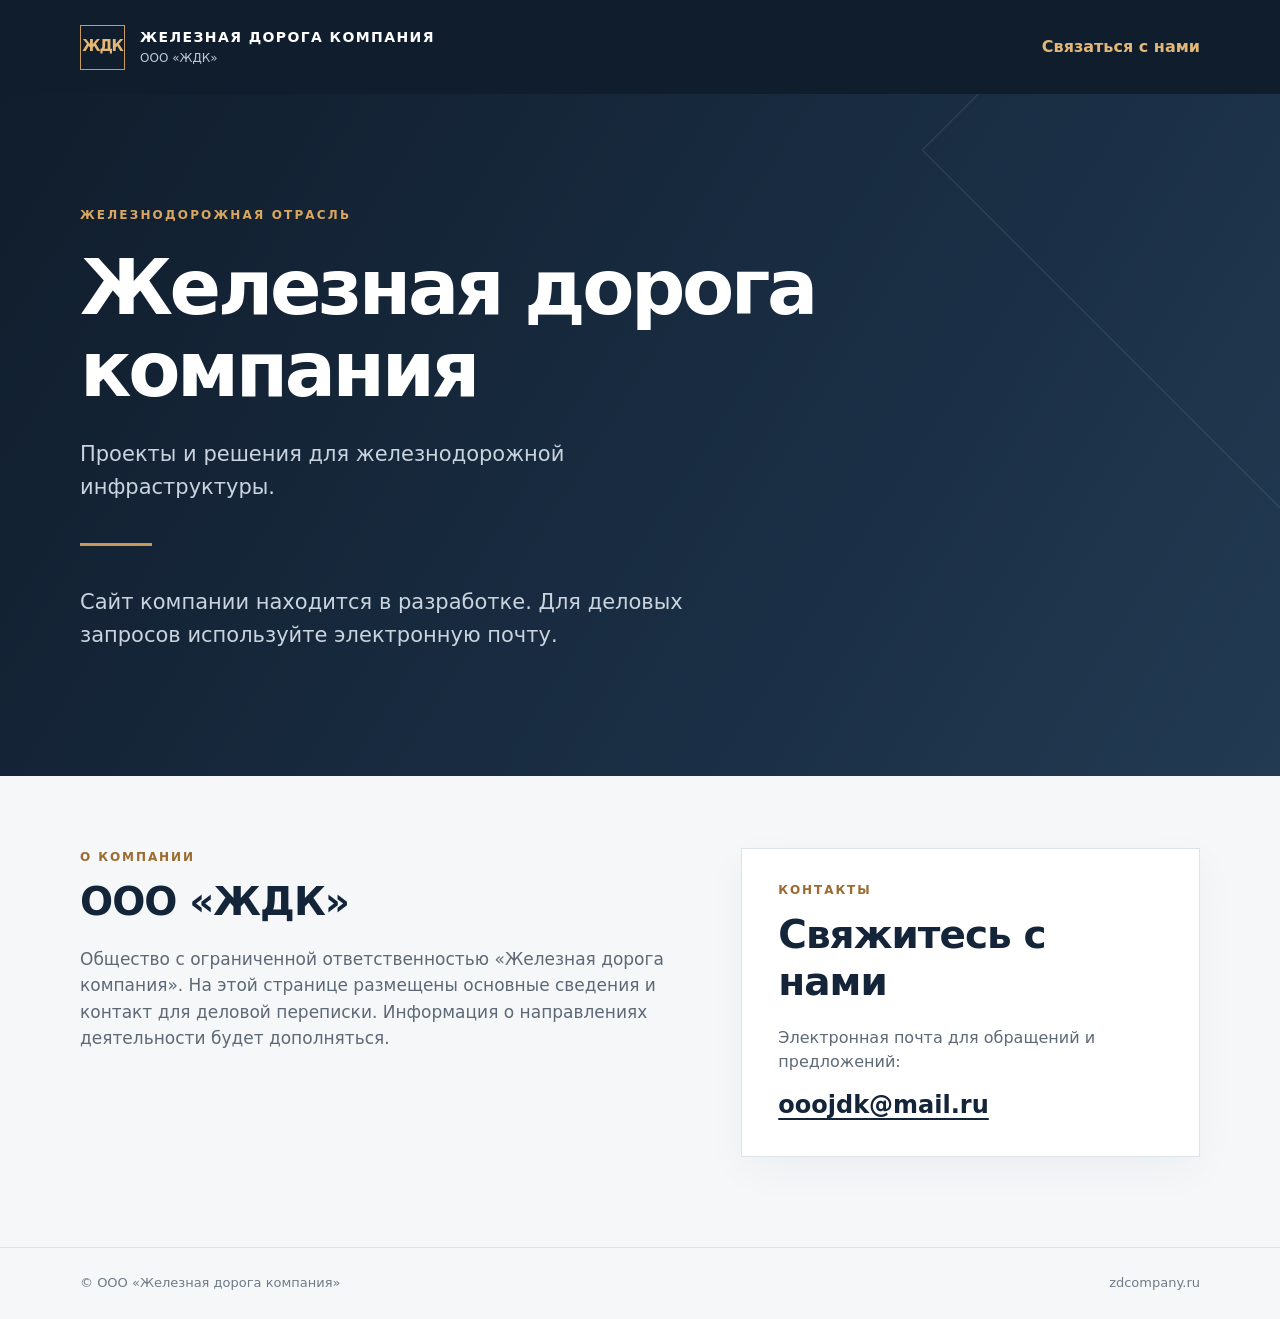
==== index.html @ af640d57 "Initial responsive business card site for ZD Company" ====
<!doctype html>
<html lang="ru">
<head>
  <meta charset="utf-8">
  <meta name="viewport" content="width=device-width, initial-scale=1">
  <meta name="theme-color" content="#101d2c">
  <meta name="description" content="ООО «Железная дорога компания» — деловые контакты и информация о компании.">
  <title>Железная дорога компания — ЖДК</title>
  <style>
    :root { color-scheme: light; --ink:#14253a; --muted:#5d6976; --line:#dce3e9; --accent:#b57d35; --bg:#f5f7f9; }
    * {box-sizing:border-box}
    html {scroll-behavior:smooth}
    body {margin:0; font-family:system-ui,-apple-system,"Segoe UI",Arial,sans-serif; color:var(--ink); background:var(--bg); line-height:1.55}
    a {color:inherit}
    .wrap {width:min(1120px,calc(100% - 48px));margin:auto}
    header {background:#101d2c;color:#fff}
    .top {display:flex;justify-content:space-between;align-items:center;min-height:94px;gap:24px}
    .brand {display:flex;align-items:center;gap:15px;text-decoration:none}
    .mark {display:grid;place-items:center;width:45px;height:45px;border:1.5px solid #c89a5b;color:#e2b777;letter-spacing:-.08em;font-size:15px;font-weight:800}
    .brand b {display:block;letter-spacing:.1em;font-size:14px}
    .brand small {display:block;color:#bdc9d6;font-size:12px}
    .contact-top {color:#e2b777;text-decoration:none;font-weight:600}
    .hero {background:linear-gradient(122deg,#101d2c 0%,#1b3047 69%,#223b52 100%);color:#fff;position:relative;overflow:hidden}
    .hero:after {content:"";position:absolute;width:560px;height:560px;border:1px solid rgba(255,255,255,.11);transform:rotate(45deg);right:-320px;top:-225px;pointer-events:none}
    .hero-inner {padding:112px 0 125px;position:relative;z-index:1}
    .eyebrow {color:#d9a75e;letter-spacing:.18em;text-transform:uppercase;font-weight:700;font-size:12px}
    h1 {max-width:880px;font-size:clamp(38px,6.2vw,76px);line-height:1.09;letter-spacing:-.045em;margin:22px 0 26px;font-weight:650}
    .lead {max-width:670px;font-size:clamp(17px,2vw,21px);color:#cad4df;margin:0}
    .rule {height:3px;width:72px;background:#c6995b;margin:40px 0}
    main {padding:72px 0 90px}
    .section-label {text-transform:uppercase;color:#9b6b2f;font-size:12px;letter-spacing:.16em;font-weight:750}
    h2 {font-size:clamp(26px,3.4vw,39px);letter-spacing:-.025em;line-height:1.2;font-weight:650;margin:12px 0 20px}
    .grid {display:grid;grid-template-columns:1.35fr 1fr;gap:42px}
    .copy {max-width:690px;color:var(--muted);font-size:17px}
    .contact-card {background:#fff;border:1px solid var(--line);padding:32px 36px;box-shadow:0 12px 40px rgba(24,42,60,.04)}
    .contact-card p {color:var(--muted);margin:6px 0 12px}
    .email {font-weight:700;font-size:clamp(18px,2vw,24px);text-underline-offset:5px;overflow-wrap:anywhere}
    footer {border-top:1px solid var(--line);padding:25px 0;color:#6e7b88;font-size:13px}
    footer .wrap {display:flex;justify-content:space-between;gap:16px}
    @media(max-width:760px) {.top{min-height:84px}.contact-top{display:none}.hero-inner{padding:82px 0 90px}.grid{grid-template-columns:1fr;gap:26px}main{padding:56px 0 65px}.contact-card{padding:25px}footer .wrap{flex-direction:column;gap:4px}}
    @media(prefers-reduced-motion:reduce) {html{scroll-behavior:auto}}
  </style>
</head>
<body>
  <header>
    <div class="wrap top">
      <a class="brand" href="/" aria-label="Железная дорога компания — главная">
        <span class="mark" aria-hidden="true">ЖДК</span>
        <span><b>ЖЕЛЕЗНАЯ ДОРОГА КОМПАНИЯ</b><small>ООО «ЖДК»</small></span>
      </a>
      <a class="contact-top" href="mailto:ooojdk@mail.ru">Связаться с нами</a>
    </div>
  </header>
  <section class="hero" aria-labelledby="main-title">
    <div class="wrap hero-inner">
      <div class="eyebrow">Железнодорожная отрасль</div>
      <h1 id="main-title">Железная дорога компания</h1>
      <p class="lead">Проекты и решения для железнодорожной инфраструктуры.</p>
      <div class="rule" aria-hidden="true"></div>
      <p class="lead">Сайт компании находится в разработке. Для деловых запросов используйте электронную почту.</p>
    </div>
  </section>
  <main class="wrap">
    <div class="grid">
      <section aria-labelledby="about">
        <div class="section-label">О компании</div>
        <h2 id="about">ООО «ЖДК»</h2>
        <p class="copy">Общество с ограниченной ответственностью «Железная дорога компания». На этой странице размещены основные сведения и контакт для деловой переписки. Информация о направлениях деятельности будет дополняться.</p>
      </section>
      <section class="contact-card" aria-labelledby="contacts">
        <div class="section-label">Контакты</div>
        <h2 id="contacts">Свяжитесь с нами</h2>
        <p>Электронная почта для обращений и предложений:</p>
        <a class="email" href="mailto:ooojdk@mail.ru">ooojdk@mail.ru</a>
      </section>
    </div>
  </main>
  <footer><div class="wrap"><span>© ООО «Железная дорога компания»</span><span>zdcompany.ru</span></div></footer>
</body>
</html>
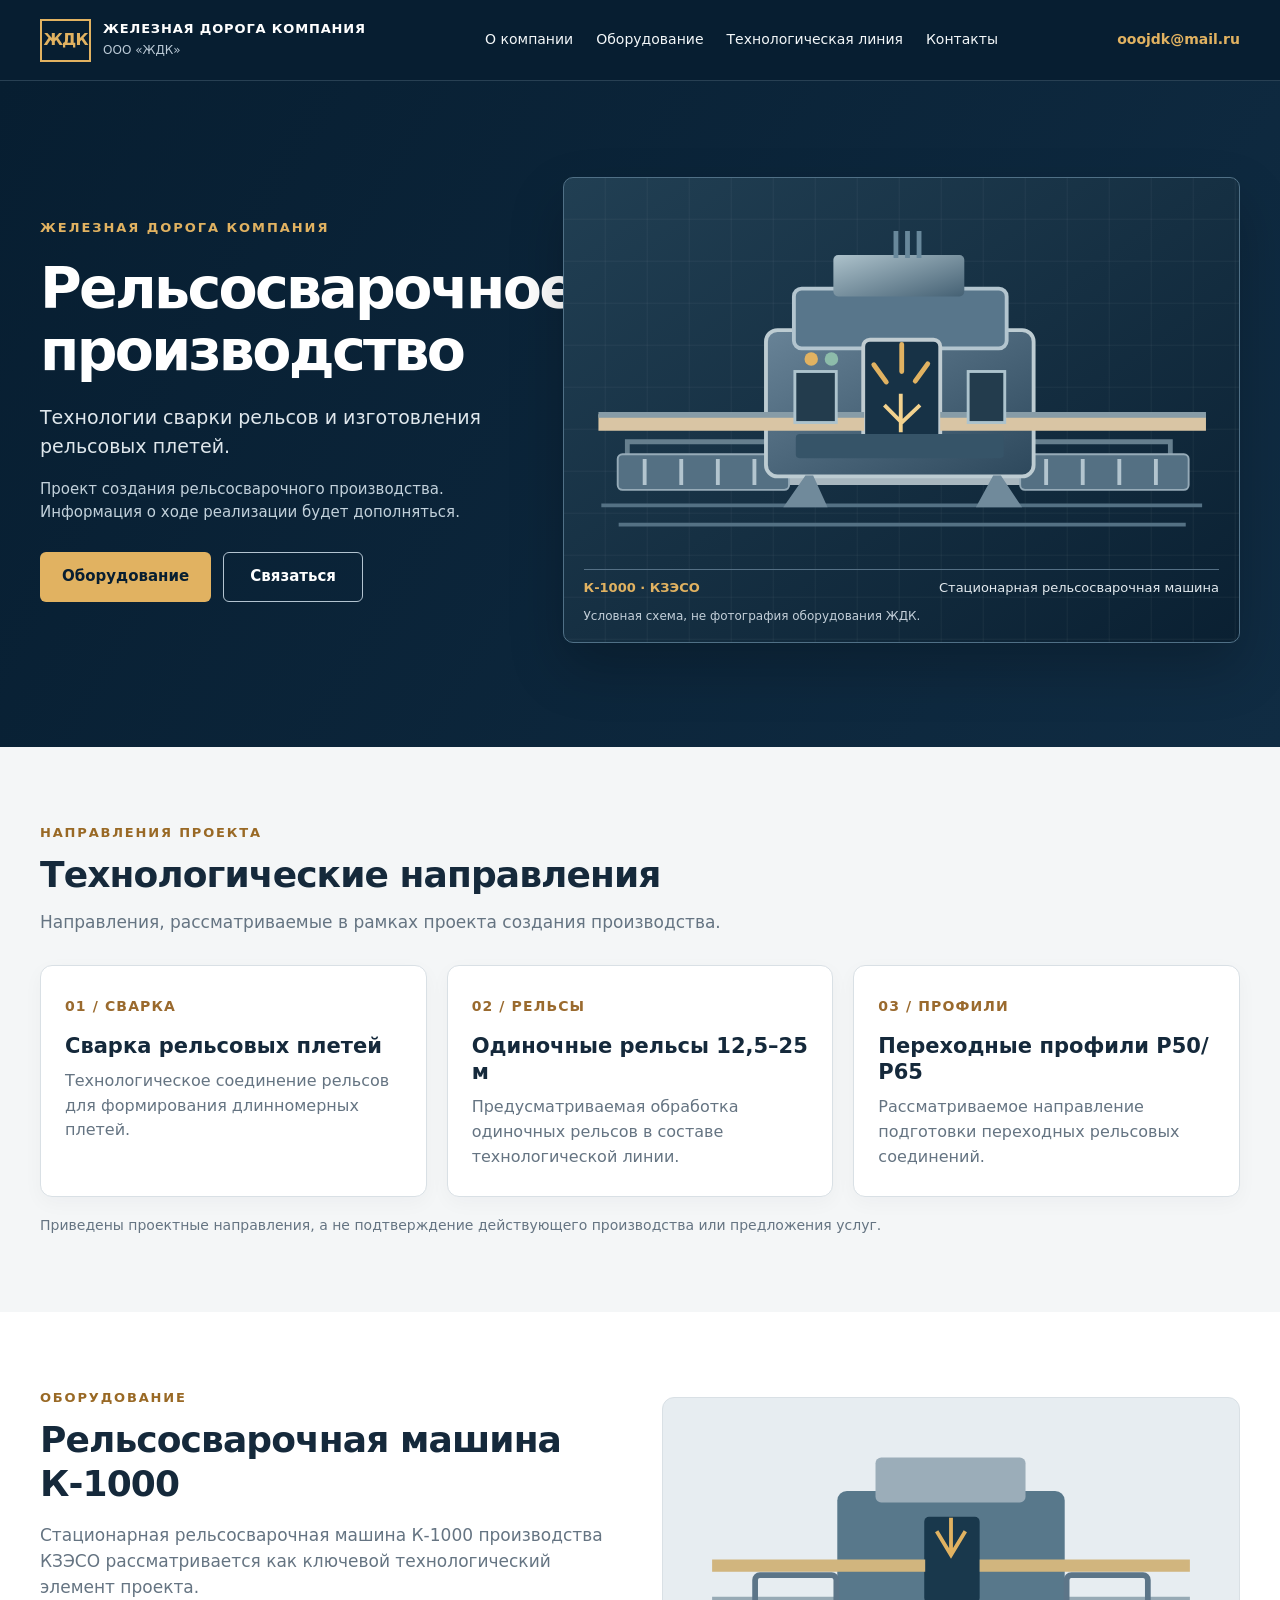
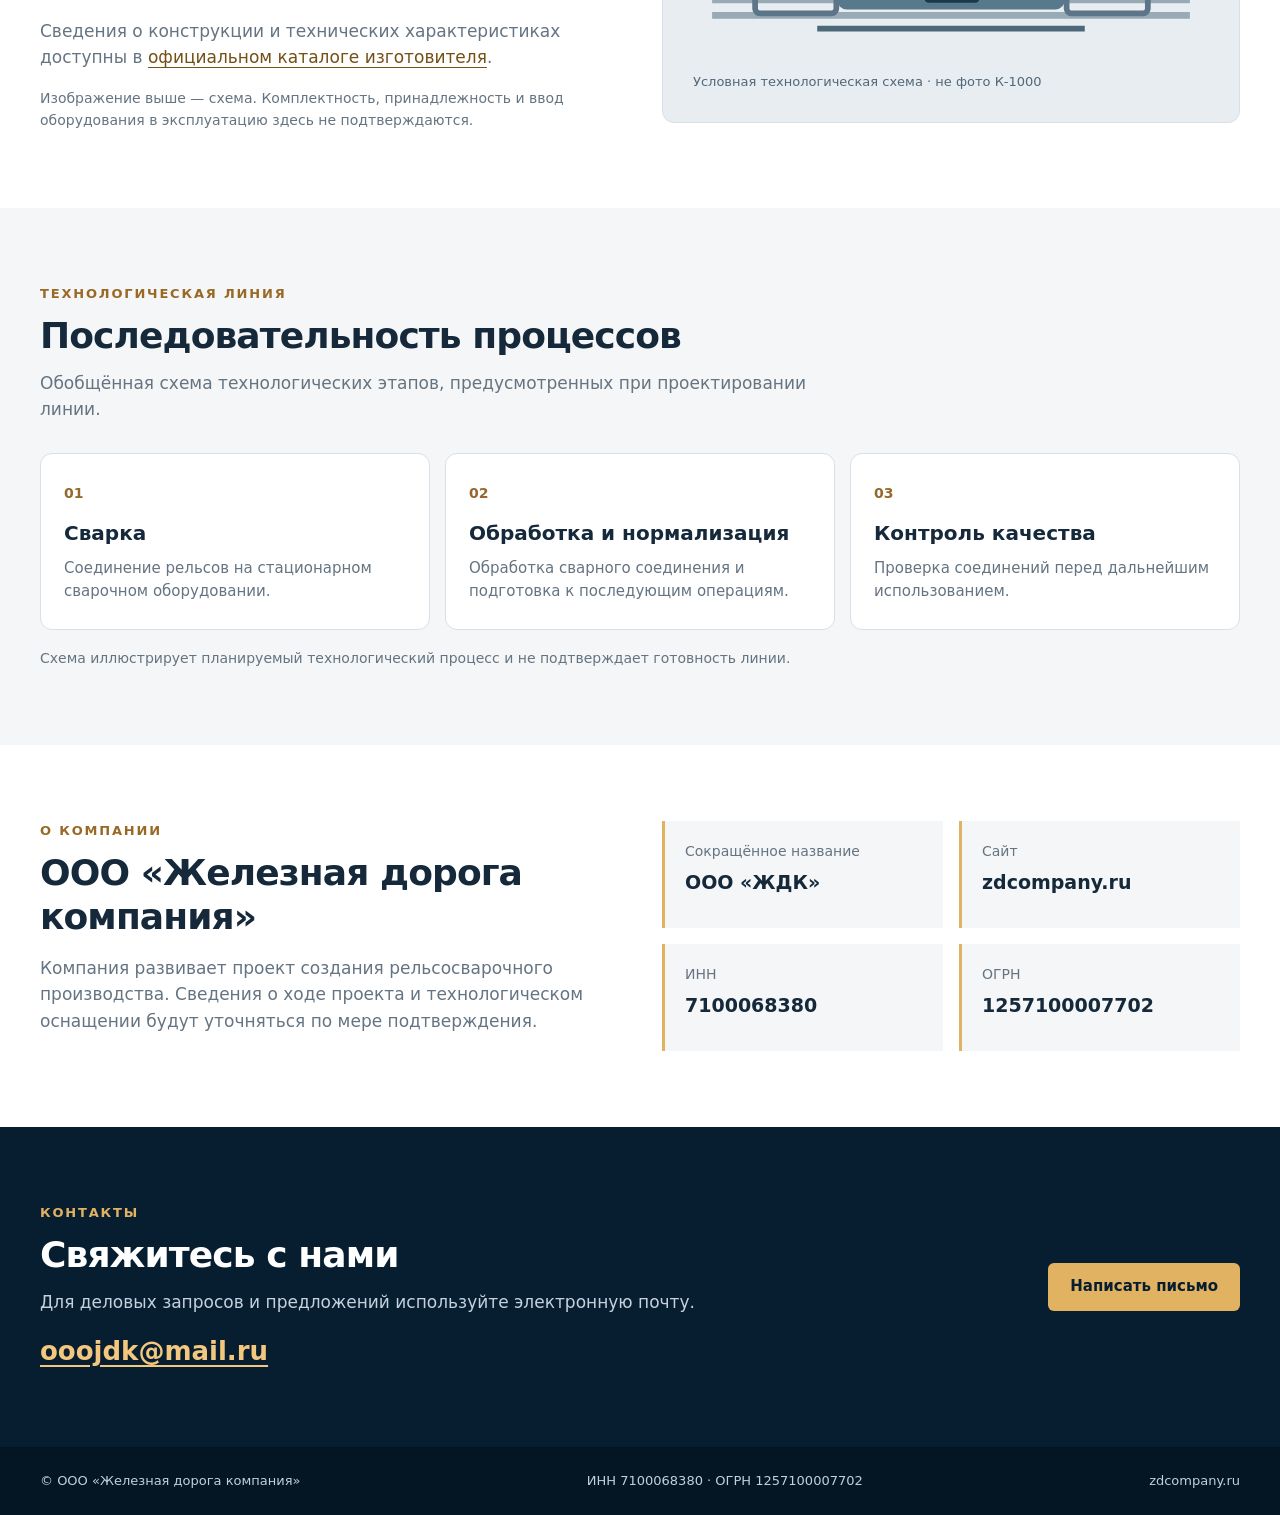
==== commit 918fe00f: "Implement approved ZDK engineering-precision landing page for contract 405" ====
--- a/index.html
+++ b/index.html
@@ -1,80 +1,64 @@
 <!doctype html>
 <html lang="ru">
 <head>
-  <meta charset="utf-8">
-  <meta name="viewport" content="width=device-width, initial-scale=1">
-  <meta name="theme-color" content="#101d2c">
-  <meta name="description" content="ООО «Железная дорога компания» — деловые контакты и информация о компании.">
-  <title>Железная дорога компания — ЖДК</title>
-  <style>
-    :root { color-scheme: light; --ink:#14253a; --muted:#5d6976; --line:#dce3e9; --accent:#b57d35; --bg:#f5f7f9; }
-    * {box-sizing:border-box}
-    html {scroll-behavior:smooth}
-    body {margin:0; font-family:system-ui,-apple-system,"Segoe UI",Arial,sans-serif; color:var(--ink); background:var(--bg); line-height:1.55}
-    a {color:inherit}
-    .wrap {width:min(1120px,calc(100% - 48px));margin:auto}
-    header {background:#101d2c;color:#fff}
-    .top {display:flex;justify-content:space-between;align-items:center;min-height:94px;gap:24px}
-    .brand {display:flex;align-items:center;gap:15px;text-decoration:none}
-    .mark {display:grid;place-items:center;width:45px;height:45px;border:1.5px solid #c89a5b;color:#e2b777;letter-spacing:-.08em;font-size:15px;font-weight:800}
-    .brand b {display:block;letter-spacing:.1em;font-size:14px}
-    .brand small {display:block;color:#bdc9d6;font-size:12px}
-    .contact-top {color:#e2b777;text-decoration:none;font-weight:600}
-    .hero {background:linear-gradient(122deg,#101d2c 0%,#1b3047 69%,#223b52 100%);color:#fff;position:relative;overflow:hidden}
-    .hero:after {content:"";position:absolute;width:560px;height:560px;border:1px solid rgba(255,255,255,.11);transform:rotate(45deg);right:-320px;top:-225px;pointer-events:none}
-    .hero-inner {padding:112px 0 125px;position:relative;z-index:1}
-    .eyebrow {color:#d9a75e;letter-spacing:.18em;text-transform:uppercase;font-weight:700;font-size:12px}
-    h1 {max-width:880px;font-size:clamp(38px,6.2vw,76px);line-height:1.09;letter-spacing:-.045em;margin:22px 0 26px;font-weight:650}
-    .lead {max-width:670px;font-size:clamp(17px,2vw,21px);color:#cad4df;margin:0}
-    .rule {height:3px;width:72px;background:#c6995b;margin:40px 0}
-    main {padding:72px 0 90px}
-    .section-label {text-transform:uppercase;color:#9b6b2f;font-size:12px;letter-spacing:.16em;font-weight:750}
-    h2 {font-size:clamp(26px,3.4vw,39px);letter-spacing:-.025em;line-height:1.2;font-weight:650;margin:12px 0 20px}
-    .grid {display:grid;grid-template-columns:1.35fr 1fr;gap:42px}
-    .copy {max-width:690px;color:var(--muted);font-size:17px}
-    .contact-card {background:#fff;border:1px solid var(--line);padding:32px 36px;box-shadow:0 12px 40px rgba(24,42,60,.04)}
-    .contact-card p {color:var(--muted);margin:6px 0 12px}
-    .email {font-weight:700;font-size:clamp(18px,2vw,24px);text-underline-offset:5px;overflow-wrap:anywhere}
-    footer {border-top:1px solid var(--line);padding:25px 0;color:#6e7b88;font-size:13px}
-    footer .wrap {display:flex;justify-content:space-between;gap:16px}
-    @media(max-width:760px) {.top{min-height:84px}.contact-top{display:none}.hero-inner{padding:82px 0 90px}.grid{grid-template-columns:1fr;gap:26px}main{padding:56px 0 65px}.contact-card{padding:25px}footer .wrap{flex-direction:column;gap:4px}}
-    @media(prefers-reduced-motion:reduce) {html{scroll-behavior:auto}}
-  </style>
+<meta charset="utf-8">
+<meta name="viewport" content="width=device-width,initial-scale=1">
+<meta name="theme-color" content="#071E31">
+<meta name="description" content="ООО «Железная дорога компания» — проект создания рельсосварочного производства. Оборудование, технологическая линия, деловые контакты.">
+<title>ЖДК — проект рельсосварочного производства</title>
+<style>
+:root{color-scheme:light;--navy:#071E31;--navy2:#102C43;--paper:#F4F6F7;--white:#fff;--gold:#E1B261;--ink:#15293B;--muted:#657482;--line:#D9E0E5}
+*,*::before,*::after{box-sizing:border-box}html{scroll-behavior:smooth;scroll-padding-top:85px}body{margin:0;min-width:0;color:var(--ink);font:17px/1.55 system-ui,-apple-system,"Segoe UI",Arial,sans-serif;background:var(--paper)}a{color:inherit}button{font:inherit}img,svg{max-width:100%}.wrap{width:min(1200px,calc(100% - 64px));margin-inline:auto}.skip{position:absolute;left:10px;top:-80px;background:var(--gold);color:var(--navy);padding:10px;z-index:20}.skip:focus{top:10px}:focus-visible{outline:3px solid var(--gold);outline-offset:4px}
+.site-header{position:relative;z-index:10;background:var(--navy);color:#fff;border-bottom:1px solid #284053}.header-row{min-height:80px;display:flex;align-items:center;justify-content:space-between;gap:20px}.brand{display:flex;align-items:center;gap:12px;flex-shrink:0;text-decoration:none}.brand-mark{display:grid;place-items:center;border:2px solid var(--gold);width:51px;height:43px;color:var(--gold);font-size:16px;font-weight:800;letter-spacing:-.06em}.brand-title{display:block;font-size:13px;font-weight:760;letter-spacing:.065em;line-height:1.2}.brand-caption{display:block;margin-top:4px;font-size:12px;color:#BAC9D5}.nav-links{display:flex;align-items:center;gap:23px}.nav-links a{text-decoration:none;font-size:14px;white-space:nowrap;color:#F3F7F9}.nav-links a:hover,.header-email:hover{color:var(--gold)}.header-email{font-size:14px;text-decoration:none;color:var(--gold);white-space:nowrap;font-weight:700}.menu-toggle{display:none;border:1px solid #68798A;border-radius:8px;background:transparent;color:#fff;width:46px;height:46px;align-items:center;justify-content:center;cursor:pointer}
+.hero{background:linear-gradient(120deg,#071E31 0%,#102C43 100%);color:#fff;overflow:hidden}.hero-grid{display:grid;grid-template-columns:minmax(0,42fr) minmax(0,58fr);align-items:center;gap:32px;padding-block:96px 104px;min-height:580px}.eyebrow{font-size:13px;color:var(--gold);letter-spacing:.15em;text-transform:uppercase;font-weight:800}.hero h1{font-weight:760;font-size:clamp(44px,4.45vw,64px);line-height:1.08;letter-spacing:-.047em;margin:20px 0 22px;max-width:630px}.hero-lead{color:#DFE7EC;font-size:19px;max-width:480px;margin:0 0 16px}.hero-note{font-size:15px;color:#C2D1DB;max-width:490px;margin:0 0 28px}.actions{display:flex;flex-wrap:wrap;gap:12px}.button{display:inline-flex;align-items:center;justify-content:center;min-height:48px;min-width:140px;border-radius:6px;padding:12px 22px;text-decoration:none;font-size:15px;font-weight:740;transition:background-color .2s,color .2s}.button-primary{background:var(--gold);color:var(--navy)}.button-primary:hover{background:#F3C881}.button-outline{border:1px solid #B3C4D1;color:#fff}.button-outline:hover{background:#27445B}
+.machine-panel{position:relative;min-width:0;border:1px solid #507086;background:linear-gradient(145deg,#213F53,#0A2032);padding:25px 20px 16px;border-radius:10px;box-shadow:0 25px 54px rgba(0,0,0,.21)}.machine-panel::before{content:"";position:absolute;inset:0;background:linear-gradient(90deg,transparent 96%,rgba(255,255,255,.03) 97%),linear-gradient(transparent 96%,rgba(255,255,255,.03) 97%);background-size:42px 42px;pointer-events:none}.machine-svg{display:block;width:100%;height:auto;position:relative}.machine-label{position:relative;display:flex;justify-content:space-between;gap:14px;padding-top:8px;border-top:1px solid #557085;font-size:13px;color:#E3EAEF}.machine-label strong{color:var(--gold)}.machine-disclaimer{position:relative;margin:9px 0 0;font-size:12px;color:#C3CFD9}
+.section{padding-block:76px}.section-head{max-width:770px;margin-bottom:30px}.kicker{display:block;font-size:13px;text-transform:uppercase;letter-spacing:.14em;font-weight:800;color:#996925}.section h2{font-size:clamp(28px,3vw,36px);line-height:1.2;letter-spacing:-.025em;margin:10px 0 13px}.section-head p{margin:0;color:var(--muted)}.card-grid{display:grid;grid-template-columns:repeat(3,minmax(0,1fr));gap:20px}.card{background:#fff;border:1px solid var(--line);border-radius:12px;padding:26px 24px;min-width:0;box-shadow:0 6px 20px rgba(7,30,49,.035)}.card-index{font-size:14px;color:#9A6A2E;font-weight:800;letter-spacing:.08em}.card h3{font-size:21px;line-height:1.25;margin:14px 0 10px}.card p{margin:0;color:var(--muted);font-size:16px}.disclaimer{margin:18px 0 0;color:var(--muted);font-size:14px}
+.equipment{background:#fff}.equipment-grid{display:grid;grid-template-columns:1fr 1fr;gap:44px;align-items:center}.equipment-copy p{color:var(--muted)}.equipment-copy a{color:#735014;text-underline-offset:4px}.equipment-visual{background:#E7EDF1;border-radius:12px;padding:30px;border:1px solid var(--line)}.equipment-visual .machine-svg{color:#294A60}
+.process{background:var(--paper)}.process-grid{display:grid;grid-template-columns:repeat(3,1fr);gap:15px;counter-reset:process}.process-item{background:#fff;border:1px solid var(--line);border-radius:12px;padding:25px 23px;position:relative}.process-item::before{counter-increment:process;content:"0" counter(process);font-size:14px;color:#96682C;font-weight:800}.process-item h3{font-size:20px;margin:13px 0 8px}.process-item p{font-size:15px;margin:0;color:var(--muted)}.about{background:#fff}.about-grid{display:grid;grid-template-columns:1fr 1fr;gap:44px}.about p{color:var(--muted);max-width:640px}.facts{display:grid;grid-template-columns:1fr 1fr;gap:16px}.fact{padding:20px;border-left:3px solid var(--gold);background:var(--paper)}.fact small{display:block;color:var(--muted);font-size:14px}.fact strong{display:block;font-size:19px;margin-top:5px;overflow-wrap:anywhere}
+.contacts{background:var(--navy);color:#fff}.contacts-grid{display:flex;justify-content:space-between;align-items:center;gap:24px}.contacts .kicker{color:var(--gold)}.contacts p{margin:0;color:#C5D2DD}.contact-link{display:inline-block;margin-top:15px;color:#F3C77D;font-size:clamp(19px,2.5vw,26px);font-weight:700;text-underline-offset:5px;overflow-wrap:anywhere}.footer{background:#041523;color:#C4D0D9;font-size:13px;padding-block:24px}.footer-row{display:flex;justify-content:space-between;flex-wrap:wrap;gap:12px}
+@media(max-width:1120px){.nav-links{gap:13px}.nav-links a{font-size:13px}.header-email{display:none}.hero-grid{grid-template-columns:45fr 55fr}.hero h1{font-size:clamp(40px,4.7vw,54px)}}
+@media(max-width:900px){.nav-links{gap:11px}.brand-title{font-size:12px}.brand-caption{font-size:11px}.hero-grid{gap:20px;min-height:0;padding-block:72px}.hero-lead{font-size:17px}.section{padding-block:60px}}
+@media(max-width:767px){html{scroll-padding-top:72px}.wrap{width:calc(100% - 40px)}.header-row{min-height:68px}.brand-mark{width:45px;height:40px}.brand-title{font-size:12px}.menu-toggle{display:inline-flex}.nav-links{display:none;position:absolute;top:100%;left:0;right:0;background:var(--navy);border-top:1px solid #385368;padding:13px 20px 21px;box-shadow:0 18px 28px rgba(0,0,0,.22);flex-direction:column;align-items:stretch;gap:0}.nav-links.is-open{display:flex}.nav-links a{font-size:16px;padding:12px 5px;min-height:44px}.hero-grid{display:flex;flex-direction:column;align-items:stretch;gap:34px;padding-block:54px 60px}.hero h1{font-size:clamp(32px,8.4vw,38px);letter-spacing:-.03em;margin-block:14px 17px}.hero-lead{font-size:16px}.machine-panel{padding:17px 13px 13px}.section{padding-block:48px}.card-grid,.process-grid,.equipment-grid,.about-grid{grid-template-columns:1fr;gap:16px}.card{padding:20px 18px}.equipment-visual{padding:18px}.facts{gap:10px}.fact{padding:15px}.fact strong{font-size:16px}.contacts-grid{display:block}.contacts .button{margin-top:22px}}
+@media(max-width:360px){.wrap{width:calc(100% - 32px)}.brand-title{max-width:170px;font-size:11px}.hero h1{font-size:32px}.facts{grid-template-columns:1fr}.machine-label{flex-direction:column;gap:2px}.actions .button{width:100%}}
+@media(prefers-reduced-motion:reduce){html{scroll-behavior:auto}.button{transition:none}}
+</style>
 </head>
 <body>
-  <header>
-    <div class="wrap top">
-      <a class="brand" href="/" aria-label="Железная дорога компания — главная">
-        <span class="mark" aria-hidden="true">ЖДК</span>
-        <span><b>ЖЕЛЕЗНАЯ ДОРОГА КОМПАНИЯ</b><small>ООО «ЖДК»</small></span>
-      </a>
-      <a class="contact-top" href="mailto:ooojdk@mail.ru">Связаться с нами</a>
-    </div>
-  </header>
-  <section class="hero" aria-labelledby="main-title">
-    <div class="wrap hero-inner">
-      <div class="eyebrow">Железнодорожная отрасль</div>
-      <h1 id="main-title">Железная дорога компания</h1>
-      <p class="lead">Проекты и решения для железнодорожной инфраструктуры.</p>
-      <div class="rule" aria-hidden="true"></div>
-      <p class="lead">Сайт компании находится в разработке. Для деловых запросов используйте электронную почту.</p>
-    </div>
-  </section>
-  <main class="wrap">
-    <div class="grid">
-      <section aria-labelledby="about">
-        <div class="section-label">О компании</div>
-        <h2 id="about">ООО «ЖДК»</h2>
-        <p class="copy">Общество с ограниченной ответственностью «Железная дорога компания». На этой странице размещены основные сведения и контакт для деловой переписки. Информация о направлениях деятельности будет дополняться.</p>
-      </section>
-      <section class="contact-card" aria-labelledby="contacts">
-        <div class="section-label">Контакты</div>
-        <h2 id="contacts">Свяжитесь с нами</h2>
-        <p>Электронная почта для обращений и предложений:</p>
-        <a class="email" href="mailto:ooojdk@mail.ru">ooojdk@mail.ru</a>
-      </section>
-    </div>
-  </main>
-  <footer><div class="wrap"><span>© ООО «Железная дорога компания»</span><span>zdcompany.ru</span></div></footer>
+<a class="skip" href="#main">К основному содержанию</a>
+<header class="site-header"><div class="wrap header-row">
+<a href="#top" class="brand" aria-label="ЖДК — наверх"><span class="brand-mark" aria-hidden="true">ЖДК</span><span><span class="brand-title">ЖЕЛЕЗНАЯ ДОРОГА КОМПАНИЯ</span><span class="brand-caption">ООО «ЖДК»</span></span></a>
+<nav class="nav-links" id="main-navigation" aria-label="Основная навигация"><a href="#about">О компании</a><a href="#equipment">Оборудование</a><a href="#process">Технологическая линия</a><a href="#contacts">Контакты</a></nav>
+<a class="header-email" href="mailto:ooojdk@mail.ru">ooojdk@mail.ru</a>
+<button class="menu-toggle" type="button" aria-label="Открыть меню" aria-controls="main-navigation" aria-expanded="false"><svg aria-hidden="true" viewBox="0 0 24 24" width="25" height="25" fill="none" stroke="currentColor" stroke-width="2" stroke-linecap="round"><path d="M4 7h16M4 12h16M4 17h16"/></svg></button>
+</div></header>
+<main id="main">
+<section class="hero" id="top" aria-labelledby="hero-heading"><div class="wrap hero-grid">
+<div class="hero-copy"><div class="eyebrow">Железная дорога компания</div><h1 id="hero-heading">Рельсосварочное производство</h1><p class="hero-lead">Технологии сварки рельсов и изготовления рельсовых плетей.</p><p class="hero-note">Проект создания рельсосварочного производства. Информация о ходе реализации будет дополняться.</p><div class="actions"><a class="button button-primary" href="#equipment">Оборудование</a><a class="button button-outline" href="#contacts">Связаться</a></div></div>
+<div class="machine-panel" role="group" aria-label="Схематическое изображение стационарного рельсосварочного оборудования">
+<svg class="machine-svg" viewBox="0 0 660 380" role="img" aria-labelledby="machine-title machine-desc"><title id="machine-title">К-1000 — условная техническая схема</title><desc id="machine-desc">Графическая схема стационарного сварочного узла с двумя рельсами и боковыми конвейерами. Не является изображением фактической установки.</desc>
+<defs><linearGradient id="steel" x1="0" y1="0" x2="1" y2="1"><stop stop-color="#ADC2CB"/><stop offset="1" stop-color="#456174"/></linearGradient><linearGradient id="body" x1="0" y1="0" x2="1" y2="1"><stop stop-color="#688397"/><stop offset="1" stop-color="#2D485C"/></linearGradient></defs>
+<path d="M18 314H642M36 334H625" stroke="#547184" stroke-width="4"/><path d="M35 277L627 277M35 289L627 289" stroke="#A8B7BF" stroke-width="8"/><path d="M45 275v-27h564v27" stroke="#667F8E" stroke-width="5" fill="none"/>
+<g fill="#547083" stroke="#96ABB8" stroke-width="2"><rect x="35" y="261" width="178" height="37" rx="5"/><rect x="453" y="261" width="175" height="37" rx="5"/></g>
+<g stroke="#B3C5CF" stroke-width="4"><path d="M63 266v27M101 266v27M139 266v27M177 266v27M480 266v27M518 266v27M556 266v27M594 266v27"/></g>
+<rect x="189" y="132" width="278" height="152" rx="12" fill="url(#body)" stroke="#BDCCD2" stroke-width="4"/><rect x="218" y="89" width="221" height="62" rx="8" fill="#58768B" stroke="#B3C5CF" stroke-width="4"/><rect x="259" y="54" width="136" height="43" rx="5" fill="url(#steel)"/><rect x="290" y="142" width="80" height="106" rx="7" fill="#173246" stroke="#C0CCD1" stroke-width="4"/>
+<path d="M15 228H291M370 228H646" stroke="#D9C5A4" stroke-width="17"/><path d="M15 220H291M370 220H646" stroke="#879CA7" stroke-width="6"/>
+<path d="M330 175v-28M314 186l-13-18M344 185l13-18" stroke="#E1B261" stroke-width="5" stroke-linecap="round"/><path d="M312 210l18 18 19-18M329 198v40" fill="none" stroke="#F3D28E" stroke-width="4"/>
+<rect x="219" y="175" width="43" height="53" fill="#233C4D" stroke="#ADC3CD" stroke-width="3"/><rect x="399" y="175" width="38" height="53" fill="#233C4D" stroke="#ADC3CD" stroke-width="3"/>
+<rect x="220" y="240" width="216" height="25" rx="4" fill="#365468"/><circle cx="236" cy="162" r="7" fill="#E1B261"/><circle cx="257" cy="162" r="7" fill="#8DBCAA"/>
+<path d="M230 283l-23 33h46l-15-33M425 283l-18 33h48l-22-33" fill="#708A9B"/><path d="M324 57V29M336 57V29M348 57V29" stroke="#68889B" stroke-width="5"/>
+</svg>
+<div class="machine-label"><strong>К-1000 · КЗЭСО</strong><span>Стационарная рельсосварочная машина</span></div><p class="machine-disclaimer">Условная схема, не фотография оборудования ЖДК.</p>
+</div></div></section>
+<section class="section" aria-labelledby="directions-heading"><div class="wrap"><div class="section-head"><span class="kicker">Направления проекта</span><h2 id="directions-heading">Технологические направления</h2><p>Направления, рассматриваемые в рамках проекта создания производства.</p></div>
+<div class="card-grid"><article class="card"><span class="card-index">01 / СВАРКА</span><h3>Сварка рельсовых плетей</h3><p>Технологическое соединение рельсов для формирования длинномерных плетей.</p></article><article class="card"><span class="card-index">02 / РЕЛЬСЫ</span><h3>Одиночные рельсы 12,5–25 м</h3><p>Предусматриваемая обработка одиночных рельсов в составе технологической линии.</p></article><article class="card"><span class="card-index">03 / ПРОФИЛИ</span><h3>Переходные профили Р50/Р65</h3><p>Рассматриваемое направление подготовки переходных рельсовых соединений.</p></article></div>
+<p class="disclaimer">Приведены проектные направления, а не подтверждение действующего производства или предложения услуг.</p></div></section>
+<section id="equipment" class="section equipment" aria-labelledby="equipment-heading"><div class="wrap equipment-grid"><div class="equipment-copy"><span class="kicker">Оборудование</span><h2 id="equipment-heading">Рельсосварочная машина К-1000</h2><p>Стационарная рельсосварочная машина К-1000 производства КЗЭСО рассматривается как ключевой технологический элемент проекта.</p><p>Сведения о конструкции и технических характеристиках доступны в <a href="https://kzeso.com/ru/catalog/rail-welding-equipment/k-1000/" target="_blank" rel="noopener noreferrer">официальном каталоге изготовителя</a>.</p><p class="disclaimer">Изображение выше — схема. Комплектность, принадлежность и ввод оборудования в эксплуатацию здесь не подтверждаются.</p></div><div class="equipment-visual" aria-hidden="true"><svg viewBox="0 0 540 240" fill="none"><path d="M20 180h500M20 196h500" stroke="#97AAB5" stroke-width="7"/><rect x="151" y="66" width="238" height="124" rx="10" fill="#58788B"/><rect x="191" y="31" width="157" height="47" rx="6" fill="#9BADB9"/><rect x="242" y="93" width="58" height="90" rx="5" fill="#19384C"/><path d="M20 144h223m57 0h220" stroke="#D1B57E" stroke-width="13"/><rect x="65" y="154" width="85" height="40" rx="5" stroke="#5C7588" stroke-width="6"/><rect x="391" y="154" width="85" height="40" rx="5" stroke="#5C7588" stroke-width="6"/><path d="M270 94v39m-15-25 15 25 15-25" stroke="#E1B261" stroke-width="4"/><path d="M130 210h280" stroke="#4C6879" stroke-width="6"/></svg><p style="margin:8px 0 0;font-size:13px;color:#526778">Условная технологическая схема · не фото К-1000</p></div></div></section>
+<section class="section process" id="process" aria-labelledby="process-heading"><div class="wrap"><div class="section-head"><span class="kicker">Технологическая линия</span><h2 id="process-heading">Последовательность процессов</h2><p>Обобщённая схема технологических этапов, предусмотренных при проектировании линии.</p></div><div class="process-grid"><div class="process-item"><h3>Сварка</h3><p>Соединение рельсов на стационарном сварочном оборудовании.</p></div><div class="process-item"><h3>Обработка и нормализация</h3><p>Обработка сварного соединения и подготовка к последующим операциям.</p></div><div class="process-item"><h3>Контроль качества</h3><p>Проверка соединений перед дальнейшим использованием.</p></div></div><p class="disclaimer">Схема иллюстрирует планируемый технологический процесс и не подтверждает готовность линии.</p></div></section>
+<section class="section about" id="about" aria-labelledby="about-heading"><div class="wrap about-grid"><div><span class="kicker">О компании</span><h2 id="about-heading">ООО «Железная дорога компания»</h2><p>Компания развивает проект создания рельсосварочного производства. Сведения о ходе проекта и технологическом оснащении будут уточняться по мере подтверждения.</p></div><div class="facts"><div class="fact"><small>Сокращённое название</small><strong>ООО «ЖДК»</strong></div><div class="fact"><small>Сайт</small><strong>zdcompany.ru</strong></div><div class="fact"><small>ИНН</small><strong>7100068380</strong></div><div class="fact"><small>ОГРН</small><strong>1257100007702</strong></div></div></div></section>
+<section class="section contacts" id="contacts" aria-labelledby="contacts-heading"><div class="wrap contacts-grid"><div><span class="kicker">Контакты</span><h2 id="contacts-heading">Свяжитесь с нами</h2><p>Для деловых запросов и предложений используйте электронную почту.</p><a class="contact-link" href="mailto:ooojdk@mail.ru">ooojdk@mail.ru</a></div><a class="button button-primary" href="mailto:ooojdk@mail.ru">Написать письмо</a></div></section>
+</main><footer class="footer"><div class="wrap footer-row"><span>© ООО «Железная дорога компания»</span><span>ИНН 7100068380 · ОГРН 1257100007702</span><span>zdcompany.ru</span></div></footer>
+<script>
+(()=>{const toggle=document.querySelector('.menu-toggle');const nav=document.getElementById('main-navigation');if(!toggle||!nav)return;const close=()=>{nav.classList.remove('is-open');toggle.setAttribute('aria-expanded','false');toggle.setAttribute('aria-label','Открыть меню');};toggle.addEventListener('click',()=>{const open=toggle.getAttribute('aria-expanded')!=='true';nav.classList.toggle('is-open',open);toggle.setAttribute('aria-expanded',String(open));toggle.setAttribute('aria-label',open?'Закрыть меню':'Открыть меню');});nav.querySelectorAll('a').forEach(a=>a.addEventListener('click',close));document.addEventListener('keydown',e=>{if(e.key==='Escape'&&toggle.getAttribute('aria-expanded')==='true'){close();toggle.focus();}});document.addEventListener('click',e=>{if(!nav.contains(e.target)&&!toggle.contains(e.target))close();});window.addEventListener('resize',()=>{if(window.innerWidth>767)close();});})();
+</script>
 </body>
-</html>
+</html>
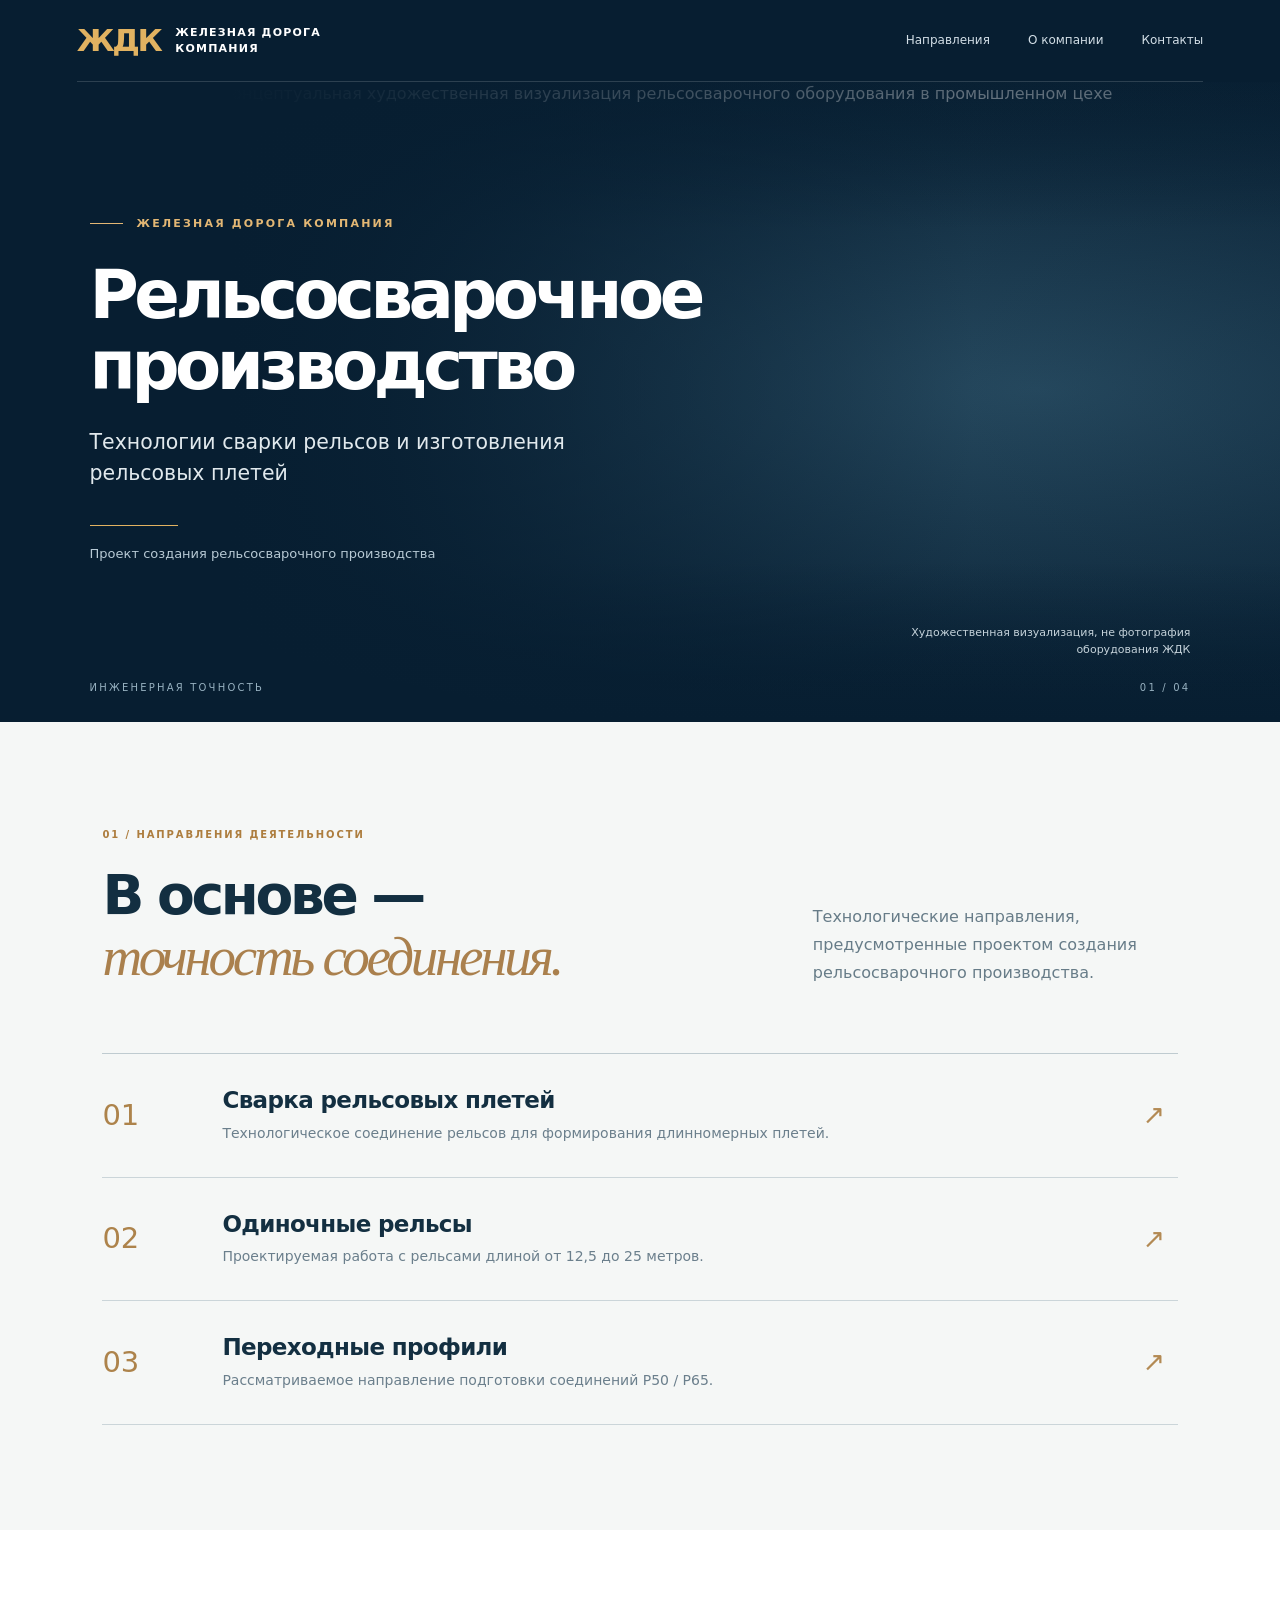
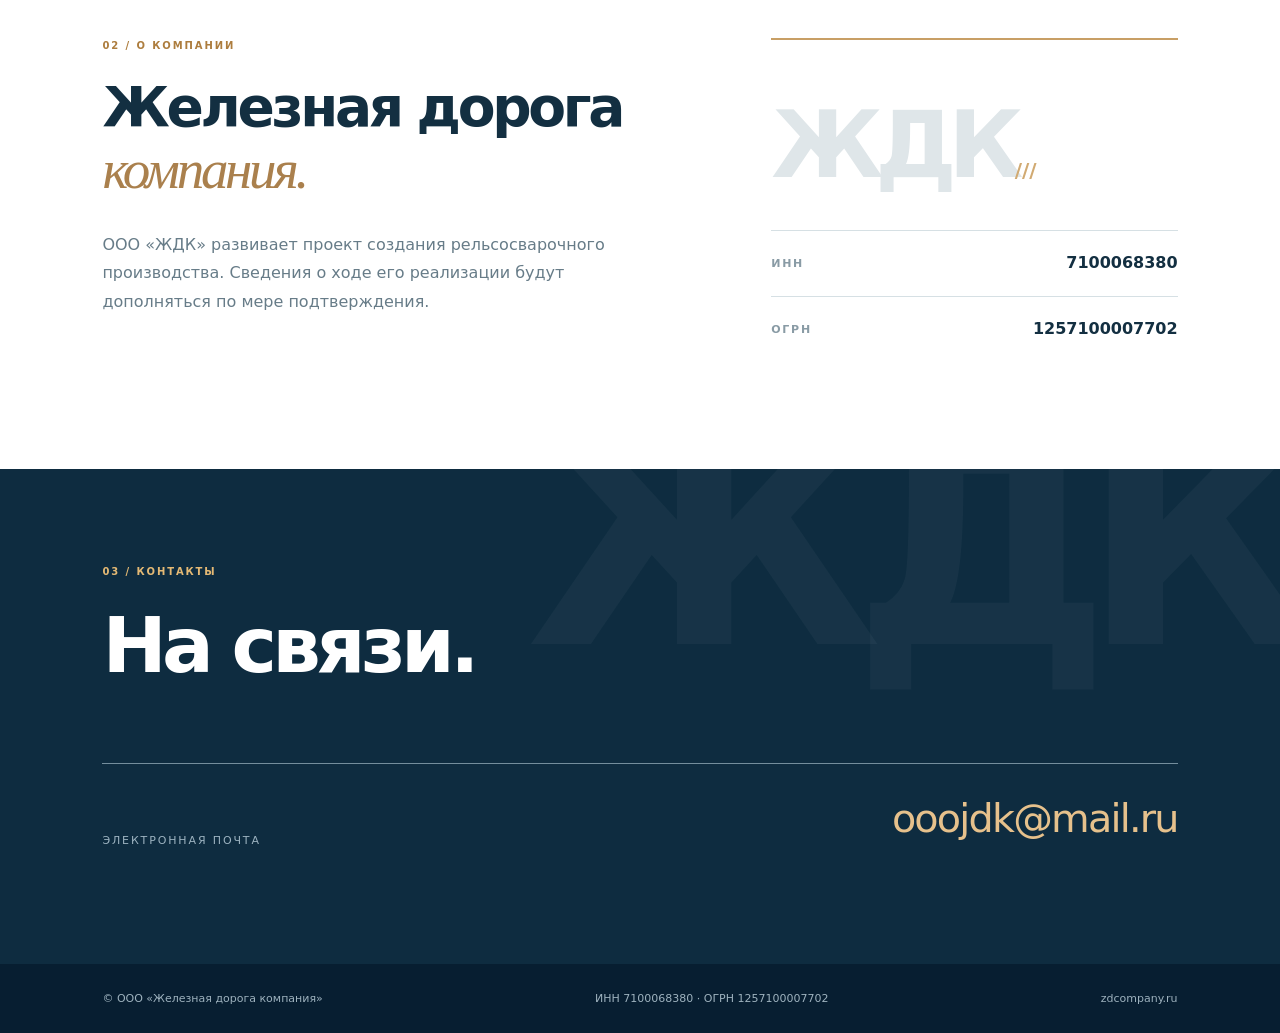
==== commit 90e3e7ec: "Implement approved MagicPath revision 2 landing page for ZDK contract 405" ====
--- a/index.html
+++ b/index.html
@@ -3,62 +3,31 @@
 <head>
 <meta charset="utf-8">
 <meta name="viewport" content="width=device-width,initial-scale=1">
-<meta name="theme-color" content="#071E31">
-<meta name="description" content="ООО «Железная дорога компания» — проект создания рельсосварочного производства. Оборудование, технологическая линия, деловые контакты.">
-<title>ЖДК — проект рельсосварочного производства</title>
+<meta name="theme-color" content="#071e31">
+<meta name="description" content="ООО «Железная дорога компания» — проект создания рельсосварочного производства, направления и деловые контакты.">
+<title>ЖДК — Железная дорога компания</title>
 <style>
-:root{color-scheme:light;--navy:#071E31;--navy2:#102C43;--paper:#F4F6F7;--white:#fff;--gold:#E1B261;--ink:#15293B;--muted:#657482;--line:#D9E0E5}
-*,*::before,*::after{box-sizing:border-box}html{scroll-behavior:smooth;scroll-padding-top:85px}body{margin:0;min-width:0;color:var(--ink);font:17px/1.55 system-ui,-apple-system,"Segoe UI",Arial,sans-serif;background:var(--paper)}a{color:inherit}button{font:inherit}img,svg{max-width:100%}.wrap{width:min(1200px,calc(100% - 64px));margin-inline:auto}.skip{position:absolute;left:10px;top:-80px;background:var(--gold);color:var(--navy);padding:10px;z-index:20}.skip:focus{top:10px}:focus-visible{outline:3px solid var(--gold);outline-offset:4px}
-.site-header{position:relative;z-index:10;background:var(--navy);color:#fff;border-bottom:1px solid #284053}.header-row{min-height:80px;display:flex;align-items:center;justify-content:space-between;gap:20px}.brand{display:flex;align-items:center;gap:12px;flex-shrink:0;text-decoration:none}.brand-mark{display:grid;place-items:center;border:2px solid var(--gold);width:51px;height:43px;color:var(--gold);font-size:16px;font-weight:800;letter-spacing:-.06em}.brand-title{display:block;font-size:13px;font-weight:760;letter-spacing:.065em;line-height:1.2}.brand-caption{display:block;margin-top:4px;font-size:12px;color:#BAC9D5}.nav-links{display:flex;align-items:center;gap:23px}.nav-links a{text-decoration:none;font-size:14px;white-space:nowrap;color:#F3F7F9}.nav-links a:hover,.header-email:hover{color:var(--gold)}.header-email{font-size:14px;text-decoration:none;color:var(--gold);white-space:nowrap;font-weight:700}.menu-toggle{display:none;border:1px solid #68798A;border-radius:8px;background:transparent;color:#fff;width:46px;height:46px;align-items:center;justify-content:center;cursor:pointer}
-.hero{background:linear-gradient(120deg,#071E31 0%,#102C43 100%);color:#fff;overflow:hidden}.hero-grid{display:grid;grid-template-columns:minmax(0,42fr) minmax(0,58fr);align-items:center;gap:32px;padding-block:96px 104px;min-height:580px}.eyebrow{font-size:13px;color:var(--gold);letter-spacing:.15em;text-transform:uppercase;font-weight:800}.hero h1{font-weight:760;font-size:clamp(44px,4.45vw,64px);line-height:1.08;letter-spacing:-.047em;margin:20px 0 22px;max-width:630px}.hero-lead{color:#DFE7EC;font-size:19px;max-width:480px;margin:0 0 16px}.hero-note{font-size:15px;color:#C2D1DB;max-width:490px;margin:0 0 28px}.actions{display:flex;flex-wrap:wrap;gap:12px}.button{display:inline-flex;align-items:center;justify-content:center;min-height:48px;min-width:140px;border-radius:6px;padding:12px 22px;text-decoration:none;font-size:15px;font-weight:740;transition:background-color .2s,color .2s}.button-primary{background:var(--gold);color:var(--navy)}.button-primary:hover{background:#F3C881}.button-outline{border:1px solid #B3C4D1;color:#fff}.button-outline:hover{background:#27445B}
-.machine-panel{position:relative;min-width:0;border:1px solid #507086;background:linear-gradient(145deg,#213F53,#0A2032);padding:25px 20px 16px;border-radius:10px;box-shadow:0 25px 54px rgba(0,0,0,.21)}.machine-panel::before{content:"";position:absolute;inset:0;background:linear-gradient(90deg,transparent 96%,rgba(255,255,255,.03) 97%),linear-gradient(transparent 96%,rgba(255,255,255,.03) 97%);background-size:42px 42px;pointer-events:none}.machine-svg{display:block;width:100%;height:auto;position:relative}.machine-label{position:relative;display:flex;justify-content:space-between;gap:14px;padding-top:8px;border-top:1px solid #557085;font-size:13px;color:#E3EAEF}.machine-label strong{color:var(--gold)}.machine-disclaimer{position:relative;margin:9px 0 0;font-size:12px;color:#C3CFD9}
-.section{padding-block:76px}.section-head{max-width:770px;margin-bottom:30px}.kicker{display:block;font-size:13px;text-transform:uppercase;letter-spacing:.14em;font-weight:800;color:#996925}.section h2{font-size:clamp(28px,3vw,36px);line-height:1.2;letter-spacing:-.025em;margin:10px 0 13px}.section-head p{margin:0;color:var(--muted)}.card-grid{display:grid;grid-template-columns:repeat(3,minmax(0,1fr));gap:20px}.card{background:#fff;border:1px solid var(--line);border-radius:12px;padding:26px 24px;min-width:0;box-shadow:0 6px 20px rgba(7,30,49,.035)}.card-index{font-size:14px;color:#9A6A2E;font-weight:800;letter-spacing:.08em}.card h3{font-size:21px;line-height:1.25;margin:14px 0 10px}.card p{margin:0;color:var(--muted);font-size:16px}.disclaimer{margin:18px 0 0;color:var(--muted);font-size:14px}
-.equipment{background:#fff}.equipment-grid{display:grid;grid-template-columns:1fr 1fr;gap:44px;align-items:center}.equipment-copy p{color:var(--muted)}.equipment-copy a{color:#735014;text-underline-offset:4px}.equipment-visual{background:#E7EDF1;border-radius:12px;padding:30px;border:1px solid var(--line)}.equipment-visual .machine-svg{color:#294A60}
-.process{background:var(--paper)}.process-grid{display:grid;grid-template-columns:repeat(3,1fr);gap:15px;counter-reset:process}.process-item{background:#fff;border:1px solid var(--line);border-radius:12px;padding:25px 23px;position:relative}.process-item::before{counter-increment:process;content:"0" counter(process);font-size:14px;color:#96682C;font-weight:800}.process-item h3{font-size:20px;margin:13px 0 8px}.process-item p{font-size:15px;margin:0;color:var(--muted)}.about{background:#fff}.about-grid{display:grid;grid-template-columns:1fr 1fr;gap:44px}.about p{color:var(--muted);max-width:640px}.facts{display:grid;grid-template-columns:1fr 1fr;gap:16px}.fact{padding:20px;border-left:3px solid var(--gold);background:var(--paper)}.fact small{display:block;color:var(--muted);font-size:14px}.fact strong{display:block;font-size:19px;margin-top:5px;overflow-wrap:anywhere}
-.contacts{background:var(--navy);color:#fff}.contacts-grid{display:flex;justify-content:space-between;align-items:center;gap:24px}.contacts .kicker{color:var(--gold)}.contacts p{margin:0;color:#C5D2DD}.contact-link{display:inline-block;margin-top:15px;color:#F3C77D;font-size:clamp(19px,2.5vw,26px);font-weight:700;text-underline-offset:5px;overflow-wrap:anywhere}.footer{background:#041523;color:#C4D0D9;font-size:13px;padding-block:24px}.footer-row{display:flex;justify-content:space-between;flex-wrap:wrap;gap:12px}
-@media(max-width:1120px){.nav-links{gap:13px}.nav-links a{font-size:13px}.header-email{display:none}.hero-grid{grid-template-columns:45fr 55fr}.hero h1{font-size:clamp(40px,4.7vw,54px)}}
-@media(max-width:900px){.nav-links{gap:11px}.brand-title{font-size:12px}.brand-caption{font-size:11px}.hero-grid{gap:20px;min-height:0;padding-block:72px}.hero-lead{font-size:17px}.section{padding-block:60px}}
-@media(max-width:767px){html{scroll-padding-top:72px}.wrap{width:calc(100% - 40px)}.header-row{min-height:68px}.brand-mark{width:45px;height:40px}.brand-title{font-size:12px}.menu-toggle{display:inline-flex}.nav-links{display:none;position:absolute;top:100%;left:0;right:0;background:var(--navy);border-top:1px solid #385368;padding:13px 20px 21px;box-shadow:0 18px 28px rgba(0,0,0,.22);flex-direction:column;align-items:stretch;gap:0}.nav-links.is-open{display:flex}.nav-links a{font-size:16px;padding:12px 5px;min-height:44px}.hero-grid{display:flex;flex-direction:column;align-items:stretch;gap:34px;padding-block:54px 60px}.hero h1{font-size:clamp(32px,8.4vw,38px);letter-spacing:-.03em;margin-block:14px 17px}.hero-lead{font-size:16px}.machine-panel{padding:17px 13px 13px}.section{padding-block:48px}.card-grid,.process-grid,.equipment-grid,.about-grid{grid-template-columns:1fr;gap:16px}.card{padding:20px 18px}.equipment-visual{padding:18px}.facts{gap:10px}.fact{padding:15px}.fact strong{font-size:16px}.contacts-grid{display:block}.contacts .button{margin-top:22px}}
-@media(max-width:360px){.wrap{width:calc(100% - 32px)}.brand-title{max-width:170px;font-size:11px}.hero h1{font-size:32px}.facts{grid-template-columns:1fr}.machine-label{flex-direction:column;gap:2px}.actions .button{width:100%}}
-@media(prefers-reduced-motion:reduce){html{scroll-behavior:auto}.button{transition:none}}
+:root{--navy:#071e31;--navy-soft:#0e2c40;--gold:#e1b261;--ink:#132f41;--muted:#677c88;--pale:#f5f7f6;--line:#cbd5d9;color-scheme:light}
+*,*::before,*::after{box-sizing:border-box}html{scroll-behavior:smooth}body{margin:0;color:var(--ink);font-family:Inter,system-ui,-apple-system,"Segoe UI",Arial,sans-serif;font-size:16px;line-height:1.55;background:#fff}a{color:inherit}a:focus-visible{outline:3px solid var(--gold);outline-offset:4px}img{display:block;max-width:100%}h1,h2,h3,p{margin-top:0}.site{max-width:1440px;margin:0 auto;background:#fff;overflow:hidden}.blue{background:var(--navy);color:#fff}.header{height:82px;margin:0 6%;display:flex;align-items:center;justify-content:space-between;border-bottom:1px solid #ffffff26;gap:24px;position:relative;z-index:5}.logo{display:flex;align-items:center;gap:15px;text-decoration:none;min-width:0}.logo-mark{font-size:31px;font-weight:800;letter-spacing:-.08em;color:var(--gold);line-height:1}.logo-name{font-size:11px;letter-spacing:.11em;line-height:1.4;font-weight:700}.nav{display:flex;gap:38px;align-items:center}.nav a{color:#d3dfe7;font-size:12px;text-decoration:none;white-space:nowrap}.nav a:hover{color:var(--gold)}
+.hero{min-height:640px;position:relative;display:flex;align-items:center;padding:65px 7% 90px;isolation:isolate;background:radial-gradient(ellipse at 81% 48%,#284c62,var(--navy) 76%)}.machine{position:absolute;top:0;right:0;width:84%;height:100%;overflow:hidden;z-index:-2}.industrial-photo{width:100%;height:100%;object-fit:cover;object-position:62% 50%;filter:contrast(1.06) saturate(.9)}.fade{position:absolute;inset:0;z-index:-1;background:linear-gradient(90deg,#071e31 0%,#071e31 18%,#071e31dc 30%,#071e3185 48%,#071e3114 76%,#071e3133 100%),linear-gradient(0deg,#071e31 0%,transparent 25%,transparent 77%,#071e31a9 100%)}.hero-copy{width:68%;position:relative;z-index:1}.hero-kicker{font-size:11px;letter-spacing:.20em;color:#e3b774;font-weight:700;display:flex;align-items:center;gap:14px}.hero-kicker::before{content:"";display:block;width:33px;height:1px;background:#e3b774;flex-shrink:0}.hero h1{font-size:clamp(48px,5.25vw,78px);line-height:1.05;letter-spacing:-.067em;margin:28px 0 26px;font-weight:750;max-width:920px}.hero-lead{font-size:clamp(18px,1.6vw,23px);line-height:1.48;max-width:540px;color:#e1e9ed;margin-bottom:0}.goldline{width:88px;height:1px;background:var(--gold);margin:37px 0 18px}.project-note{font-size:13px;color:#b8cad5;line-height:1.55;margin:0}.bottom{position:absolute;bottom:27px;left:7%;right:7%;display:flex;justify-content:space-between;gap:18px;font-size:10px;letter-spacing:.22em;color:#97b1c0}.photo-caption{position:absolute;right:7%;bottom:53px;text-align:right;font-size:11px;color:#c5d2da;max-width:360px}
+.micro{font-size:10px;font-weight:750;letter-spacing:.19em;color:#ad7d3e}.section-heading{font-size:clamp(38px,4.3vw,61px);line-height:1.08;letter-spacing:-.06em;margin:0;font-weight:720;color:#132f41}.section-heading em{font:italic 400 1em Georgia,serif;color:#aa804d}
+.directions{background:var(--pale);padding:105px 8%}.intro{display:grid;grid-template-columns:1.2fr .7fr;align-items:end;gap:85px;margin:23px 0 65px}.intro p,.about-copy{font-size:16px;line-height:1.78;color:var(--muted);margin-bottom:0}.lines{border-top:1px solid #bfcbd0}.line{padding:32px 0;border-bottom:1px solid var(--line);display:grid;grid-template-columns:95px minmax(0,1fr) 35px;align-items:center;gap:25px}.line-number{font-size:29px;font-weight:500;color:#ad834b}.line h3{font-size:23px;letter-spacing:-.028em;line-height:1.3;margin:0 0 7px;font-weight:640}.line p{font-size:14px;color:#6b7f8c;margin:0}.line-arrow{font-size:27px;color:#b38a54}
+.about{padding:108px 8%;display:grid;grid-template-columns:1.1fr .8fr;gap:110px}.about h2{margin-top:25px}.about-copy{max-width:600px;margin-top:30px}.aside{border-top:2px solid #c89f65;padding-top:30px}.monogram{font-size:92px;font-weight:800;letter-spacing:-.095em;color:#dfe6e9;margin:25px 0 34px;line-height:1.1;white-space:nowrap}.monogram span{font-size:20px;color:#d1aa72;letter-spacing:0}.aside-row{border-top:1px solid #d6e0e4;padding:20px 0;display:flex;justify-content:space-between;align-items:center;gap:16px}.aside-row small{letter-spacing:.16em;color:#899ba5;font-weight:700;font-size:11px}.aside-row b{font-size:16px;font-weight:600;overflow-wrap:anywhere}
+.contacts{padding:95px 8% 115px;background:var(--navy-soft);color:white;position:relative;overflow:hidden}.contacts .micro{color:#e4b974}.contacts h2{font-size:clamp(55px,6vw,85px);line-height:1.08;letter-spacing:-.06em;color:#fff;margin:25px 0 75px;position:relative;z-index:1}.contact-line{display:flex;justify-content:space-between;align-items:end;gap:20px;border-top:1px solid #748e9d;padding-top:24px;position:relative;z-index:2}.contact-line span{font-size:11px;letter-spacing:.17em;color:#9db3c0}.contact-line a{font-size:clamp(25px,3.1vw,44px);font-weight:500;letter-spacing:-.045em;color:#e6c18c;text-decoration:none;overflow-wrap:anywhere}.contact-line a:hover{text-decoration:underline;text-underline-offset:6px}.ghost{position:absolute;font-size:290px;font-weight:800;letter-spacing:-.10em;color:#ffffff09;top:-70px;right:-10px;line-height:1;pointer-events:none}
+.footer{background:var(--navy);color:#9eb2be;padding:26px 8%;display:flex;justify-content:space-between;gap:18px;font-size:11px;flex-wrap:wrap}
+@media(max-width:900px){.intro{gap:35px}.about{gap:45px}.hero-copy{width:76%}.header{margin-inline:5%}.nav{gap:20px}}
+@media(max-width:720px){.header{height:66px;margin:0 22px}.logo-mark{font-size:23px}.logo-name{font-size:9px}.nav{gap:14px}.nav a{font-size:11px}.hero{min-height:675px;align-items:flex-start;padding:52px 24px 80px}.hero-copy{width:100%}.hero h1{font-size:clamp(34px,10.8vw,43px);margin:25px 0 21px;line-height:1.07;letter-spacing:-.055em}.hero-kicker{font-size:9px;letter-spacing:.13em}.hero-kicker::before{width:19px}.hero-lead{font-size:16px;max-width:365px}.goldline{margin:23px 0 13px}.project-note{font-size:12px;max-width:310px}.machine{top:28%;right:-38%;height:68%;width:170%}.industrial-photo{object-position:75% 50%}.fade{background:linear-gradient(180deg,#071e31 1%,#071e31e8 25%,#071e3145 55%,#071e31a5 84%,#071e31 100%)}.bottom{left:24px;right:24px;font-size:8px}.photo-caption{right:24px;left:24px;bottom:56px;font-size:10px;max-width:none}.directions{padding:65px 25px}.micro{font-size:9px}.intro{display:block;margin:18px 0 36px}.section-heading{font-size:35px}.intro p{font-size:14px;margin-top:20px}.line{grid-template-columns:43px minmax(0,1fr) 12px;gap:11px;padding:23px 0}.line-number{font-size:20px}.line h3{font-size:17px}.line p{font-size:12px;line-height:1.55}.line-arrow{font-size:16px}.about{display:block;padding:70px 25px}.about-copy{font-size:14px}.aside{margin-top:38px}.monogram{font-size:61px;margin:0 0 15px}.aside-row{padding:16px 0}.aside-row b{font-size:14px}.contacts{padding:70px 25px 75px}.contacts h2{font-size:58px;margin:25px 0 55px}.contact-line{display:block}.contact-line span{display:block;margin-bottom:16px}.contact-line a{font-size:clamp(23px,7vw,29px)}.ghost{font-size:165px;top:35px}.footer{display:block;padding:24px 25px;font-size:10px;line-height:2}.footer span{display:block}}
+@media(max-width:420px){.nav{gap:8px}.nav a{font-size:10px}.logo-name{max-width:120px}.hero h1{overflow-wrap:anywhere}.contact-line a{font-size:clamp(21px,6.5vw,26px)}}@media(max-width:350px){.header{margin:0 15px}.nav a{font-size:9px}.logo{gap:7px}.logo-mark{font-size:20px}.logo-name{font-size:8px}.hero{padding-inline:17px}.directions,.about,.contacts{padding-inline:17px}}
+@media(prefers-reduced-motion:reduce){html{scroll-behavior:auto}}
 </style>
 </head>
 <body>
-<a class="skip" href="#main">К основному содержанию</a>
-<header class="site-header"><div class="wrap header-row">
-<a href="#top" class="brand" aria-label="ЖДК — наверх"><span class="brand-mark" aria-hidden="true">ЖДК</span><span><span class="brand-title">ЖЕЛЕЗНАЯ ДОРОГА КОМПАНИЯ</span><span class="brand-caption">ООО «ЖДК»</span></span></a>
-<nav class="nav-links" id="main-navigation" aria-label="Основная навигация"><a href="#about">О компании</a><a href="#equipment">Оборудование</a><a href="#process">Технологическая линия</a><a href="#contacts">Контакты</a></nav>
-<a class="header-email" href="mailto:ooojdk@mail.ru">ooojdk@mail.ru</a>
-<button class="menu-toggle" type="button" aria-label="Открыть меню" aria-controls="main-navigation" aria-expanded="false"><svg aria-hidden="true" viewBox="0 0 24 24" width="25" height="25" fill="none" stroke="currentColor" stroke-width="2" stroke-linecap="round"><path d="M4 7h16M4 12h16M4 17h16"/></svg></button>
-</div></header>
-<main id="main">
-<section class="hero" id="top" aria-labelledby="hero-heading"><div class="wrap hero-grid">
-<div class="hero-copy"><div class="eyebrow">Железная дорога компания</div><h1 id="hero-heading">Рельсосварочное производство</h1><p class="hero-lead">Технологии сварки рельсов и изготовления рельсовых плетей.</p><p class="hero-note">Проект создания рельсосварочного производства. Информация о ходе реализации будет дополняться.</p><div class="actions"><a class="button button-primary" href="#equipment">Оборудование</a><a class="button button-outline" href="#contacts">Связаться</a></div></div>
-<div class="machine-panel" role="group" aria-label="Схематическое изображение стационарного рельсосварочного оборудования">
-<svg class="machine-svg" viewBox="0 0 660 380" role="img" aria-labelledby="machine-title machine-desc"><title id="machine-title">К-1000 — условная техническая схема</title><desc id="machine-desc">Графическая схема стационарного сварочного узла с двумя рельсами и боковыми конвейерами. Не является изображением фактической установки.</desc>
-<defs><linearGradient id="steel" x1="0" y1="0" x2="1" y2="1"><stop stop-color="#ADC2CB"/><stop offset="1" stop-color="#456174"/></linearGradient><linearGradient id="body" x1="0" y1="0" x2="1" y2="1"><stop stop-color="#688397"/><stop offset="1" stop-color="#2D485C"/></linearGradient></defs>
-<path d="M18 314H642M36 334H625" stroke="#547184" stroke-width="4"/><path d="M35 277L627 277M35 289L627 289" stroke="#A8B7BF" stroke-width="8"/><path d="M45 275v-27h564v27" stroke="#667F8E" stroke-width="5" fill="none"/>
-<g fill="#547083" stroke="#96ABB8" stroke-width="2"><rect x="35" y="261" width="178" height="37" rx="5"/><rect x="453" y="261" width="175" height="37" rx="5"/></g>
-<g stroke="#B3C5CF" stroke-width="4"><path d="M63 266v27M101 266v27M139 266v27M177 266v27M480 266v27M518 266v27M556 266v27M594 266v27"/></g>
-<rect x="189" y="132" width="278" height="152" rx="12" fill="url(#body)" stroke="#BDCCD2" stroke-width="4"/><rect x="218" y="89" width="221" height="62" rx="8" fill="#58768B" stroke="#B3C5CF" stroke-width="4"/><rect x="259" y="54" width="136" height="43" rx="5" fill="url(#steel)"/><rect x="290" y="142" width="80" height="106" rx="7" fill="#173246" stroke="#C0CCD1" stroke-width="4"/>
-<path d="M15 228H291M370 228H646" stroke="#D9C5A4" stroke-width="17"/><path d="M15 220H291M370 220H646" stroke="#879CA7" stroke-width="6"/>
-<path d="M330 175v-28M314 186l-13-18M344 185l13-18" stroke="#E1B261" stroke-width="5" stroke-linecap="round"/><path d="M312 210l18 18 19-18M329 198v40" fill="none" stroke="#F3D28E" stroke-width="4"/>
-<rect x="219" y="175" width="43" height="53" fill="#233C4D" stroke="#ADC3CD" stroke-width="3"/><rect x="399" y="175" width="38" height="53" fill="#233C4D" stroke="#ADC3CD" stroke-width="3"/>
-<rect x="220" y="240" width="216" height="25" rx="4" fill="#365468"/><circle cx="236" cy="162" r="7" fill="#E1B261"/><circle cx="257" cy="162" r="7" fill="#8DBCAA"/>
-<path d="M230 283l-23 33h46l-15-33M425 283l-18 33h48l-22-33" fill="#708A9B"/><path d="M324 57V29M336 57V29M348 57V29" stroke="#68889B" stroke-width="5"/>
-</svg>
-<div class="machine-label"><strong>К-1000 · КЗЭСО</strong><span>Стационарная рельсосварочная машина</span></div><p class="machine-disclaimer">Условная схема, не фотография оборудования ЖДК.</p>
-</div></div></section>
-<section class="section" aria-labelledby="directions-heading"><div class="wrap"><div class="section-head"><span class="kicker">Направления проекта</span><h2 id="directions-heading">Технологические направления</h2><p>Направления, рассматриваемые в рамках проекта создания производства.</p></div>
-<div class="card-grid"><article class="card"><span class="card-index">01 / СВАРКА</span><h3>Сварка рельсовых плетей</h3><p>Технологическое соединение рельсов для формирования длинномерных плетей.</p></article><article class="card"><span class="card-index">02 / РЕЛЬСЫ</span><h3>Одиночные рельсы 12,5–25 м</h3><p>Предусматриваемая обработка одиночных рельсов в составе технологической линии.</p></article><article class="card"><span class="card-index">03 / ПРОФИЛИ</span><h3>Переходные профили Р50/Р65</h3><p>Рассматриваемое направление подготовки переходных рельсовых соединений.</p></article></div>
-<p class="disclaimer">Приведены проектные направления, а не подтверждение действующего производства или предложения услуг.</p></div></section>
-<section id="equipment" class="section equipment" aria-labelledby="equipment-heading"><div class="wrap equipment-grid"><div class="equipment-copy"><span class="kicker">Оборудование</span><h2 id="equipment-heading">Рельсосварочная машина К-1000</h2><p>Стационарная рельсосварочная машина К-1000 производства КЗЭСО рассматривается как ключевой технологический элемент проекта.</p><p>Сведения о конструкции и технических характеристиках доступны в <a href="https://kzeso.com/ru/catalog/rail-welding-equipment/k-1000/" target="_blank" rel="noopener noreferrer">официальном каталоге изготовителя</a>.</p><p class="disclaimer">Изображение выше — схема. Комплектность, принадлежность и ввод оборудования в эксплуатацию здесь не подтверждаются.</p></div><div class="equipment-visual" aria-hidden="true"><svg viewBox="0 0 540 240" fill="none"><path d="M20 180h500M20 196h500" stroke="#97AAB5" stroke-width="7"/><rect x="151" y="66" width="238" height="124" rx="10" fill="#58788B"/><rect x="191" y="31" width="157" height="47" rx="6" fill="#9BADB9"/><rect x="242" y="93" width="58" height="90" rx="5" fill="#19384C"/><path d="M20 144h223m57 0h220" stroke="#D1B57E" stroke-width="13"/><rect x="65" y="154" width="85" height="40" rx="5" stroke="#5C7588" stroke-width="6"/><rect x="391" y="154" width="85" height="40" rx="5" stroke="#5C7588" stroke-width="6"/><path d="M270 94v39m-15-25 15 25 15-25" stroke="#E1B261" stroke-width="4"/><path d="M130 210h280" stroke="#4C6879" stroke-width="6"/></svg><p style="margin:8px 0 0;font-size:13px;color:#526778">Условная технологическая схема · не фото К-1000</p></div></div></section>
-<section class="section process" id="process" aria-labelledby="process-heading"><div class="wrap"><div class="section-head"><span class="kicker">Технологическая линия</span><h2 id="process-heading">Последовательность процессов</h2><p>Обобщённая схема технологических этапов, предусмотренных при проектировании линии.</p></div><div class="process-grid"><div class="process-item"><h3>Сварка</h3><p>Соединение рельсов на стационарном сварочном оборудовании.</p></div><div class="process-item"><h3>Обработка и нормализация</h3><p>Обработка сварного соединения и подготовка к последующим операциям.</p></div><div class="process-item"><h3>Контроль качества</h3><p>Проверка соединений перед дальнейшим использованием.</p></div></div><p class="disclaimer">Схема иллюстрирует планируемый технологический процесс и не подтверждает готовность линии.</p></div></section>
-<section class="section about" id="about" aria-labelledby="about-heading"><div class="wrap about-grid"><div><span class="kicker">О компании</span><h2 id="about-heading">ООО «Железная дорога компания»</h2><p>Компания развивает проект создания рельсосварочного производства. Сведения о ходе проекта и технологическом оснащении будут уточняться по мере подтверждения.</p></div><div class="facts"><div class="fact"><small>Сокращённое название</small><strong>ООО «ЖДК»</strong></div><div class="fact"><small>Сайт</small><strong>zdcompany.ru</strong></div><div class="fact"><small>ИНН</small><strong>7100068380</strong></div><div class="fact"><small>ОГРН</small><strong>1257100007702</strong></div></div></div></section>
-<section class="section contacts" id="contacts" aria-labelledby="contacts-heading"><div class="wrap contacts-grid"><div><span class="kicker">Контакты</span><h2 id="contacts-heading">Свяжитесь с нами</h2><p>Для деловых запросов и предложений используйте электронную почту.</p><a class="contact-link" href="mailto:ooojdk@mail.ru">ooojdk@mail.ru</a></div><a class="button button-primary" href="mailto:ooojdk@mail.ru">Написать письмо</a></div></section>
-</main><footer class="footer"><div class="wrap footer-row"><span>© ООО «Железная дорога компания»</span><span>ИНН 7100068380 · ОГРН 1257100007702</span><span>zdcompany.ru</span></div></footer>
-<script>
-(()=>{const toggle=document.querySelector('.menu-toggle');const nav=document.getElementById('main-navigation');if(!toggle||!nav)return;const close=()=>{nav.classList.remove('is-open');toggle.setAttribute('aria-expanded','false');toggle.setAttribute('aria-label','Открыть меню');};toggle.addEventListener('click',()=>{const open=toggle.getAttribute('aria-expanded')!=='true';nav.classList.toggle('is-open',open);toggle.setAttribute('aria-expanded',String(open));toggle.setAttribute('aria-label',open?'Закрыть меню':'Открыть меню');});nav.querySelectorAll('a').forEach(a=>a.addEventListener('click',close));document.addEventListener('keydown',e=>{if(e.key==='Escape'&&toggle.getAttribute('aria-expanded')==='true'){close();toggle.focus();}});document.addEventListener('click',e=>{if(!nav.contains(e.target)&&!toggle.contains(e.target))close();});window.addEventListener('resize',()=>{if(window.innerWidth>767)close();});})();
-</script>
-</body>
-</html>+<div class="site">
+<div class="blue"><header class="header"><a class="logo" href="#top" aria-label="Железная дорога компания — наверх"><b class="logo-mark">ЖДК</b><span class="logo-name">ЖЕЛЕЗНАЯ ДОРОГА<br>КОМПАНИЯ</span></a><nav class="nav" aria-label="Основная навигация"><a href="#directions">Направления</a><a href="#about">О компании</a><a href="#contacts">Контакты</a></nav></header>
+<section class="hero" id="top" aria-labelledby="hero-title"><div class="machine"><img class="industrial-photo" src="https://storage.googleapis.com/storage.magicpath.ai/component-assets/471751636516245504/471864395815854080/470e6c66a48f1db5bbe7809cc9ad860a528e6fceab0c02fa2f713f3ef0bc5ace.jpg" alt="Концептуальная художественная визуализация рельсосварочного оборудования в промышленном цехе" width="1536" height="1024" fetchpriority="high"></div><div class="fade" aria-hidden="true"></div><div class="hero-copy"><div class="hero-kicker">ЖЕЛЕЗНАЯ ДОРОГА КОМПАНИЯ</div><h1 id="hero-title">Рельсосварочное<br>производство</h1><p class="hero-lead">Технологии сварки рельсов и изготовления рельсовых плетей</p><div class="goldline" aria-hidden="true"></div><p class="project-note">Проект создания рельсосварочного производства</p></div><p class="photo-caption">Художественная визуализация, не фотография оборудования ЖДК</p><div class="bottom"><span>ИНЖЕНЕРНАЯ ТОЧНОСТЬ</span><span>01 / 04</span></div></section></div>
+<main>
+<section class="directions" id="directions" aria-labelledby="directions-title"><div class="micro">01 / НАПРАВЛЕНИЯ ДЕЯТЕЛЬНОСТИ</div><div class="intro"><h2 class="section-heading" id="directions-title">В основе —<br><em>точность соединения.</em></h2><p>Технологические направления, предусмотренные проектом создания рельсосварочного производства.</p></div><div class="lines"><article class="line"><b class="line-number">01</b><div><h3>Сварка рельсовых плетей</h3><p>Технологическое соединение рельсов для формирования длинномерных плетей.</p></div><span class="line-arrow" aria-hidden="true">↗</span></article><article class="line"><b class="line-number">02</b><div><h3>Одиночные рельсы</h3><p>Проектируемая работа с рельсами длиной от 12,5 до 25 метров.</p></div><span class="line-arrow" aria-hidden="true">↗</span></article><article class="line"><b class="line-number">03</b><div><h3>Переходные профили</h3><p>Рассматриваемое направление подготовки соединений Р50 / Р65.</p></div><span class="line-arrow" aria-hidden="true">↗</span></article></div></section>
+<section class="about" id="about" aria-labelledby="about-title"><div><div class="micro">02 / О КОМПАНИИ</div><h2 class="section-heading" id="about-title">Железная дорога<br><em>компания.</em></h2><p class="about-copy">ООО «ЖДК» развивает проект создания рельсосварочного производства. Сведения о ходе его реализации будут дополняться по мере подтверждения.</p></div><div class="aside"><div class="monogram" aria-hidden="true">ЖДК<span>///</span></div><div class="aside-row"><small>ИНН</small><b>7100068380</b></div><div class="aside-row"><small>ОГРН</small><b>1257100007702</b></div></div></section>
+<section class="contacts" id="contacts" aria-labelledby="contacts-title"><div class="micro">03 / КОНТАКТЫ</div><h2 id="contacts-title">На связи.</h2><div class="contact-line"><span>ЭЛЕКТРОННАЯ ПОЧТА</span><a href="mailto:ooojdk@mail.ru">ooojdk@mail.ru</a></div><div class="ghost" aria-hidden="true">ЖДК</div></section>
+</main><footer class="footer"><span>© ООО «Железная дорога компания»</span><span>ИНН 7100068380 · ОГРН 1257100007702</span><span>zdcompany.ru</span></footer></div>
+</body></html>
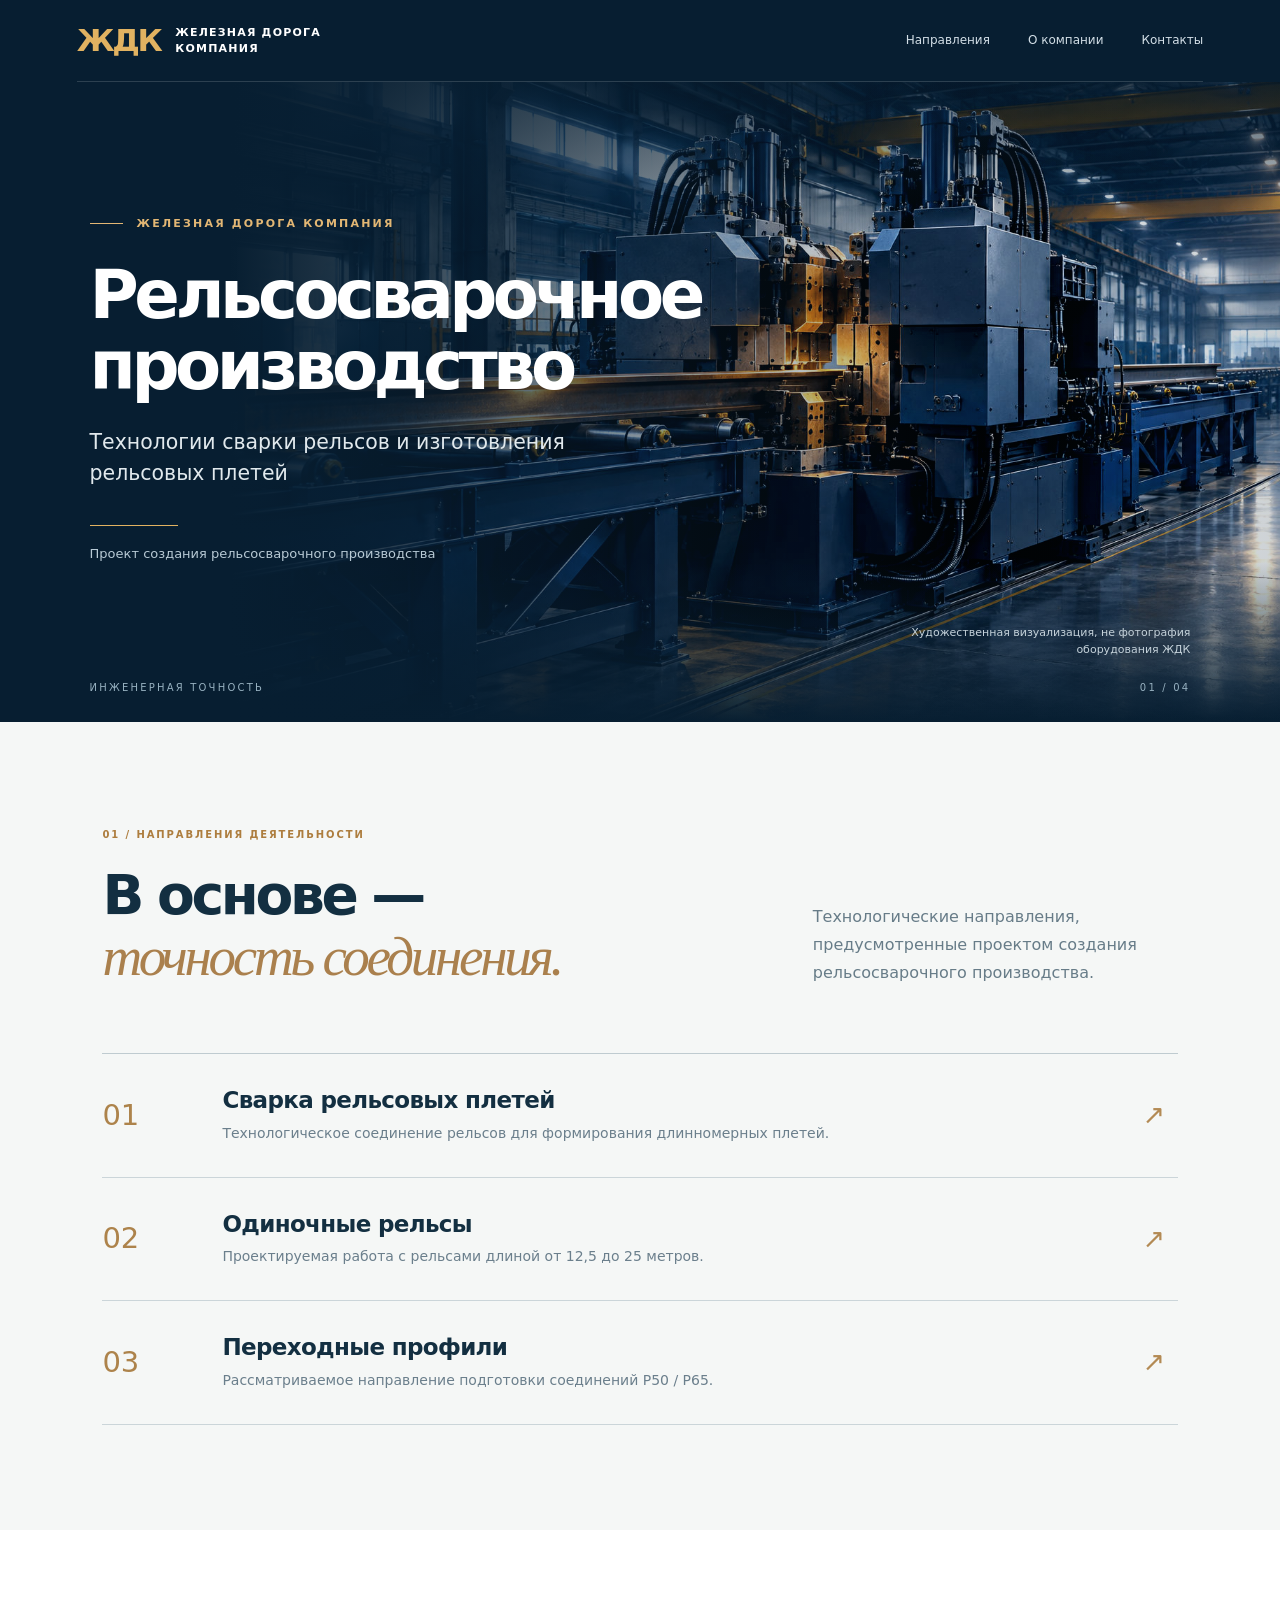
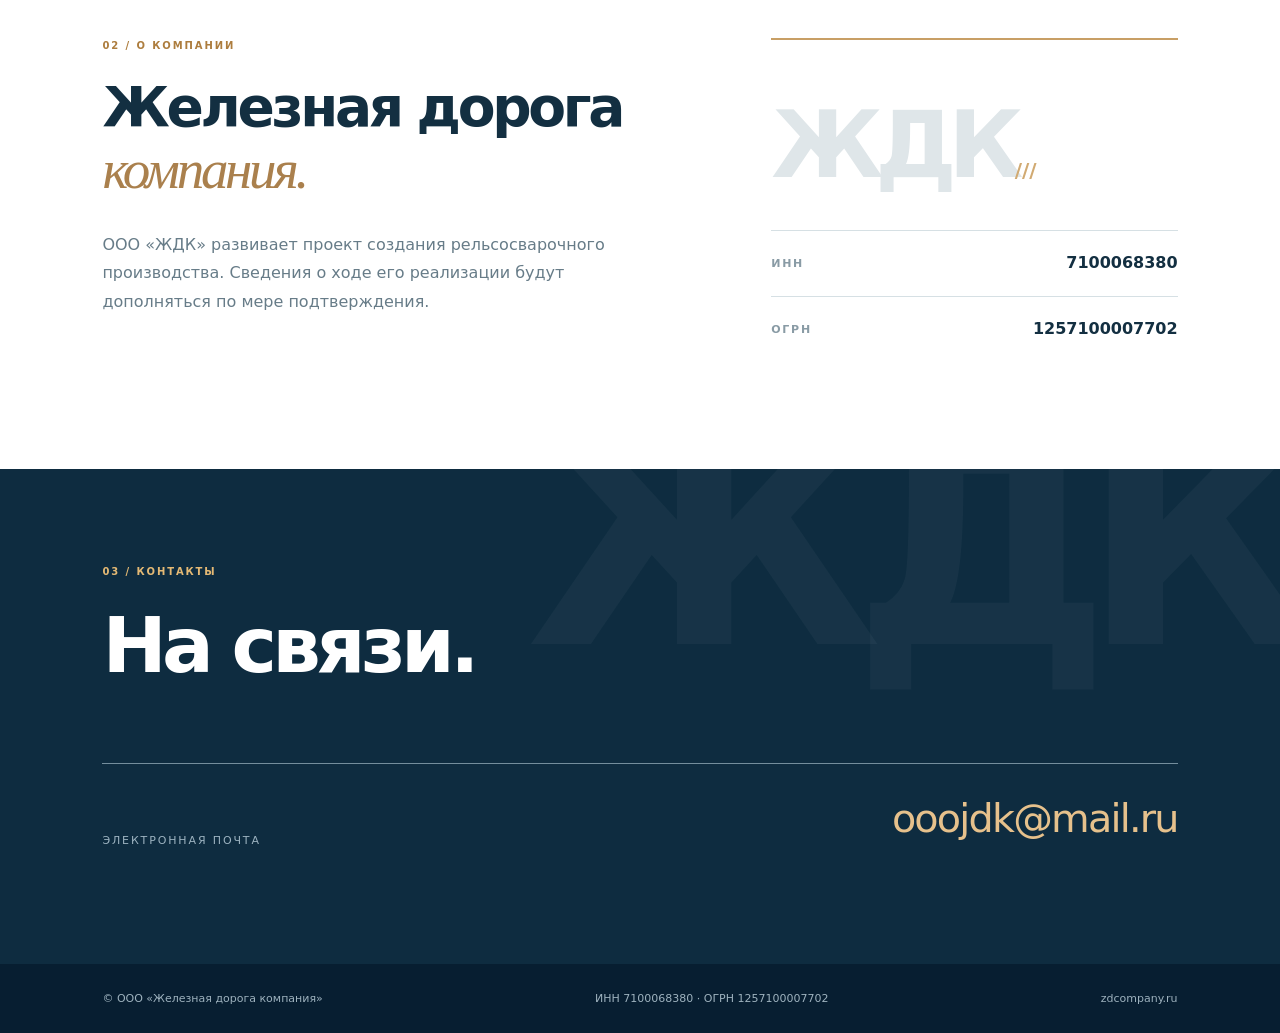
==== commit c60fd7e5: "Serve approved revision 2 hero image locally (#405)" ====
--- a/index.html
+++ b/index.html
@@ -16,7 +16,7 @@
 .contacts{padding:95px 8% 115px;background:var(--navy-soft);color:white;position:relative;overflow:hidden}.contacts .micro{color:#e4b974}.contacts h2{font-size:clamp(55px,6vw,85px);line-height:1.08;letter-spacing:-.06em;color:#fff;margin:25px 0 75px;position:relative;z-index:1}.contact-line{display:flex;justify-content:space-between;align-items:end;gap:20px;border-top:1px solid #748e9d;padding-top:24px;position:relative;z-index:2}.contact-line span{font-size:11px;letter-spacing:.17em;color:#9db3c0}.contact-line a{font-size:clamp(25px,3.1vw,44px);font-weight:500;letter-spacing:-.045em;color:#e6c18c;text-decoration:none;overflow-wrap:anywhere}.contact-line a:hover{text-decoration:underline;text-underline-offset:6px}.ghost{position:absolute;font-size:290px;font-weight:800;letter-spacing:-.10em;color:#ffffff09;top:-70px;right:-10px;line-height:1;pointer-events:none}
 .footer{background:var(--navy);color:#9eb2be;padding:26px 8%;display:flex;justify-content:space-between;gap:18px;font-size:11px;flex-wrap:wrap}
 @media(max-width:900px){.intro{gap:35px}.about{gap:45px}.hero-copy{width:76%}.header{margin-inline:5%}.nav{gap:20px}}
-@media(max-width:720px){.header{height:66px;margin:0 22px}.logo-mark{font-size:23px}.logo-name{font-size:9px}.nav{gap:14px}.nav a{font-size:11px}.hero{min-height:675px;align-items:flex-start;padding:52px 24px 80px}.hero-copy{width:100%}.hero h1{font-size:clamp(34px,10.8vw,43px);margin:25px 0 21px;line-height:1.07;letter-spacing:-.055em}.hero-kicker{font-size:9px;letter-spacing:.13em}.hero-kicker::before{width:19px}.hero-lead{font-size:16px;max-width:365px}.goldline{margin:23px 0 13px}.project-note{font-size:12px;max-width:310px}.machine{top:28%;right:-38%;height:68%;width:170%}.industrial-photo{object-position:75% 50%}.fade{background:linear-gradient(180deg,#071e31 1%,#071e31e8 25%,#071e3145 55%,#071e31a5 84%,#071e31 100%)}.bottom{left:24px;right:24px;font-size:8px}.photo-caption{right:24px;left:24px;bottom:56px;font-size:10px;max-width:none}.directions{padding:65px 25px}.micro{font-size:9px}.intro{display:block;margin:18px 0 36px}.section-heading{font-size:35px}.intro p{font-size:14px;margin-top:20px}.line{grid-template-columns:43px minmax(0,1fr) 12px;gap:11px;padding:23px 0}.line-number{font-size:20px}.line h3{font-size:17px}.line p{font-size:12px;line-height:1.55}.line-arrow{font-size:16px}.about{display:block;padding:70px 25px}.about-copy{font-size:14px}.aside{margin-top:38px}.monogram{font-size:61px;margin:0 0 15px}.aside-row{padding:16px 0}.aside-row b{font-size:14px}.contacts{padding:70px 25px 75px}.contacts h2{font-size:58px;margin:25px 0 55px}.contact-line{display:block}.contact-line span{display:block;margin-bottom:16px}.contact-line a{font-size:clamp(23px,7vw,29px)}.ghost{font-size:165px;top:35px}.footer{display:block;padding:24px 25px;font-size:10px;line-height:2}.footer span{display:block}}
+@media(max-width:720px){.header{height:66px;margin:0 22px}.logo-mark{font-size:23px}.logo-name{font-size:9px}.nav{display:none}.hero{min-height:675px;align-items:flex-start;padding:52px 24px 80px}.hero-copy{width:100%}.hero h1{font-size:clamp(34px,10.8vw,43px);margin:25px 0 21px;line-height:1.07;letter-spacing:-.055em}.hero-kicker{font-size:9px;letter-spacing:.13em}.hero-kicker::before{width:19px}.hero-lead{font-size:16px;max-width:365px}.goldline{margin:23px 0 13px}.project-note{font-size:12px;max-width:310px}.machine{top:28%;right:-38%;height:68%;width:170%}.industrial-photo{object-position:75% 50%}.fade{background:linear-gradient(180deg,#071e31 1%,#071e31e8 25%,#071e3145 55%,#071e31a5 84%,#071e31 100%)}.bottom{left:24px;right:24px;font-size:8px}.photo-caption{right:24px;left:24px;bottom:56px;font-size:10px;max-width:none}.directions{padding:65px 25px}.micro{font-size:9px}.intro{display:block;margin:18px 0 36px}.section-heading{font-size:35px}.intro p{font-size:14px;margin-top:20px}.line{grid-template-columns:43px minmax(0,1fr) 12px;gap:11px;padding:23px 0}.line-number{font-size:20px}.line h3{font-size:17px}.line p{font-size:12px;line-height:1.55}.line-arrow{font-size:16px}.about{display:block;padding:70px 25px}.about-copy{font-size:14px}.aside{margin-top:38px}.monogram{font-size:61px;margin:0 0 15px}.aside-row{padding:16px 0}.aside-row b{font-size:14px}.contacts{padding:70px 25px 75px}.contacts h2{font-size:58px;margin:25px 0 55px}.contact-line{display:block}.contact-line span{display:block;margin-bottom:16px}.contact-line a{font-size:clamp(23px,7vw,29px)}.ghost{font-size:165px;top:35px}.footer{display:block;padding:24px 25px;font-size:10px;line-height:2}.footer span{display:block}}
 @media(max-width:420px){.nav{gap:8px}.nav a{font-size:10px}.logo-name{max-width:120px}.hero h1{overflow-wrap:anywhere}.contact-line a{font-size:clamp(21px,6.5vw,26px)}}@media(max-width:350px){.header{margin:0 15px}.nav a{font-size:9px}.logo{gap:7px}.logo-mark{font-size:20px}.logo-name{font-size:8px}.hero{padding-inline:17px}.directions,.about,.contacts{padding-inline:17px}}
 @media(prefers-reduced-motion:reduce){html{scroll-behavior:auto}}
 </style>
@@ -24,7 +24,7 @@
 <body>
 <div class="site">
 <div class="blue"><header class="header"><a class="logo" href="#top" aria-label="Железная дорога компания — наверх"><b class="logo-mark">ЖДК</b><span class="logo-name">ЖЕЛЕЗНАЯ ДОРОГА<br>КОМПАНИЯ</span></a><nav class="nav" aria-label="Основная навигация"><a href="#directions">Направления</a><a href="#about">О компании</a><a href="#contacts">Контакты</a></nav></header>
-<section class="hero" id="top" aria-labelledby="hero-title"><div class="machine"><img class="industrial-photo" src="https://storage.googleapis.com/storage.magicpath.ai/component-assets/471751636516245504/471864395815854080/470e6c66a48f1db5bbe7809cc9ad860a528e6fceab0c02fa2f713f3ef0bc5ace.jpg" alt="Концептуальная художественная визуализация рельсосварочного оборудования в промышленном цехе" width="1536" height="1024" fetchpriority="high"></div><div class="fade" aria-hidden="true"></div><div class="hero-copy"><div class="hero-kicker">ЖЕЛЕЗНАЯ ДОРОГА КОМПАНИЯ</div><h1 id="hero-title">Рельсосварочное<br>производство</h1><p class="hero-lead">Технологии сварки рельсов и изготовления рельсовых плетей</p><div class="goldline" aria-hidden="true"></div><p class="project-note">Проект создания рельсосварочного производства</p></div><p class="photo-caption">Художественная визуализация, не фотография оборудования ЖДК</p><div class="bottom"><span>ИНЖЕНЕРНАЯ ТОЧНОСТЬ</span><span>01 / 04</span></div></section></div>
+<section class="hero" id="top" aria-labelledby="hero-title"><div class="machine"><img class="industrial-photo" src="assets/hero-magicpath-revision2.jpg" alt="Концептуальная художественная визуализация рельсосварочного оборудования в промышленном цехе" width="1536" height="1024" fetchpriority="high"></div><div class="fade" aria-hidden="true"></div><div class="hero-copy"><div class="hero-kicker">ЖЕЛЕЗНАЯ ДОРОГА КОМПАНИЯ</div><h1 id="hero-title">Рельсосварочное<br>производство</h1><p class="hero-lead">Технологии сварки рельсов и изготовления рельсовых плетей</p><div class="goldline" aria-hidden="true"></div><p class="project-note">Проект создания рельсосварочного производства</p></div><p class="photo-caption">Художественная визуализация, не фотография оборудования ЖДК</p><div class="bottom"><span>ИНЖЕНЕРНАЯ ТОЧНОСТЬ</span><span>01 / 04</span></div></section></div>
 <main>
 <section class="directions" id="directions" aria-labelledby="directions-title"><div class="micro">01 / НАПРАВЛЕНИЯ ДЕЯТЕЛЬНОСТИ</div><div class="intro"><h2 class="section-heading" id="directions-title">В основе —<br><em>точность соединения.</em></h2><p>Технологические направления, предусмотренные проектом создания рельсосварочного производства.</p></div><div class="lines"><article class="line"><b class="line-number">01</b><div><h3>Сварка рельсовых плетей</h3><p>Технологическое соединение рельсов для формирования длинномерных плетей.</p></div><span class="line-arrow" aria-hidden="true">↗</span></article><article class="line"><b class="line-number">02</b><div><h3>Одиночные рельсы</h3><p>Проектируемая работа с рельсами длиной от 12,5 до 25 метров.</p></div><span class="line-arrow" aria-hidden="true">↗</span></article><article class="line"><b class="line-number">03</b><div><h3>Переходные профили</h3><p>Рассматриваемое направление подготовки соединений Р50 / Р65.</p></div><span class="line-arrow" aria-hidden="true">↗</span></article></div></section>
 <section class="about" id="about" aria-labelledby="about-title"><div><div class="micro">02 / О КОМПАНИИ</div><h2 class="section-heading" id="about-title">Железная дорога<br><em>компания.</em></h2><p class="about-copy">ООО «ЖДК» развивает проект создания рельсосварочного производства. Сведения о ходе его реализации будут дополняться по мере подтверждения.</p></div><div class="aside"><div class="monogram" aria-hidden="true">ЖДК<span>///</span></div><div class="aside-row"><small>ИНН</small><b>7100068380</b></div><div class="aside-row"><small>ОГРН</small><b>1257100007702</b></div></div></section>
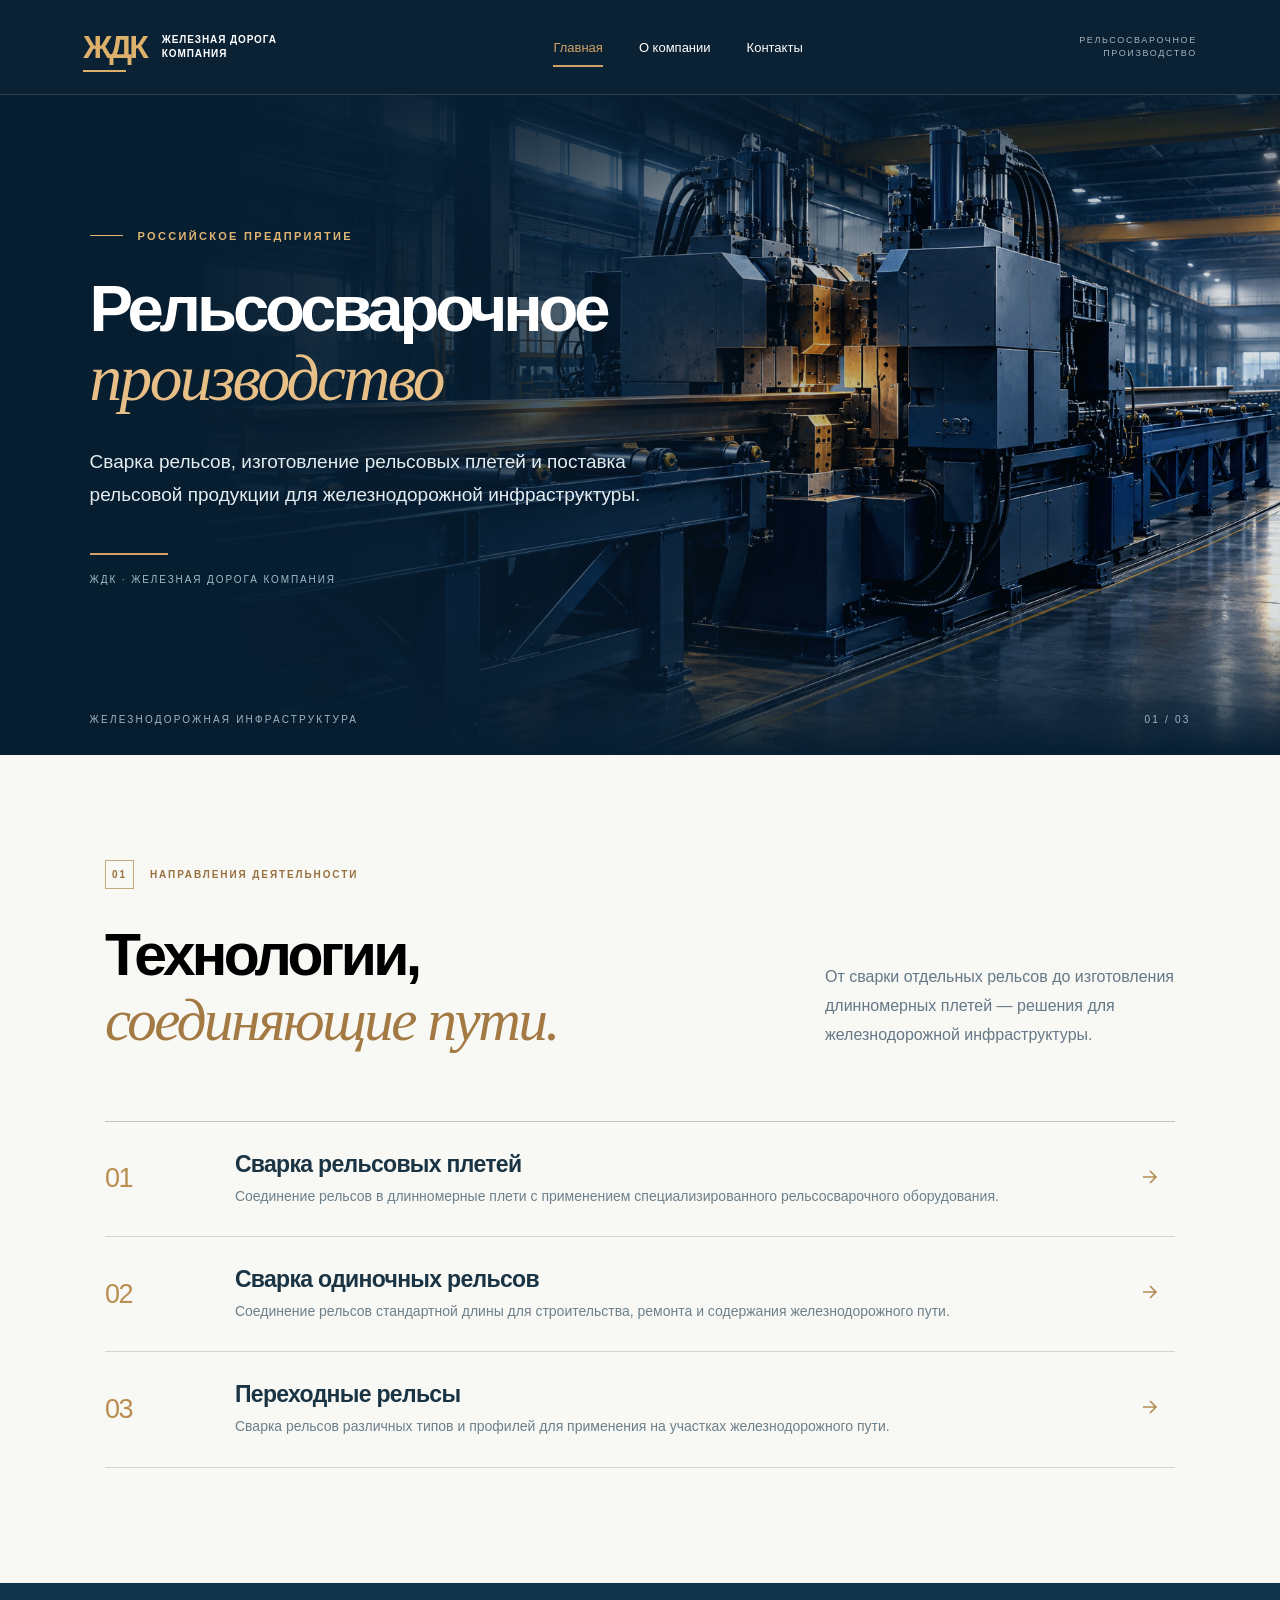
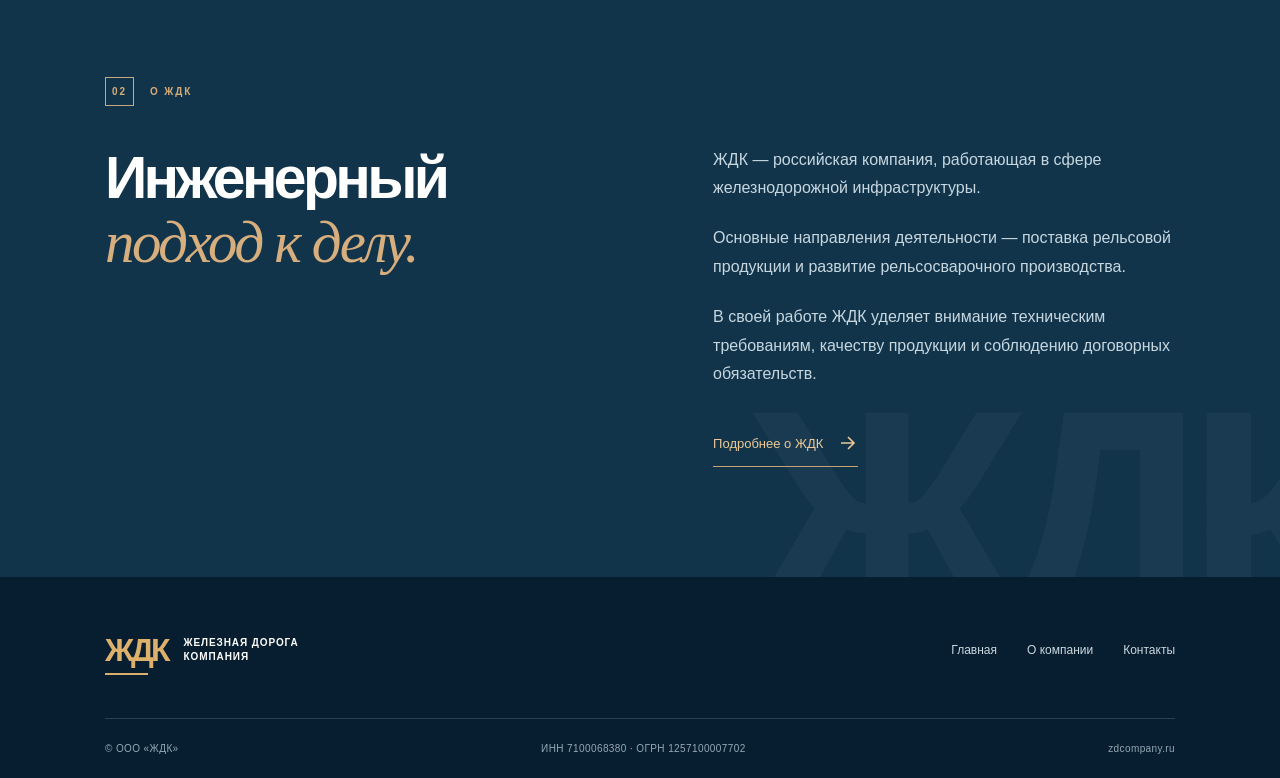
==== commit 1a891ac6: "Implement MagicPath revision 3.2 as static pages (#405)" ====
--- a/index.html
+++ b/index.html
@@ -1,33 +1,2 @@
 <!doctype html>
-<html lang="ru">
-<head>
-<meta charset="utf-8">
-<meta name="viewport" content="width=device-width,initial-scale=1">
-<meta name="theme-color" content="#071e31">
-<meta name="description" content="ООО «Железная дорога компания» — проект создания рельсосварочного производства, направления и деловые контакты.">
-<title>ЖДК — Железная дорога компания</title>
-<style>
-:root{--navy:#071e31;--navy-soft:#0e2c40;--gold:#e1b261;--ink:#132f41;--muted:#677c88;--pale:#f5f7f6;--line:#cbd5d9;color-scheme:light}
-*,*::before,*::after{box-sizing:border-box}html{scroll-behavior:smooth}body{margin:0;color:var(--ink);font-family:Inter,system-ui,-apple-system,"Segoe UI",Arial,sans-serif;font-size:16px;line-height:1.55;background:#fff}a{color:inherit}a:focus-visible{outline:3px solid var(--gold);outline-offset:4px}img{display:block;max-width:100%}h1,h2,h3,p{margin-top:0}.site{max-width:1440px;margin:0 auto;background:#fff;overflow:hidden}.blue{background:var(--navy);color:#fff}.header{height:82px;margin:0 6%;display:flex;align-items:center;justify-content:space-between;border-bottom:1px solid #ffffff26;gap:24px;position:relative;z-index:5}.logo{display:flex;align-items:center;gap:15px;text-decoration:none;min-width:0}.logo-mark{font-size:31px;font-weight:800;letter-spacing:-.08em;color:var(--gold);line-height:1}.logo-name{font-size:11px;letter-spacing:.11em;line-height:1.4;font-weight:700}.nav{display:flex;gap:38px;align-items:center}.nav a{color:#d3dfe7;font-size:12px;text-decoration:none;white-space:nowrap}.nav a:hover{color:var(--gold)}
-.hero{min-height:640px;position:relative;display:flex;align-items:center;padding:65px 7% 90px;isolation:isolate;background:radial-gradient(ellipse at 81% 48%,#284c62,var(--navy) 76%)}.machine{position:absolute;top:0;right:0;width:84%;height:100%;overflow:hidden;z-index:-2}.industrial-photo{width:100%;height:100%;object-fit:cover;object-position:62% 50%;filter:contrast(1.06) saturate(.9)}.fade{position:absolute;inset:0;z-index:-1;background:linear-gradient(90deg,#071e31 0%,#071e31 18%,#071e31dc 30%,#071e3185 48%,#071e3114 76%,#071e3133 100%),linear-gradient(0deg,#071e31 0%,transparent 25%,transparent 77%,#071e31a9 100%)}.hero-copy{width:68%;position:relative;z-index:1}.hero-kicker{font-size:11px;letter-spacing:.20em;color:#e3b774;font-weight:700;display:flex;align-items:center;gap:14px}.hero-kicker::before{content:"";display:block;width:33px;height:1px;background:#e3b774;flex-shrink:0}.hero h1{font-size:clamp(48px,5.25vw,78px);line-height:1.05;letter-spacing:-.067em;margin:28px 0 26px;font-weight:750;max-width:920px}.hero-lead{font-size:clamp(18px,1.6vw,23px);line-height:1.48;max-width:540px;color:#e1e9ed;margin-bottom:0}.goldline{width:88px;height:1px;background:var(--gold);margin:37px 0 18px}.project-note{font-size:13px;color:#b8cad5;line-height:1.55;margin:0}.bottom{position:absolute;bottom:27px;left:7%;right:7%;display:flex;justify-content:space-between;gap:18px;font-size:10px;letter-spacing:.22em;color:#97b1c0}.photo-caption{position:absolute;right:7%;bottom:53px;text-align:right;font-size:11px;color:#c5d2da;max-width:360px}
-.micro{font-size:10px;font-weight:750;letter-spacing:.19em;color:#ad7d3e}.section-heading{font-size:clamp(38px,4.3vw,61px);line-height:1.08;letter-spacing:-.06em;margin:0;font-weight:720;color:#132f41}.section-heading em{font:italic 400 1em Georgia,serif;color:#aa804d}
-.directions{background:var(--pale);padding:105px 8%}.intro{display:grid;grid-template-columns:1.2fr .7fr;align-items:end;gap:85px;margin:23px 0 65px}.intro p,.about-copy{font-size:16px;line-height:1.78;color:var(--muted);margin-bottom:0}.lines{border-top:1px solid #bfcbd0}.line{padding:32px 0;border-bottom:1px solid var(--line);display:grid;grid-template-columns:95px minmax(0,1fr) 35px;align-items:center;gap:25px}.line-number{font-size:29px;font-weight:500;color:#ad834b}.line h3{font-size:23px;letter-spacing:-.028em;line-height:1.3;margin:0 0 7px;font-weight:640}.line p{font-size:14px;color:#6b7f8c;margin:0}.line-arrow{font-size:27px;color:#b38a54}
-.about{padding:108px 8%;display:grid;grid-template-columns:1.1fr .8fr;gap:110px}.about h2{margin-top:25px}.about-copy{max-width:600px;margin-top:30px}.aside{border-top:2px solid #c89f65;padding-top:30px}.monogram{font-size:92px;font-weight:800;letter-spacing:-.095em;color:#dfe6e9;margin:25px 0 34px;line-height:1.1;white-space:nowrap}.monogram span{font-size:20px;color:#d1aa72;letter-spacing:0}.aside-row{border-top:1px solid #d6e0e4;padding:20px 0;display:flex;justify-content:space-between;align-items:center;gap:16px}.aside-row small{letter-spacing:.16em;color:#899ba5;font-weight:700;font-size:11px}.aside-row b{font-size:16px;font-weight:600;overflow-wrap:anywhere}
-.contacts{padding:95px 8% 115px;background:var(--navy-soft);color:white;position:relative;overflow:hidden}.contacts .micro{color:#e4b974}.contacts h2{font-size:clamp(55px,6vw,85px);line-height:1.08;letter-spacing:-.06em;color:#fff;margin:25px 0 75px;position:relative;z-index:1}.contact-line{display:flex;justify-content:space-between;align-items:end;gap:20px;border-top:1px solid #748e9d;padding-top:24px;position:relative;z-index:2}.contact-line span{font-size:11px;letter-spacing:.17em;color:#9db3c0}.contact-line a{font-size:clamp(25px,3.1vw,44px);font-weight:500;letter-spacing:-.045em;color:#e6c18c;text-decoration:none;overflow-wrap:anywhere}.contact-line a:hover{text-decoration:underline;text-underline-offset:6px}.ghost{position:absolute;font-size:290px;font-weight:800;letter-spacing:-.10em;color:#ffffff09;top:-70px;right:-10px;line-height:1;pointer-events:none}
-.footer{background:var(--navy);color:#9eb2be;padding:26px 8%;display:flex;justify-content:space-between;gap:18px;font-size:11px;flex-wrap:wrap}
-@media(max-width:900px){.intro{gap:35px}.about{gap:45px}.hero-copy{width:76%}.header{margin-inline:5%}.nav{gap:20px}}
-@media(max-width:720px){.header{height:66px;margin:0 22px}.logo-mark{font-size:23px}.logo-name{font-size:9px}.nav{display:none}.hero{min-height:675px;align-items:flex-start;padding:52px 24px 80px}.hero-copy{width:100%}.hero h1{font-size:clamp(34px,10.8vw,43px);margin:25px 0 21px;line-height:1.07;letter-spacing:-.055em}.hero-kicker{font-size:9px;letter-spacing:.13em}.hero-kicker::before{width:19px}.hero-lead{font-size:16px;max-width:365px}.goldline{margin:23px 0 13px}.project-note{font-size:12px;max-width:310px}.machine{top:28%;right:-38%;height:68%;width:170%}.industrial-photo{object-position:75% 50%}.fade{background:linear-gradient(180deg,#071e31 1%,#071e31e8 25%,#071e3145 55%,#071e31a5 84%,#071e31 100%)}.bottom{left:24px;right:24px;font-size:8px}.photo-caption{right:24px;left:24px;bottom:56px;font-size:10px;max-width:none}.directions{padding:65px 25px}.micro{font-size:9px}.intro{display:block;margin:18px 0 36px}.section-heading{font-size:35px}.intro p{font-size:14px;margin-top:20px}.line{grid-template-columns:43px minmax(0,1fr) 12px;gap:11px;padding:23px 0}.line-number{font-size:20px}.line h3{font-size:17px}.line p{font-size:12px;line-height:1.55}.line-arrow{font-size:16px}.about{display:block;padding:70px 25px}.about-copy{font-size:14px}.aside{margin-top:38px}.monogram{font-size:61px;margin:0 0 15px}.aside-row{padding:16px 0}.aside-row b{font-size:14px}.contacts{padding:70px 25px 75px}.contacts h2{font-size:58px;margin:25px 0 55px}.contact-line{display:block}.contact-line span{display:block;margin-bottom:16px}.contact-line a{font-size:clamp(23px,7vw,29px)}.ghost{font-size:165px;top:35px}.footer{display:block;padding:24px 25px;font-size:10px;line-height:2}.footer span{display:block}}
-@media(max-width:420px){.nav{gap:8px}.nav a{font-size:10px}.logo-name{max-width:120px}.hero h1{overflow-wrap:anywhere}.contact-line a{font-size:clamp(21px,6.5vw,26px)}}@media(max-width:350px){.header{margin:0 15px}.nav a{font-size:9px}.logo{gap:7px}.logo-mark{font-size:20px}.logo-name{font-size:8px}.hero{padding-inline:17px}.directions,.about,.contacts{padding-inline:17px}}
-@media(prefers-reduced-motion:reduce){html{scroll-behavior:auto}}
-</style>
-</head>
-<body>
-<div class="site">
-<div class="blue"><header class="header"><a class="logo" href="#top" aria-label="Железная дорога компания — наверх"><b class="logo-mark">ЖДК</b><span class="logo-name">ЖЕЛЕЗНАЯ ДОРОГА<br>КОМПАНИЯ</span></a><nav class="nav" aria-label="Основная навигация"><a href="#directions">Направления</a><a href="#about">О компании</a><a href="#contacts">Контакты</a></nav></header>
-<section class="hero" id="top" aria-labelledby="hero-title"><div class="machine"><img class="industrial-photo" src="assets/hero-magicpath-revision2.jpg" alt="Концептуальная художественная визуализация рельсосварочного оборудования в промышленном цехе" width="1536" height="1024" fetchpriority="high"></div><div class="fade" aria-hidden="true"></div><div class="hero-copy"><div class="hero-kicker">ЖЕЛЕЗНАЯ ДОРОГА КОМПАНИЯ</div><h1 id="hero-title">Рельсосварочное<br>производство</h1><p class="hero-lead">Технологии сварки рельсов и изготовления рельсовых плетей</p><div class="goldline" aria-hidden="true"></div><p class="project-note">Проект создания рельсосварочного производства</p></div><p class="photo-caption">Художественная визуализация, не фотография оборудования ЖДК</p><div class="bottom"><span>ИНЖЕНЕРНАЯ ТОЧНОСТЬ</span><span>01 / 04</span></div></section></div>
-<main>
-<section class="directions" id="directions" aria-labelledby="directions-title"><div class="micro">01 / НАПРАВЛЕНИЯ ДЕЯТЕЛЬНОСТИ</div><div class="intro"><h2 class="section-heading" id="directions-title">В основе —<br><em>точность соединения.</em></h2><p>Технологические направления, предусмотренные проектом создания рельсосварочного производства.</p></div><div class="lines"><article class="line"><b class="line-number">01</b><div><h3>Сварка рельсовых плетей</h3><p>Технологическое соединение рельсов для формирования длинномерных плетей.</p></div><span class="line-arrow" aria-hidden="true">↗</span></article><article class="line"><b class="line-number">02</b><div><h3>Одиночные рельсы</h3><p>Проектируемая работа с рельсами длиной от 12,5 до 25 метров.</p></div><span class="line-arrow" aria-hidden="true">↗</span></article><article class="line"><b class="line-number">03</b><div><h3>Переходные профили</h3><p>Рассматриваемое направление подготовки соединений Р50 / Р65.</p></div><span class="line-arrow" aria-hidden="true">↗</span></article></div></section>
-<section class="about" id="about" aria-labelledby="about-title"><div><div class="micro">02 / О КОМПАНИИ</div><h2 class="section-heading" id="about-title">Железная дорога<br><em>компания.</em></h2><p class="about-copy">ООО «ЖДК» развивает проект создания рельсосварочного производства. Сведения о ходе его реализации будут дополняться по мере подтверждения.</p></div><div class="aside"><div class="monogram" aria-hidden="true">ЖДК<span>///</span></div><div class="aside-row"><small>ИНН</small><b>7100068380</b></div><div class="aside-row"><small>ОГРН</small><b>1257100007702</b></div></div></section>
-<section class="contacts" id="contacts" aria-labelledby="contacts-title"><div class="micro">03 / КОНТАКТЫ</div><h2 id="contacts-title">На связи.</h2><div class="contact-line"><span>ЭЛЕКТРОННАЯ ПОЧТА</span><a href="mailto:ooojdk@mail.ru">ooojdk@mail.ru</a></div><div class="ghost" aria-hidden="true">ЖДК</div></section>
-</main><footer class="footer"><span>© ООО «Железная дорога компания»</span><span>ИНН 7100068380 · ОГРН 1257100007702</span><span>zdcompany.ru</span></footer></div>
-</body></html>+<html lang="ru"><head><meta charset="utf-8"><meta name="viewport" content="width=device-width,initial-scale=1"><meta name="theme-color" content="#071e31"><meta name="description" content="ЖДК — железнодорожная инфраструктура, направления деятельности и контакты."><title>ЖДК — Рельсосварочное производство</title><link rel="stylesheet" href="/style.css"></head><body><div class="j3-site j3-wide"><header class="j3-header j3-header-dark"><a class="j3-logo" href="/" aria-label="ЖДК — главная"><span class="j3-mark">ЖДК<span class="j3-markbar"></span></span><span class="j3-logo-small">ЖЕЛЕЗНАЯ ДОРОГА<br/>КОМПАНИЯ</span></a><nav class="j3-nav" aria-label="Разделы сайта"><a class="selected" href="/" aria-current="page">Главная</a><a class="" href="/about.html">О компании</a><a class="" href="/contacts.html">Контакты</a></nav><span class="j3-headside">РЕЛЬСОСВАРОЧНОЕ<br/>ПРОИЗВОДСТВО</span></header><main><section class="j3-homehero"><div class="j3-homehero-photo"><img src="/assets/hero-magicpath-revision2.jpg" alt="Рельсосварочная установка в промышленном цехе"/></div><div class="j3-homehero-mask"></div><div class="j3-hero-main"><div class="j3-overline"><span></span>РОССИЙСКОЕ ПРЕДПРИЯТИЕ</div><h1>Рельсосварочное<br/><em>производство</em></h1><p>Сварка рельсов, изготовление рельсовых плетей и поставка рельсовой продукции для железнодорожной инфраструктуры.</p><div class="j3-hero-accent"></div><div class="j3-hero-context">ЖДК · ЖЕЛЕЗНАЯ ДОРОГА КОМПАНИЯ</div></div><div class="j3-hero-bottom"><span>ЖЕЛЕЗНОДОРОЖНАЯ ИНФРАСТРУКТУРА</span><span>01 / 03</span></div></section><section class="j3-section j3-directions"><div class="j3-section-index"><span>01</span><span>НАПРАВЛЕНИЯ ДЕЯТЕЛЬНОСТИ</span></div><div class="j3-dir-title"><h2>Технологии,<br/><em>соединяющие пути.</em></h2><p>От сварки отдельных рельсов до изготовления длинномерных плетей — решения для железнодорожной инфраструктуры.</p></div><div class="j3-direction-rows"><article><span class="j3-dir-number">01</span><div><h3>Сварка рельсовых плетей</h3><p>Соединение рельсов в длинномерные плети с применением специализированного рельсосварочного оборудования.</p></div><div class="j3-dir-arrow"><svg width="20" height="20" viewBox="0 0 20 20" fill="none" aria-hidden="true"><path d="M3 10h13m-6-6 6 6-6 6" stroke="currentColor" stroke-width="1.6"></path></svg></div></article><article><span class="j3-dir-number">02</span><div><h3>Сварка одиночных рельсов</h3><p>Соединение рельсов стандартной длины для строительства, ремонта и содержания железнодорожного пути.</p></div><div class="j3-dir-arrow"><svg width="20" height="20" viewBox="0 0 20 20" fill="none" aria-hidden="true"><path d="M3 10h13m-6-6 6 6-6 6" stroke="currentColor" stroke-width="1.6"></path></svg></div></article><article><span class="j3-dir-number">03</span><div><h3>Переходные рельсы</h3><p>Сварка рельсов различных типов и профилей для применения на участках железнодорожного пути.</p></div><div class="j3-dir-arrow"><svg width="20" height="20" viewBox="0 0 20 20" fill="none" aria-hidden="true"><path d="M3 10h13m-6-6 6 6-6 6" stroke="currentColor" stroke-width="1.6"></path></svg></div></article></div></section><section class="j3-home-about"><div class="j3-home-about-decoration" aria-hidden="true">ЖДК</div><div class="j3-section-index"><span>02</span><span>О ЖДК</span></div><div class="j3-home-about-grid"><h2>Инженерный<br/><em>подход к делу.</em></h2><div class="j3-home-about-content"><p>ЖДК — российская компания, работающая в сфере железнодорожной инфраструктуры.</p><p>Основные направления деятельности — поставка рельсовой продукции и развитие рельсосварочного производства.</p><p>В своей работе ЖДК уделяет внимание техническим требованиям, качеству продукции и соблюдению договорных обязательств.</p><a class="j3-textlink" href="/about.html">Подробнее о ЖДК <svg width="20" height="20" viewBox="0 0 20 20" fill="none" aria-hidden="true"><path d="M3 10h13m-6-6 6 6-6 6" stroke="currentColor" stroke-width="1.6"></path></svg></a></div></div></section></main><footer class="j3-footer"><div class="j3-footer-top"><a class="j3-logo" href="/" aria-label="ЖДК — главная"><span class="j3-mark">ЖДК<span class="j3-markbar"></span></span><span class="j3-logo-small">ЖЕЛЕЗНАЯ ДОРОГА<br/>КОМПАНИЯ</span></a><nav><a href="/" aria-current="page">Главная</a><a href="/about.html">О компании</a><a href="/contacts.html">Контакты</a></nav></div><div class="j3-footer-bottom"><span>© ООО «ЖДК»</span><span>ИНН 7100068380 · ОГРН 1257100007702</span><span>zdcompany.ru</span></div></footer></div></body></html>
--- a/style.css
+++ b/style.css
@@ -0,0 +1,113 @@
+.j3-workspace{font-family:Inter,'Arial',sans-serif;background:#e9ecec;padding:20px;min-height:100vh;color:#102a3b}.j3-previewtoolbar{max-width:1440px;margin:0 auto 13px;display:flex;align-items:center;justify-content:space-between;gap:16px}.j3-previewname{display:flex;align-items:center;gap:12px;color:#677a83;font-size:12px}.j3-previewname strong{color:#162f3f;font-size:15px}.j3-preview-dot{width:8px;height:8px;border-radius:50%;background:#bb9054}.j3-viewportcontrol{display:flex;background:#dce2e3;padding:4px;border-radius:9px;gap:2px}.j3-viewportcontrol a{border:0;background:transparent;color:#627783;border-radius:6px;font-size:12px;padding:8px 14px;cursor:pointer}.j3-viewportcontrol a.active{background:white;color:#132e3f;box-shadow:0 2px 7px #0a293222}.j3-site{max-width:1440px;margin:0 auto;background:#fff;box-shadow:0 15px 65px #263e4d25;overflow:hidden}.j3-site a{cursor:pointer}.j3-header{height:95px;padding:0 6.5%;display:flex;justify-content:space-between;align-items:center;gap:30px;position:relative;z-index:9;border-bottom:1px solid}.j3-header-dark{background:#0a2234;color:#fff;border-color:#ffffff23}.j3-header-light{background:#fafaf8;color:#183342;border-color:#d6dcdf}.j3-logo{display:flex;align-items:center;gap:16px;border:0;background:none;color:inherit;text-align:left;padding:0;white-space:nowrap}.j3-mark{position:relative;color:#ddb06c;font-size:32px;letter-spacing:-.09em;font-weight:800;line-height:1}.j3-markbar{position:absolute;left:0;bottom:-9px;height:2px;background:#dcb06c;width:43px}.j3-logo-small{font-weight:750;font-size:10px;line-height:1.43;letter-spacing:.09em}.j3-nav{display:flex;align-items:center;gap:36px}.j3-nav a{color:inherit;background:none;border:0;font-size:13px;padding:13px 0;white-space:nowrap;position:relative}.j3-nav a.selected{color:#d2a368}.j3-nav a.selected:after{content:'';height:2px;position:absolute;bottom:1px;left:0;right:0;background:#cda16a}.j3-headside{font-size:9px;line-height:1.4;letter-spacing:.18em;opacity:.65;text-align:right}.j3-homehero{position:relative;isolation:isolate;min-height:660px;background:#071e31;color:#fff;display:flex;align-items:center;padding:65px 7% 100px;overflow:hidden}.j3-homehero-photo{position:absolute;top:-4%;right:-1%;bottom:-4%;width:85%;z-index:-2}.j3-homehero-photo img{width:100%;height:100%;object-fit:cover;object-position:65% 50%;filter:contrast(1.06) saturate(.84)}.j3-homehero-mask{position:absolute;inset:0;z-index:-1;background:linear-gradient(90deg,#071e31 0%,#071e31 14%,#071e31ed 27%,#071e31c2 42%,#071e3142 65%,#071e3125 100%),linear-gradient(0deg,#071e31 0%,transparent 21%,transparent 83%,#071e31c9 100%)}.j3-hero-main{position:relative;max-width:790px;width:69%}.j3-overline{font-size:11px;font-weight:750;letter-spacing:.21em;color:#e1b674;display:flex;gap:15px;align-items:center}.j3-overline span{height:1px;width:33px;background:#e1b674}.j3-homehero h1{font-size:clamp(47px,5.1vw,76px);font-weight:750;line-height:1.06;letter-spacing:-.063em;margin:32px 0 32px}.j3-site h1 em,.j3-site h2 em{font-family:Georgia,'Times New Roman',serif;font-style:italic;font-weight:400;letter-spacing:-.04em}.j3-homehero h1 em{color:#e8bf86}.j3-homehero .j3-hero-main>p{font-size:19px;line-height:1.75;max-width:565px;color:#e3edf1;margin:0}.j3-hero-accent{height:2px;width:78px;background:#d1a36a;margin:42px 0 19px}.j3-hero-context{font-size:10px;letter-spacing:.19em;color:#a2bcc8}.j3-hero-bottom{position:absolute;bottom:30px;left:7%;right:7%;display:flex;justify-content:space-between;color:#a1b6c1;letter-spacing:.22em;font-size:10px}.j3-section{padding:105px 8.2% 115px}.j3-directions{background:#f8f8f5}.j3-section-index{display:flex;align-items:center;gap:16px;font-weight:750;letter-spacing:.19em;font-size:10px;color:#99703f}.j3-section-index span:first-child{border:1px solid #c6aa7e;width:29px;height:29px;display:flex;align-items:center;justify-content:center;font-size:10px}.j3-dir-title{display:grid;grid-template-columns:1.3fr .7fr;align-items:end;gap:70px;margin:34px 0 67px}.j3-site h2{font-size:clamp(40px,4.6vw,64px);line-height:1.1;font-weight:750;letter-spacing:-.062em;margin:0}.j3-site h2 em{color:#a47a44}.j3-dir-title>p{font-size:16px;color:#657886;line-height:1.8;margin:0 0 4px}.j3-direction-rows{border-top:1px solid #bac8ce}.j3-direction-rows article{display:grid;grid-template-columns:112px 1fr 35px;align-items:center;gap:18px;padding:29px 0;border-bottom:1px solid #ccd6d9}.j3-dir-number{font-size:27px;letter-spacing:-.05em;color:#ba8d51;font-weight:500}.j3-direction-rows h3{font-size:23px;font-weight:660;letter-spacing:-.03em;margin:0 0 7px;color:#1a3444}.j3-direction-rows p{color:#6d808a;font-size:14px;margin:0;line-height:1.6}.j3-dir-arrow{color:#b48a53}.j3-home-about{position:relative;isolation:isolate;overflow:hidden;padding:94px 8.2% 110px;background:#12344a;color:#fff}.j3-home-about-decoration{position:absolute;z-index:-1;right:-5%;bottom:-120px;color:#ffffff08;font-size:310px;letter-spacing:-.1em;font-weight:800}.j3-home-about .j3-section-index{color:#d8ac76}.j3-home-about-grid{display:grid;grid-template-columns:1.1fr 1fr;gap:100px;margin-top:40px}.j3-home-about h2{color:#fff}.j3-home-about h2 em{color:#d7ae7d}.j3-home-about-content p{font-size:16px;color:#c6d7e0;line-height:1.8;margin:0 0 21px}.j3-textlink{display:inline-flex;align-items:center;gap:15px;color:#ecc996;border:0;border-bottom:1px solid #c8a371;background:none;font-size:13px;padding:13px 0;margin-top:10px}.j3-footer{background:#071e31;color:#fff;padding:57px 8.2% 24px}.j3-footer-top{display:flex;justify-content:space-between;align-items:center;border-bottom:1px solid #ffffff25;padding-bottom:52px;gap:30px}.j3-footer-top nav{display:flex;gap:30px}.j3-footer-top nav a{background:none;border:0;color:#cad8df;font-size:12px}.j3-footer-bottom{display:flex;justify-content:space-between;gap:20px;color:#94aab6;font-size:10px;letter-spacing:.04em;padding-top:24px}.j3-internalhero{position:relative;overflow:hidden;padding:72px 8.2% 85px}.j3-about-hero{background:#fafaf8;color:#153446}.j3-inner-kicker{font-size:11px;letter-spacing:.17em;color:#a27942;font-weight:740}.j3-inner-kicker span{border-bottom:1px solid #b9905a;margin-right:17px;padding-bottom:7px}.j3-inner-title{position:relative;min-height:370px;display:flex;align-items:center;isolation:isolate}.j3-inner-title>div{position:relative;z-index:1}.j3-inner-small{font-size:12px;letter-spacing:.20em;color:#6e828b;font-weight:700}.j3-inner-title h1{font-size:clamp(105px,16vw,225px);letter-spacing:-.105em;font-weight:780;line-height:1;margin:16px 0}.j3-point{color:#bd9154}.j3-inner-title p{font-size:20px;line-height:1.7;max-width:580px;color:#5f7684}.j3-watermark{position:absolute;right:-4%;bottom:-40px;font-size:260px;color:#e7ebeb;font-weight:800;letter-spacing:-.1em;z-index:-1}.j3-company-description{background:#112e42;color:#fff}.j3-company-description .j3-section-index{color:#d8af7c}.j3-company-grid{display:grid;grid-template-columns:1fr 1fr;gap:90px;align-items:center;margin-top:40px}.j3-company-grid h2{color:white}.j3-company-grid h2 em{color:#e2b680}.j3-company-grid>p{color:#d1dee3;line-height:1.85;font-size:18px}.j3-company-details{background:#fff;padding:93px 8.2% 120px}.j3-company-details h2{margin:32px 0 52px}.j3-detail-grid{display:grid;grid-template-columns:1fr 1fr;gap:80px}.j3-detail-group h3{font-size:19px;font-weight:670;padding-bottom:22px;margin:0;border-bottom:2px solid #c29a66}.j3-detail-group dl{margin:0}.j3-detail-group dl>div{border-bottom:1px solid #e2e8e9;padding:18px 0}.j3-detail-group dt{font-size:10px;letter-spacing:.16em;color:#8b9da5;text-transform:uppercase;font-weight:700;margin-bottom:8px}.j3-detail-group dd{font-size:16px;font-weight:570;line-height:1.5;margin:0;color:#243e4d;overflow-wrap:anywhere}.j3-contacts-hero{background:#0b273a;color:#fff;min-height:340px}.j3-contacts-hero .j3-inner-kicker{color:#e5ba80}.j3-contact-heroinner{padding:68px 0 22px;position:relative}.j3-contact-heroinner>span{font-size:11px;letter-spacing:.26em;color:#a4b9c4}.j3-contact-heroinner h1{font-size:clamp(70px,9vw,130px);letter-spacing:-.075em;line-height:1;margin:20px 0}.j3-contact-heroinner p{font-size:19px;color:#bbd0da}.j3-contacts-body{background:#f8f8f5}.j3-contact-overview{display:grid;grid-template-columns:1fr 1fr;gap:75px;align-items:start;margin-top:52px}.j3-contact-primary{border-top:2px solid #c29a66}.j3-contact-pair{padding:24px 0;border-bottom:1px solid #ccd5d9;display:flex;flex-direction:column;gap:11px}.j3-contact-pair span,.j3-director-contact span{color:#7e929e;font-size:10px;font-weight:750;letter-spacing:.17em}.j3-contact-pair a,.j3-director-contact a{color:#163b50;font-size:24px;letter-spacing:-.03em;font-weight:590;text-decoration:none;overflow-wrap:anywhere}.j3-contact-pair a:hover,.j3-director-contact a:hover{text-decoration:underline}.j3-contact-pair p{font-size:17px;line-height:1.65;color:#334e5e;margin:0}.j3-director{background:#fff;padding:98px 8.2% 115px}.j3-director-grid{display:grid;grid-template-columns:1.1fr .8fr;gap:80px;margin-top:43px;align-items:end}.j3-director-role{letter-spacing:.19em;color:#a8804a;font-size:10px;font-weight:720}.j3-director h2{margin:21px 0 19px}.j3-director h2 em{font-size:.84em}.j3-director-grid>div>p{color:#647d8a;font-size:15px}.j3-director-contact{border-top:2px solid #c39c66}.j3-director-contact>div{padding:21px 0;border-bottom:1px solid #d5dee2;display:flex;flex-direction:column;gap:10px}.j3-director-contact a{font-size:20px}
+.j3-phone{max-width:390px}.j3-phone .j3-header{height:69px;padding:0 23px}.j3-phone .j3-logo{gap:9px}.j3-phone .j3-mark{font-size:24px}.j3-phone .j3-markbar{bottom:-6px;width:32px}.j3-phone .j3-logo-small{font-size:8px}.j3-phone .j3-headside{display:none}.j3-phone .j3-nav{gap:10px}.j3-phone .j3-nav a{font-size:9px;padding:8px 0}.j3-phone .j3-homehero{min-height:650px;align-items:flex-start;padding:60px 26px 90px}.j3-phone .j3-homehero-photo{top:29%;right:-65%;bottom:0;width:190%}.j3-phone .j3-homehero-photo img{object-position:72% 50%}.j3-phone .j3-homehero-mask{background:linear-gradient(180deg,#071e31 0%,#071e31e8 25%,#071e3150 54%,#071e31ba 84%,#071e31 100%)}.j3-phone .j3-hero-main{width:100%}.j3-phone .j3-overline{font-size:9px;letter-spacing:.13em}.j3-phone .j3-overline span{width:20px}.j3-phone .j3-homehero h1{font-size:42px;margin:23px 0 22px}.j3-phone .j3-homehero .j3-hero-main>p{font-size:15px;line-height:1.62}.j3-phone .j3-hero-accent{margin:26px 0 15px}.j3-phone .j3-hero-context{font-size:9px}.j3-phone .j3-hero-bottom{left:26px;right:26px;font-size:8px}.j3-phone .j3-section{padding:69px 26px 76px}.j3-phone .j3-section-index{font-size:9px}.j3-phone .j3-dir-title{display:block;margin:27px 0 37px}.j3-phone h2{font-size:37px}.j3-phone .j3-dir-title>p{font-size:14px;line-height:1.7;margin-top:19px}.j3-phone .j3-direction-rows article{grid-template-columns:39px 1fr 17px;gap:9px;padding:24px 0}.j3-phone .j3-dir-number{font-size:19px}.j3-phone .j3-direction-rows h3{font-size:17px}.j3-phone .j3-direction-rows p{font-size:12px;line-height:1.56}.j3-phone .j3-home-about{padding:72px 26px}.j3-phone .j3-home-about-grid{display:block;margin-top:28px}.j3-phone .j3-home-about-content{margin-top:29px}.j3-phone .j3-home-about-content p{font-size:14px}.j3-phone .j3-home-about-decoration{font-size:160px;bottom:20px}.j3-phone .j3-footer{padding:42px 26px 26px}.j3-phone .j3-footer-top{display:block;padding-bottom:35px}.j3-phone .j3-footer-top nav{margin-top:37px;gap:19px}.j3-phone .j3-footer-top nav a{font-size:11px}.j3-phone .j3-footer-bottom{display:block;font-size:10px;line-height:2.2}.j3-phone .j3-footer-bottom span{display:block}.j3-phone .j3-internalhero{padding:54px 26px 65px}.j3-phone .j3-inner-kicker{font-size:9px}.j3-phone .j3-inner-title{min-height:275px}.j3-phone .j3-inner-small{font-size:10px;letter-spacing:.13em}.j3-phone .j3-inner-title h1{font-size:118px;margin:8px 0}.j3-phone .j3-inner-title p{font-size:16px}.j3-phone .j3-watermark{font-size:140px;bottom:0;right:-45px}.j3-phone .j3-company-grid{display:block;margin-top:32px}.j3-phone .j3-company-grid>p{font-size:15px;margin-top:22px}.j3-phone .j3-company-details{padding:74px 26px 80px}.j3-phone .j3-company-details h2{margin:25px 0 37px}.j3-phone .j3-detail-grid{display:block}.j3-phone .j3-detail-group+.j3-detail-group{margin-top:47px}.j3-phone .j3-detail-group h3{font-size:18px}.j3-phone .j3-detail-group dd{font-size:14px}.j3-phone .j3-contacts-hero{min-height:275px}.j3-phone .j3-contact-heroinner{padding:61px 0 0}.j3-phone .j3-contact-heroinner h1{font-size:69px}.j3-phone .j3-contact-overview{display:block;margin-top:36px}.j3-phone .j3-contact-primary{margin-top:35px}.j3-phone .j3-contact-pair a{font-size:21px}.j3-phone .j3-contact-pair p{font-size:14px}.j3-phone .j3-director{padding:72px 26px 83px}.j3-phone .j3-director-grid{display:block;margin-top:30px}.j3-phone .j3-director h2{font-size:32px}.j3-phone .j3-director-grid>div>p{font-size:13px}.j3-phone .j3-director-contact{margin-top:35px}.j3-phone .j3-director-contact a{font-size:20px}
+@media(max-width:650px){.j3-workspace{padding:8px}.j3-previewname>span:last-child{display:none}.j3-viewportcontrol a{padding:8px 9px}.j3-site.j3-wide{max-width:390px}.j3-site.j3-wide .j3-header{height:69px;padding:0 23px}.j3-site.j3-wide .j3-logo-small{font-size:8px}.j3-site.j3-wide .j3-mark{font-size:24px}.j3-site.j3-wide .j3-headside{display:none}.j3-site.j3-wide .j3-nav{gap:10px}.j3-site.j3-wide .j3-nav a{font-size:9px}.j3-site.j3-wide .j3-homehero{min-height:650px;align-items:flex-start;padding:60px 26px 90px}.j3-site.j3-wide .j3-homehero-photo{top:30%;right:-65%;width:190%}.j3-site.j3-wide .j3-homehero-mask{background:linear-gradient(180deg,#071e31,#071e31e8 25%,#071e3150 54%,#071e31ba 84%,#071e31 100%)}.j3-site.j3-wide .j3-hero-main{width:100%}.j3-site.j3-wide .j3-homehero h1{font-size:40px}.j3-site.j3-wide .j3-homehero .j3-hero-main>p{font-size:15px}.j3-site.j3-wide .j3-section{padding:69px 26px}.j3-site.j3-wide h2{font-size:35px}.j3-site.j3-wide .j3-dir-title{display:block}.j3-site.j3-wide .j3-direction-rows article{grid-template-columns:39px 1fr 17px}.j3-site.j3-wide .j3-direction-rows h3{font-size:17px}.j3-site.j3-wide .j3-direction-rows p{font-size:12px}.j3-site.j3-wide .j3-home-about{padding:70px 26px}.j3-site.j3-wide .j3-home-about-grid{display:block}.j3-site.j3-wide .j3-home-about-content p{font-size:14px}.j3-site.j3-wide .j3-footer{padding:40px 26px}.j3-site.j3-wide .j3-footer-top{display:block}.j3-site.j3-wide .j3-footer-top nav{margin-top:30px}.j3-site.j3-wide .j3-footer-bottom{display:block;line-height:2}.j3-site.j3-wide .j3-footer-bottom span{display:block}.j3-site.j3-wide .j3-internalhero{padding:54px 26px}.j3-site.j3-wide .j3-inner-title{min-height:280px}.j3-site.j3-wide .j3-inner-title h1{font-size:115px}.j3-site.j3-wide .j3-inner-title p{font-size:16px}.j3-site.j3-wide .j3-company-grid{display:block}.j3-site.j3-wide .j3-company-grid>p{font-size:15px}.j3-site.j3-wide .j3-company-details{padding:70px 26px}.j3-site.j3-wide .j3-detail-grid{display:block}.j3-site.j3-wide .j3-detail-group+.j3-detail-group{margin-top:40px}.j3-site.j3-wide .j3-contacts-hero{min-height:275px}.j3-site.j3-wide .j3-contact-heroinner h1{font-size:69px}.j3-site.j3-wide .j3-contact-overview{display:block}.j3-site.j3-wide .j3-contact-primary{margin-top:35px}.j3-site.j3-wide .j3-director{padding:70px 26px}.j3-site.j3-wide .j3-director-grid{display:block}.j3-site.j3-wide .j3-director-contact{margin-top:34px}}
+
+/* Редакция 3: сдержанные информационные страницы */
+.j3-simplepage{background:#fbfbf8;padding:72px 8.2% 115px;color:#173447;min-height:690px}
+.j3-simple-heading{border-bottom:1px solid #d5dcdd;padding-bottom:41px;margin-bottom:53px}
+.j3-simple-heading h1{font-size:clamp(45px,5vw,72px);letter-spacing:-.065em;font-weight:720;line-height:1.13;margin:27px 0 9px}
+.j3-simple-heading p{font-size:15px;color:#7b8d96;margin:0}
+.j3-simplepage .j3-detail-grid{gap:72px}
+.j3-simplepage .j3-detail-group h3{font-size:17px}
+.j3-director-block{max-width:900px}
+.j3-director-block h2{font-size:clamp(30px,3.3vw,46px);letter-spacing:-.045em;margin:17px 0 37px;line-height:1.15}
+.j3-director-contacts{display:grid;grid-template-columns:1fr 1fr;gap:40px;border-top:2px solid #c9a070}
+.j3-director-contacts .j3-contact-pair{padding:27px 0}
+.j3-director-contacts .j3-contact-pair a{font-size:21px}
+.j3-address-block{margin-top:56px;border-top:1px solid #d2dcdf;padding-top:30px}
+.j3-address-block p{max-width:720px;font-size:16px;color:#355466;line-height:1.7}
+.j3-phone .j3-simplepage{padding:58px 26px 76px;min-height:500px}
+.j3-phone .j3-simple-heading{padding-bottom:28px;margin-bottom:35px}
+.j3-phone .j3-simple-heading h1{font-size:41px}
+.j3-phone .j3-simplepage .j3-detail-grid{display:block}
+.j3-phone .j3-director-block h2{font-size:28px}
+.j3-phone .j3-director-contacts{display:block}
+.j3-phone .j3-director-contacts .j3-contact-pair a{font-size:18px}
+.j3-phone .j3-address-block{margin-top:37px}
+.j3-phone .j3-address-block p{font-size:14px}
+@media(max-width:650px){.j3-site.j3-wide .j3-simplepage{padding:58px 26px 76px;min-height:500px}.j3-site.j3-wide .j3-simple-heading h1{font-size:41px}.j3-site.j3-wide .j3-director-block h2{font-size:28px}.j3-site.j3-wide .j3-director-contacts{display:block}.j3-site.j3-wide .j3-director-contacts .j3-contact-pair a{font-size:18px}}
+
+/* ЖДК 3.1: внутренние страницы. Главная страница не меняется. */
+.j31-information{background:#f8f8f5;min-height:610px;padding:67px 8.2% 98px;color:#173447;font-family:Inter,Arial,sans-serif}
+.j31-page-title{padding:0 0 30px;border-bottom:1px solid #cbd4d8;margin-bottom:47px}
+.j31-page-title h1{font-family:Inter,Arial,sans-serif;font-style:normal;font-size:clamp(38px,3.45vw,48px);letter-spacing:-.035em;font-weight:700;line-height:1.2;margin:0;color:#0b2436}
+.j31-requisites{display:grid;grid-template-columns:minmax(0,1.1fr) minmax(0,.9fr);gap:8%;align-items:start}
+.j31-group h2{font-family:Inter,Arial,sans-serif;font-size:23px;line-height:1.3;font-style:normal;font-weight:650;letter-spacing:-.02em;padding-bottom:20px;margin:0;border-bottom:2px solid #bc955f;color:#25465b}
+.j31-group dl{margin:0}
+.j31-group dl>div{display:grid;grid-template-columns:minmax(135px,.43fr) minmax(0,.57fr);gap:14px;padding:17px 0;border-bottom:1px solid #d6dde0;align-items:start}
+.j31-group dt{color:#657986;font-size:13px;line-height:1.45;font-weight:500;margin:0}
+.j31-group dd{color:#173447;font-size:15px;line-height:1.55;font-weight:570;margin:0;overflow-wrap:anywhere;font-variant-numeric:tabular-nums}
+.j31-management{max-width:1040px}
+.j31-role{font-size:15px;color:#607681;font-weight:550;line-height:1.5}
+.j31-management h2{font-family:Inter,Arial,sans-serif!important;font-size:clamp(27px,3vw,39px)!important;font-style:normal;font-weight:650!important;letter-spacing:-.035em!important;line-height:1.25!important;margin:13px 0 32px!important;color:#102f43!important}
+.j31-direct-contacts{border-top:2px solid #bc955f;display:grid;grid-template-columns:1fr 1fr;gap:38px;max-width:900px}
+.j31-direct-contacts>div{display:flex;flex-direction:column;gap:10px;padding:22px 0 26px;border-bottom:1px solid #d5dde0;min-width:0}
+.j31-direct-contacts span{font-size:13px;color:#647984;line-height:1.5}
+.j31-direct-contacts a{font-size:clamp(17px,1.55vw,21px);font-weight:600;line-height:1.4;text-decoration:none;color:#173b50;overflow-wrap:anywhere}
+.j31-direct-contacts a:hover{text-decoration:underline}
+.j31-location{border-top:1px solid #cbd4d8;margin-top:53px;padding-top:27px}
+.j31-location h2{font-family:Inter,Arial,sans-serif!important;font-size:17px!important;letter-spacing:0!important;font-weight:650!important;font-style:normal!important;color:#25465b!important;margin:0 0 11px!important}
+.j31-location p{font-size:16px;line-height:1.65;max-width:740px;color:#345364;margin:0}
+.j3-phone .j31-information{padding:42px 25px 63px;min-height:400px}
+.j3-phone .j31-page-title{padding-bottom:24px;margin-bottom:30px}
+.j3-phone .j31-page-title h1{font-size:33px}
+.j3-phone .j31-requisites{display:block}
+.j3-phone .j31-group+.j31-group{margin-top:38px}
+.j3-phone .j31-group h2{font-size:19px}
+.j3-phone .j31-group dl>div{grid-template-columns:1fr;gap:5px;padding:13px 0}
+.j3-phone .j31-group dt{font-size:12px}
+.j3-phone .j31-group dd{font-size:14px}
+.j3-phone .j31-management h2{font-size:26px!important;line-height:1.3!important;margin-bottom:25px!important}
+.j3-phone .j31-direct-contacts{display:block}
+.j3-phone .j31-direct-contacts>div{padding:17px 0}
+.j3-phone .j31-direct-contacts a{font-size:18px}
+.j3-phone .j31-location{margin-top:33px;padding-top:24px}
+.j3-phone .j31-location p{font-size:14px}
+@media(max-width:650px){
+.j3-site.j3-wide .j31-information{padding:42px 25px 63px;min-height:400px}
+.j3-site.j3-wide .j31-page-title{padding-bottom:24px;margin-bottom:30px}
+.j3-site.j3-wide .j31-page-title h1{font-size:33px}
+.j3-site.j3-wide .j31-requisites{display:block}
+.j3-site.j3-wide .j31-group+.j31-group{margin-top:38px}
+.j3-site.j3-wide .j31-group h2{font-size:19px}
+.j3-site.j3-wide .j31-group dl>div{grid-template-columns:1fr;gap:5px;padding:13px 0}
+.j3-site.j3-wide .j31-group dt{font-size:12px}
+.j3-site.j3-wide .j31-group dd{font-size:14px}
+.j3-site.j3-wide .j31-management h2{font-size:26px!important;line-height:1.3!important}
+.j3-site.j3-wide .j31-direct-contacts{display:block}
+.j3-site.j3-wide .j31-direct-contacts>div{padding:17px 0}
+.j3-site.j3-wide .j31-direct-contacts a{font-size:18px}
+.j3-site.j3-wide .j31-location{margin-top:33px;padding-top:24px}
+.j3-site.j3-wide .j31-location p{font-size:14px}
+}
+
+/* Редакция 3.2. Промышленный фон только на внутренних страницах. */
+.j31-information{position:relative;isolation:isolate;overflow:hidden;background:#f8f8f5}
+.j31-information::before{
+ content:"";position:absolute;inset:0;z-index:-1;pointer-events:none;
+ background-image:url("/assets/hero-magicpath-revision2.jpg");
+ background-repeat:no-repeat;background-size:cover;background-position:63% 33%;
+ opacity:.25;
+ -webkit-mask-image:linear-gradient(90deg,transparent 0%,rgba(0,0,0,.25) 26%,#000 92%);
+ mask-image:linear-gradient(90deg,transparent 0%,rgba(0,0,0,.25) 26%,#000 92%);
+}
+.j31-about::before{background-position:68% 38%;opacity:.22}
+.j31-contacts::before{background-position:69% 46%;opacity:.28}
+.j31-information::after{content:"";position:absolute;inset:0;z-index:-1;pointer-events:none;background:linear-gradient(90deg,rgba(248,248,245,.78) 0%,rgba(248,248,245,.38) 58%,rgba(248,248,245,.32) 100%)}
+.j31-requisites .j31-group{background:rgba(248,248,245,.90);border-radius:2px;padding:17px 18px 20px;margin:-17px -18px -20px;backdrop-filter:blur(2px);-webkit-backdrop-filter:blur(2px)}
+.j31-management,.j31-location{position:relative}
+.j31-contacts .j31-direct-contacts>div,.j31-contacts .j31-location{background:rgba(248,248,245,.68)}
+.j3-phone .j31-information::before{background-position:66% center;opacity:.16}
+.j3-phone .j31-information::after{background:rgba(248,248,245,.67)}
+.j3-phone .j31-requisites .j31-group{background:rgba(248,248,245,.89)}
+@media(max-width:650px){
+ .j3-site.j3-wide .j31-information::before{background-position:66% center;opacity:.16}
+ .j3-site.j3-wide .j31-information::after{background:rgba(248,248,245,.67)}
+ .j3-site.j3-wide .j31-requisites .j31-group{background:rgba(248,248,245,.89)}
+}
+
+
+@media(max-width:650px){.j3-site.j3-wide .j3-header{height:69px;padding:0 23px}.j3-site.j3-wide .j3-logo{gap:9px}.j3-site.j3-wide .j3-mark{font-size:24px}.j3-site.j3-wide .j3-markbar{bottom:-6px;width:32px}.j3-site.j3-wide .j3-logo-small{font-size:8px}.j3-site.j3-wide .j3-headside{display:none}.j3-site.j3-wide .j3-nav{gap:10px}.j3-site.j3-wide .j3-nav button{font-size:9px;padding:8px 0}.j3-site.j3-wide .j3-homehero{min-height:650px;align-items:flex-start;padding:60px 26px 90px}.j3-site.j3-wide .j3-homehero-photo{top:29%;right:-65%;bottom:0;width:190%}.j3-site.j3-wide .j3-homehero-photo img{object-position:72% 50%}.j3-site.j3-wide .j3-homehero-mask{background:linear-gradient(180deg,#071e31 0%,#071e31e8 25%,#071e3150 54%,#071e31ba 84%,#071e31 100%)}.j3-site.j3-wide .j3-hero-main{width:100%}.j3-site.j3-wide .j3-overline{font-size:9px;letter-spacing:.13em}.j3-site.j3-wide .j3-overline span{width:20px}.j3-site.j3-wide .j3-homehero h1{font-size:42px;margin:23px 0 22px}.j3-site.j3-wide .j3-homehero .j3-hero-main>p{font-size:15px;line-height:1.62}.j3-site.j3-wide .j3-hero-accent{margin:26px 0 15px}.j3-site.j3-wide .j3-hero-context{font-size:9px}.j3-site.j3-wide .j3-hero-bottom{left:26px;right:26px;font-size:8px}.j3-site.j3-wide .j3-section{padding:69px 26px 76px}.j3-site.j3-wide .j3-section-index{font-size:9px}.j3-site.j3-wide .j3-dir-title{display:block;margin:27px 0 37px}.j3-site.j3-wide h2{font-size:37px}.j3-site.j3-wide .j3-dir-title>p{font-size:14px;line-height:1.7;margin-top:19px}.j3-site.j3-wide .j3-direction-rows article{grid-template-columns:39px 1fr 17px;gap:9px;padding:24px 0}.j3-site.j3-wide .j3-dir-number{font-size:19px}.j3-site.j3-wide .j3-direction-rows h3{font-size:17px}.j3-site.j3-wide .j3-direction-rows p{font-size:12px;line-height:1.56}.j3-site.j3-wide .j3-home-about{padding:72px 26px}.j3-site.j3-wide .j3-home-about-grid{display:block;margin-top:28px}.j3-site.j3-wide .j3-home-about-content{margin-top:29px}.j3-site.j3-wide .j3-home-about-content p{font-size:14px}.j3-site.j3-wide .j3-home-about-decoration{font-size:160px;bottom:20px}.j3-site.j3-wide .j3-footer{padding:42px 26px 26px}.j3-site.j3-wide .j3-footer-top{display:block;padding-bottom:35px}.j3-site.j3-wide .j3-footer-top nav{margin-top:37px;gap:19px}.j3-site.j3-wide .j3-footer-top nav button{font-size:11px}.j3-site.j3-wide .j3-footer-bottom{display:block;font-size:10px;line-height:2.2}.j3-site.j3-wide .j3-footer-bottom span{display:block}.j3-site.j3-wide .j3-internalhero{padding:54px 26px 65px}.j3-site.j3-wide .j3-inner-kicker{font-size:9px}.j3-site.j3-wide .j3-inner-title{min-height:275px}.j3-site.j3-wide .j3-inner-small{font-size:10px;letter-spacing:.13em}.j3-site.j3-wide .j3-inner-title h1{font-size:118px;margin:8px 0}.j3-site.j3-wide .j3-inner-title p{font-size:16px}.j3-site.j3-wide .j3-watermark{font-size:140px;bottom:0;right:-45px}.j3-site.j3-wide .j3-company-grid{display:block;margin-top:32px}.j3-site.j3-wide .j3-company-grid>p{font-size:15px;margin-top:22px}.j3-site.j3-wide .j3-company-details{padding:74px 26px 80px}.j3-site.j3-wide .j3-company-details h2{margin:25px 0 37px}.j3-site.j3-wide .j3-detail-grid{display:block}.j3-site.j3-wide .j3-detail-group+.j3-detail-group{margin-top:47px}.j3-site.j3-wide .j3-detail-group h3{font-size:18px}.j3-site.j3-wide .j3-detail-group dd{font-size:14px}.j3-site.j3-wide .j3-contacts-hero{min-height:275px}.j3-site.j3-wide .j3-contact-heroinner{padding:61px 0 0}.j3-site.j3-wide .j3-contact-heroinner h1{font-size:69px}.j3-site.j3-wide .j3-contact-overview{display:block;margin-top:36px}.j3-site.j3-wide .j3-contact-primary{margin-top:35px}.j3-site.j3-wide .j3-contact-pair a{font-size:21px}.j3-site.j3-wide .j3-contact-pair p{font-size:14px}.j3-site.j3-wide .j3-director{padding:72px 26px 83px}.j3-site.j3-wide .j3-director-grid{display:block;margin-top:30px}.j3-site.j3-wide .j3-director h2{font-size:32px}.j3-site.j3-wide .j3-director-grid>div>p{font-size:13px}.j3-site.j3-wide .j3-director-contact{margin-top:35px}.j3-site.j3-wide .j3-director-contact a{font-size:20px}.j3-site.j3-wide .j3-simplepage{padding:58px 26px 76px;min-height:500px}.j3-site.j3-wide .j3-simple-heading{padding-bottom:28px;margin-bottom:35px}.j3-site.j3-wide .j3-simple-heading h1{font-size:41px}.j3-site.j3-wide .j3-simplepage .j3-detail-grid{display:block}.j3-site.j3-wide .j3-director-block h2{font-size:28px}.j3-site.j3-wide .j3-director-contacts{display:block}.j3-site.j3-wide .j3-director-contacts .j3-contact-pair a{font-size:18px}.j3-site.j3-wide .j3-address-block{margin-top:37px}.j3-site.j3-wide .j3-address-block p{font-size:14px}.j3-site.j3-wide .j31-information{padding:42px 25px 63px;min-height:400px}.j3-site.j3-wide .j31-page-title{padding-bottom:24px;margin-bottom:30px}.j3-site.j3-wide .j31-page-title h1{font-size:33px}.j3-site.j3-wide .j31-requisites{display:block}.j3-site.j3-wide .j31-group+.j31-group{margin-top:38px}.j3-site.j3-wide .j31-group h2{font-size:19px}.j3-site.j3-wide .j31-group dl>div{grid-template-columns:1fr;gap:5px;padding:13px 0}.j3-site.j3-wide .j31-group dt{font-size:12px}.j3-site.j3-wide .j31-group dd{font-size:14px}.j3-site.j3-wide .j31-management h2{font-size:26px!important;line-height:1.3!important;margin-bottom:25px!important}.j3-site.j3-wide .j31-direct-contacts{display:block}.j3-site.j3-wide .j31-direct-contacts>div{padding:17px 0}.j3-site.j3-wide .j31-direct-contacts a{font-size:18px}.j3-site.j3-wide .j31-location{margin-top:33px;padding-top:24px}.j3-site.j3-wide .j31-location p{font-size:14px}.j3-site.j3-wide .j31-information::before{background-position:66% center;opacity:.16}.j3-site.j3-wide .j31-information::after{background:rgba(248,248,245,.67)}.j3-site.j3-wide .j31-requisites .j31-group{background:rgba(248,248,245,.89)}}
+
+html{scroll-behavior:smooth}body{margin:0;background:#fff}*{box-sizing:border-box}.j3-site{box-shadow:none;font-family:Inter,Arial,sans-serif}.j3-site a{text-decoration:none;color:inherit}.j3-site a:focus-visible{outline:3px solid #bc955f;outline-offset:3px}.j3-textlink{color:#ecc996!important}.j31-direct-contacts a,.j31-location a{color:#173b50!important}@media(prefers-reduced-motion:reduce){html{scroll-behavior:auto}}
+@media(max-width:650px){.j3-site.j3-wide .j3-header{height:auto;min-height:83px;flex-wrap:wrap;gap:7px;padding:12px 20px 8px}.j3-site.j3-wide .j3-nav{order:3;width:100%;justify-content:space-between;gap:8px}.j3-site.j3-wide .j3-nav a{font-size:12px;padding:7px 0}.j3-site.j3-wide .j3-logo{gap:8px}.j3-site.j3-wide .j3-headside{display:none}}
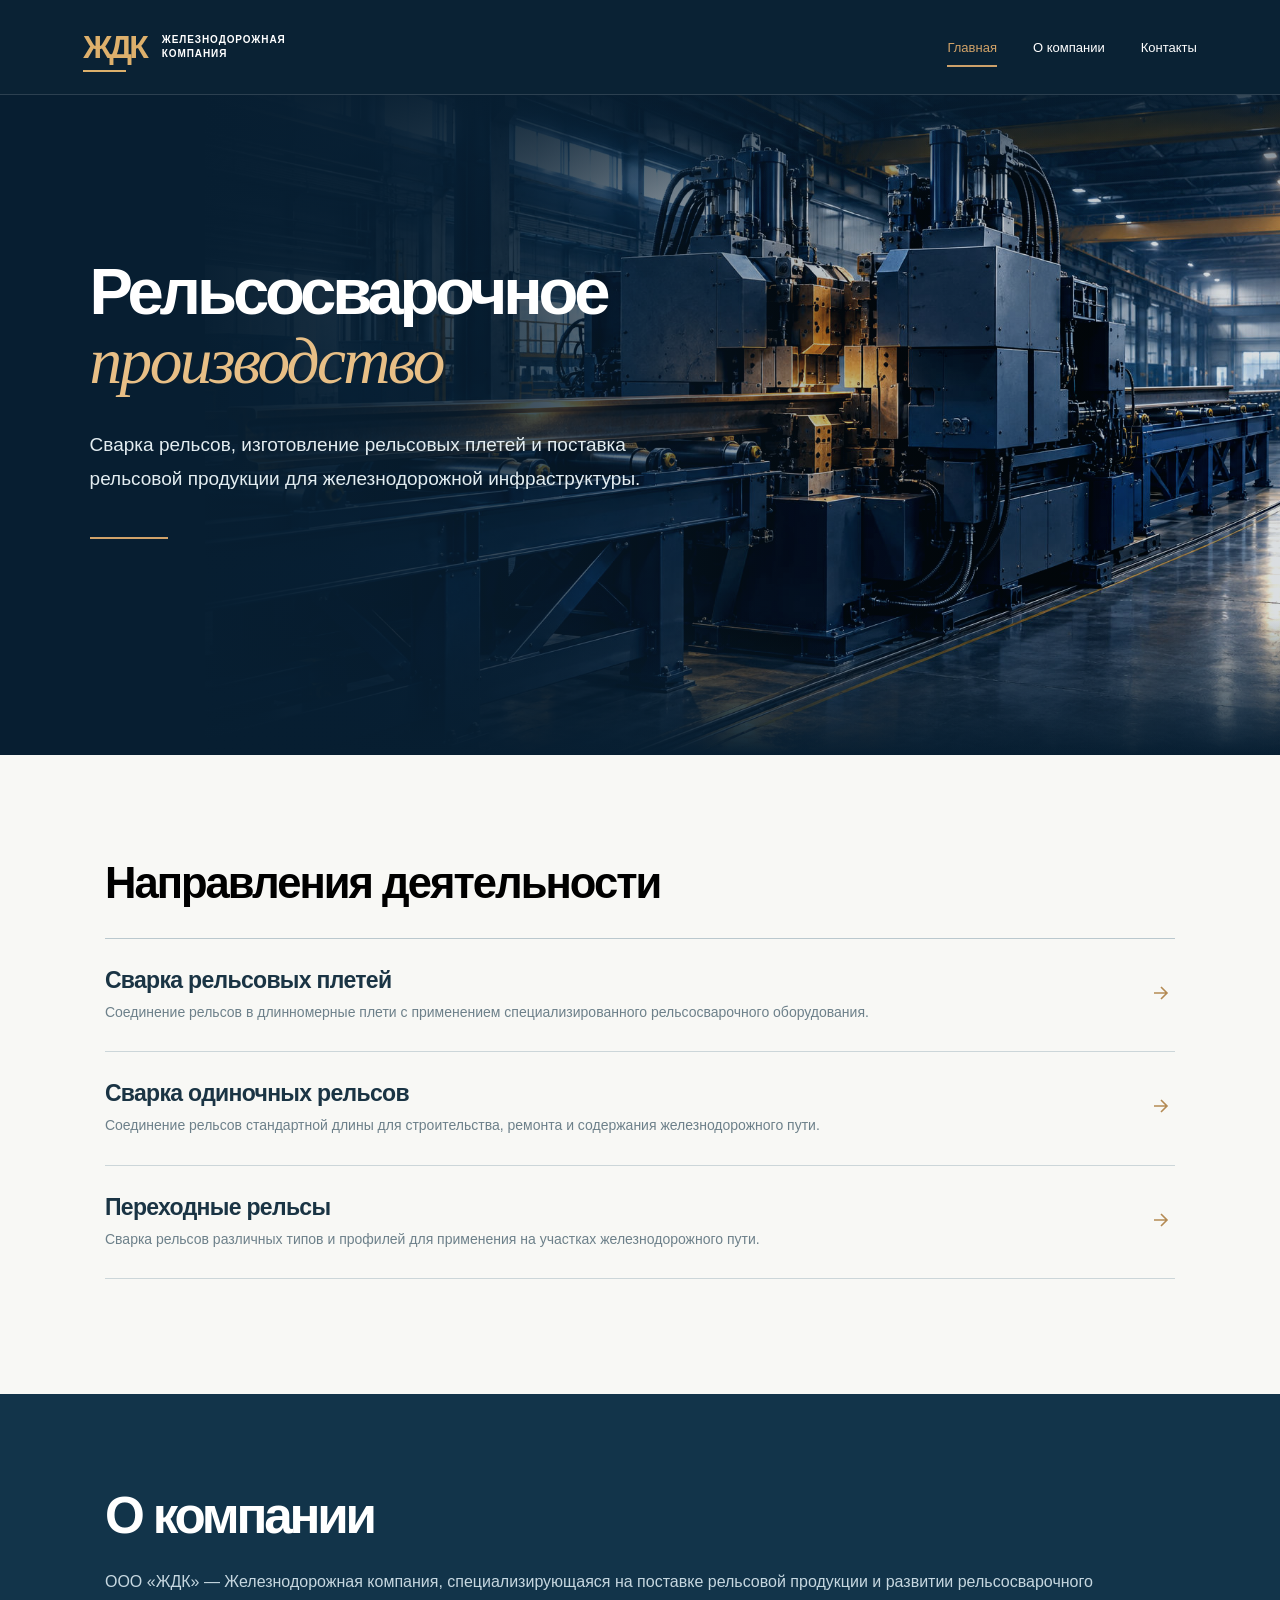
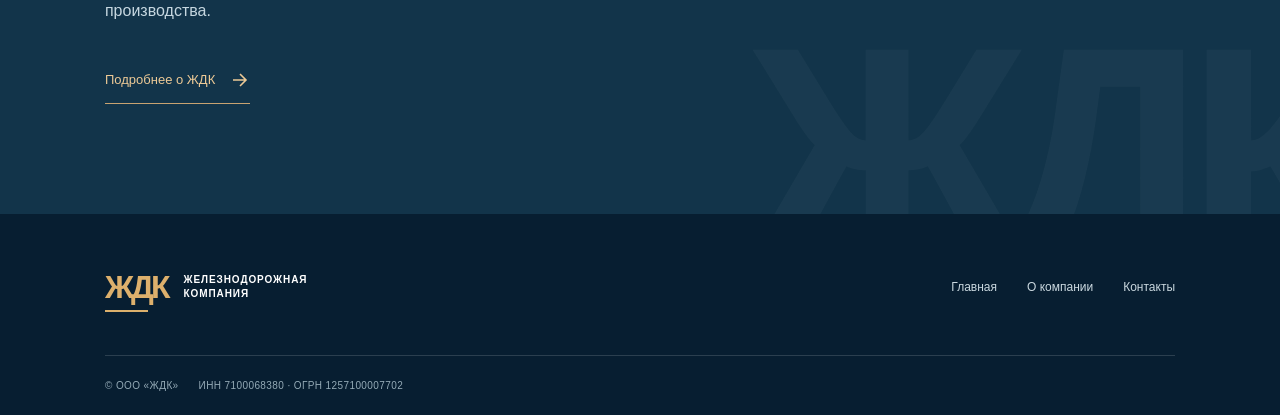
==== commit 39bae1d1: "Implement approved MagicPath revision 3.3 (#405)" ====
--- a/index.html
+++ b/index.html
@@ -1,2 +1,2 @@
 <!doctype html>
-<html lang="ru"><head><meta charset="utf-8"><meta name="viewport" content="width=device-width,initial-scale=1"><meta name="theme-color" content="#071e31"><meta name="description" content="ЖДК — железнодорожная инфраструктура, направления деятельности и контакты."><title>ЖДК — Рельсосварочное производство</title><link rel="stylesheet" href="/style.css"></head><body><div class="j3-site j3-wide"><header class="j3-header j3-header-dark"><a class="j3-logo" href="/" aria-label="ЖДК — главная"><span class="j3-mark">ЖДК<span class="j3-markbar"></span></span><span class="j3-logo-small">ЖЕЛЕЗНАЯ ДОРОГА<br/>КОМПАНИЯ</span></a><nav class="j3-nav" aria-label="Разделы сайта"><a class="selected" href="/" aria-current="page">Главная</a><a class="" href="/about.html">О компании</a><a class="" href="/contacts.html">Контакты</a></nav><span class="j3-headside">РЕЛЬСОСВАРОЧНОЕ<br/>ПРОИЗВОДСТВО</span></header><main><section class="j3-homehero"><div class="j3-homehero-photo"><img src="/assets/hero-magicpath-revision2.jpg" alt="Рельсосварочная установка в промышленном цехе"/></div><div class="j3-homehero-mask"></div><div class="j3-hero-main"><div class="j3-overline"><span></span>РОССИЙСКОЕ ПРЕДПРИЯТИЕ</div><h1>Рельсосварочное<br/><em>производство</em></h1><p>Сварка рельсов, изготовление рельсовых плетей и поставка рельсовой продукции для железнодорожной инфраструктуры.</p><div class="j3-hero-accent"></div><div class="j3-hero-context">ЖДК · ЖЕЛЕЗНАЯ ДОРОГА КОМПАНИЯ</div></div><div class="j3-hero-bottom"><span>ЖЕЛЕЗНОДОРОЖНАЯ ИНФРАСТРУКТУРА</span><span>01 / 03</span></div></section><section class="j3-section j3-directions"><div class="j3-section-index"><span>01</span><span>НАПРАВЛЕНИЯ ДЕЯТЕЛЬНОСТИ</span></div><div class="j3-dir-title"><h2>Технологии,<br/><em>соединяющие пути.</em></h2><p>От сварки отдельных рельсов до изготовления длинномерных плетей — решения для железнодорожной инфраструктуры.</p></div><div class="j3-direction-rows"><article><span class="j3-dir-number">01</span><div><h3>Сварка рельсовых плетей</h3><p>Соединение рельсов в длинномерные плети с применением специализированного рельсосварочного оборудования.</p></div><div class="j3-dir-arrow"><svg width="20" height="20" viewBox="0 0 20 20" fill="none" aria-hidden="true"><path d="M3 10h13m-6-6 6 6-6 6" stroke="currentColor" stroke-width="1.6"></path></svg></div></article><article><span class="j3-dir-number">02</span><div><h3>Сварка одиночных рельсов</h3><p>Соединение рельсов стандартной длины для строительства, ремонта и содержания железнодорожного пути.</p></div><div class="j3-dir-arrow"><svg width="20" height="20" viewBox="0 0 20 20" fill="none" aria-hidden="true"><path d="M3 10h13m-6-6 6 6-6 6" stroke="currentColor" stroke-width="1.6"></path></svg></div></article><article><span class="j3-dir-number">03</span><div><h3>Переходные рельсы</h3><p>Сварка рельсов различных типов и профилей для применения на участках железнодорожного пути.</p></div><div class="j3-dir-arrow"><svg width="20" height="20" viewBox="0 0 20 20" fill="none" aria-hidden="true"><path d="M3 10h13m-6-6 6 6-6 6" stroke="currentColor" stroke-width="1.6"></path></svg></div></article></div></section><section class="j3-home-about"><div class="j3-home-about-decoration" aria-hidden="true">ЖДК</div><div class="j3-section-index"><span>02</span><span>О ЖДК</span></div><div class="j3-home-about-grid"><h2>Инженерный<br/><em>подход к делу.</em></h2><div class="j3-home-about-content"><p>ЖДК — российская компания, работающая в сфере железнодорожной инфраструктуры.</p><p>Основные направления деятельности — поставка рельсовой продукции и развитие рельсосварочного производства.</p><p>В своей работе ЖДК уделяет внимание техническим требованиям, качеству продукции и соблюдению договорных обязательств.</p><a class="j3-textlink" href="/about.html">Подробнее о ЖДК <svg width="20" height="20" viewBox="0 0 20 20" fill="none" aria-hidden="true"><path d="M3 10h13m-6-6 6 6-6 6" stroke="currentColor" stroke-width="1.6"></path></svg></a></div></div></section></main><footer class="j3-footer"><div class="j3-footer-top"><a class="j3-logo" href="/" aria-label="ЖДК — главная"><span class="j3-mark">ЖДК<span class="j3-markbar"></span></span><span class="j3-logo-small">ЖЕЛЕЗНАЯ ДОРОГА<br/>КОМПАНИЯ</span></a><nav><a href="/" aria-current="page">Главная</a><a href="/about.html">О компании</a><a href="/contacts.html">Контакты</a></nav></div><div class="j3-footer-bottom"><span>© ООО «ЖДК»</span><span>ИНН 7100068380 · ОГРН 1257100007702</span><span>zdcompany.ru</span></div></footer></div></body></html>
+<html lang="ru"><head><meta charset="utf-8"><meta name="viewport" content="width=device-width,initial-scale=1"><meta name="theme-color" content="#071e31"><meta name="description" content="ЖДК — железнодорожная инфраструктура, направления деятельности и контакты."><title>ЖДК — Рельсосварочное производство</title><link rel="stylesheet" href="/style.css"></head><body><div class="j3-site j3-wide"><header class="j3-header j3-header-dark"><a class="j3-logo" href="/" aria-label="ЖДК — главная"><span class="j3-mark">ЖДК<span class="j3-markbar"></span></span><span class="j3-logo-small">ЖЕЛЕЗНОДОРОЖНАЯ<br/>КОМПАНИЯ</span></a><nav class="j3-nav" aria-label="Разделы сайта"><a class="selected" href="/" aria-current="page">Главная</a><a class="" href="/about.html">О компании</a><a class="" href="/contacts.html">Контакты</a></nav></header><main><section class="j3-homehero"><div class="j3-homehero-photo"><img src="/assets/hero-magicpath-revision2.jpg" alt="Рельсосварочная установка в промышленном цехе"/></div><div class="j3-homehero-mask"></div><div class="j3-hero-main"><h1>Рельсосварочное<br/><em>производство</em></h1><p>Сварка рельсов, изготовление рельсовых плетей и поставка рельсовой продукции для железнодорожной инфраструктуры.</p><div class="j3-hero-accent"></div></div></section><section class="j3-section j3-directions"><div class="j3-dir-title"><h2>Направления деятельности</h2></div><div class="j3-direction-rows"><article><div><h3>Сварка рельсовых плетей</h3><p>Соединение рельсов в длинномерные плети с применением специализированного рельсосварочного оборудования.</p></div><div class="j3-dir-arrow"><svg width="20" height="20" viewBox="0 0 20 20" fill="none" aria-hidden="true"><path d="M3 10h13m-6-6 6 6-6 6" stroke="currentColor" stroke-width="1.6"></path></svg></div></article><article><div><h3>Сварка одиночных рельсов</h3><p>Соединение рельсов стандартной длины для строительства, ремонта и содержания железнодорожного пути.</p></div><div class="j3-dir-arrow"><svg width="20" height="20" viewBox="0 0 20 20" fill="none" aria-hidden="true"><path d="M3 10h13m-6-6 6 6-6 6" stroke="currentColor" stroke-width="1.6"></path></svg></div></article><article><div><h3>Переходные рельсы</h3><p>Сварка рельсов различных типов и профилей для применения на участках железнодорожного пути.</p></div><div class="j3-dir-arrow"><svg width="20" height="20" viewBox="0 0 20 20" fill="none" aria-hidden="true"><path d="M3 10h13m-6-6 6 6-6 6" stroke="currentColor" stroke-width="1.6"></path></svg></div></article></div></section><section class="j3-home-about"><div class="j3-home-about-decoration" aria-hidden="true">ЖДК</div><div class="j3-home-about-grid"><h2>О компании</h2><div class="j3-home-about-content"><p>ООО «ЖДК» — Железнодорожная компания, специализирующаяся на поставке рельсовой продукции и развитии рельсосварочного производства.</p><a class="j3-textlink" href="/about.html">Подробнее о ЖДК <svg width="20" height="20" viewBox="0 0 20 20" fill="none" aria-hidden="true"><path d="M3 10h13m-6-6 6 6-6 6" stroke="currentColor" stroke-width="1.6"></path></svg></a></div></div></section></main><footer class="j3-footer"><div class="j3-footer-top"><a class="j3-logo" href="/" aria-label="ЖДК — главная"><span class="j3-mark">ЖДК<span class="j3-markbar"></span></span><span class="j3-logo-small">ЖЕЛЕЗНОДОРОЖНАЯ<br/>КОМПАНИЯ</span></a><nav><a href="/" aria-current="page">Главная</a><a href="/about.html">О компании</a><a href="/contacts.html">Контакты</a></nav></div><div class="j3-footer-bottom"><span>© ООО «ЖДК»</span><span>ИНН 7100068380 · ОГРН 1257100007702</span></div></footer></div></body></html>
--- a/style.css
+++ b/style.css
@@ -91,23 +91,123 @@
  -webkit-mask-image:linear-gradient(90deg,transparent 0%,rgba(0,0,0,.25) 26%,#000 92%);
  mask-image:linear-gradient(90deg,transparent 0%,rgba(0,0,0,.25) 26%,#000 92%);
 }
-.j31-about::before{background-position:68% 38%;opacity:.22}
-.j31-contacts::before{background-position:69% 46%;opacity:.28}
-.j31-information::after{content:"";position:absolute;inset:0;z-index:-1;pointer-events:none;background:linear-gradient(90deg,rgba(248,248,245,.78) 0%,rgba(248,248,245,.38) 58%,rgba(248,248,245,.32) 100%)}
-.j31-requisites .j31-group{background:rgba(248,248,245,.90);border-radius:2px;padding:17px 18px 20px;margin:-17px -18px -20px;backdrop-filter:blur(2px);-webkit-backdrop-filter:blur(2px)}
+.j31-about::before{background-position:68% 38%;opacity:.34}
+.j31-contacts::before{background-position:69% 46%;opacity:.40}
+.j31-information::after{content:"";position:absolute;inset:0;z-index:-1;pointer-events:none;background:linear-gradient(90deg,rgba(248,248,245,.64) 0%,rgba(248,248,245,.25) 58%,rgba(248,248,245,.20) 100%)}
+.j31-requisites .j31-group{background:rgba(248,248,245,.88);border-radius:2px;padding:17px 18px 20px;margin:-17px -18px -20px;backdrop-filter:blur(2px);-webkit-backdrop-filter:blur(2px)}
 .j31-management,.j31-location{position:relative}
-.j31-contacts .j31-direct-contacts>div,.j31-contacts .j31-location{background:rgba(248,248,245,.68)}
-.j3-phone .j31-information::before{background-position:66% center;opacity:.16}
-.j3-phone .j31-information::after{background:rgba(248,248,245,.67)}
+.j31-contacts .j31-direct-contacts>div,.j31-contacts .j31-location{background:rgba(248,248,245,.76)}
+.j3-phone .j31-information::before{background-position:66% center;opacity:.23}
+.j3-phone .j31-information::after{background:rgba(248,248,245,.61)}
 .j3-phone .j31-requisites .j31-group{background:rgba(248,248,245,.89)}
 @media(max-width:650px){
- .j3-site.j3-wide .j31-information::before{background-position:66% center;opacity:.16}
- .j3-site.j3-wide .j31-information::after{background:rgba(248,248,245,.67)}
+ .j3-site.j3-wide .j31-information::before{background-position:66% center;opacity:.23}
+ .j3-site.j3-wide .j31-information::after{background:rgba(248,248,245,.61)}
  .j3-site.j3-wide .j31-requisites .j31-group{background:rgba(248,248,245,.89)}
 }
 
-
-@media(max-width:650px){.j3-site.j3-wide .j3-header{height:69px;padding:0 23px}.j3-site.j3-wide .j3-logo{gap:9px}.j3-site.j3-wide .j3-mark{font-size:24px}.j3-site.j3-wide .j3-markbar{bottom:-6px;width:32px}.j3-site.j3-wide .j3-logo-small{font-size:8px}.j3-site.j3-wide .j3-headside{display:none}.j3-site.j3-wide .j3-nav{gap:10px}.j3-site.j3-wide .j3-nav button{font-size:9px;padding:8px 0}.j3-site.j3-wide .j3-homehero{min-height:650px;align-items:flex-start;padding:60px 26px 90px}.j3-site.j3-wide .j3-homehero-photo{top:29%;right:-65%;bottom:0;width:190%}.j3-site.j3-wide .j3-homehero-photo img{object-position:72% 50%}.j3-site.j3-wide .j3-homehero-mask{background:linear-gradient(180deg,#071e31 0%,#071e31e8 25%,#071e3150 54%,#071e31ba 84%,#071e31 100%)}.j3-site.j3-wide .j3-hero-main{width:100%}.j3-site.j3-wide .j3-overline{font-size:9px;letter-spacing:.13em}.j3-site.j3-wide .j3-overline span{width:20px}.j3-site.j3-wide .j3-homehero h1{font-size:42px;margin:23px 0 22px}.j3-site.j3-wide .j3-homehero .j3-hero-main>p{font-size:15px;line-height:1.62}.j3-site.j3-wide .j3-hero-accent{margin:26px 0 15px}.j3-site.j3-wide .j3-hero-context{font-size:9px}.j3-site.j3-wide .j3-hero-bottom{left:26px;right:26px;font-size:8px}.j3-site.j3-wide .j3-section{padding:69px 26px 76px}.j3-site.j3-wide .j3-section-index{font-size:9px}.j3-site.j3-wide .j3-dir-title{display:block;margin:27px 0 37px}.j3-site.j3-wide h2{font-size:37px}.j3-site.j3-wide .j3-dir-title>p{font-size:14px;line-height:1.7;margin-top:19px}.j3-site.j3-wide .j3-direction-rows article{grid-template-columns:39px 1fr 17px;gap:9px;padding:24px 0}.j3-site.j3-wide .j3-dir-number{font-size:19px}.j3-site.j3-wide .j3-direction-rows h3{font-size:17px}.j3-site.j3-wide .j3-direction-rows p{font-size:12px;line-height:1.56}.j3-site.j3-wide .j3-home-about{padding:72px 26px}.j3-site.j3-wide .j3-home-about-grid{display:block;margin-top:28px}.j3-site.j3-wide .j3-home-about-content{margin-top:29px}.j3-site.j3-wide .j3-home-about-content p{font-size:14px}.j3-site.j3-wide .j3-home-about-decoration{font-size:160px;bottom:20px}.j3-site.j3-wide .j3-footer{padding:42px 26px 26px}.j3-site.j3-wide .j3-footer-top{display:block;padding-bottom:35px}.j3-site.j3-wide .j3-footer-top nav{margin-top:37px;gap:19px}.j3-site.j3-wide .j3-footer-top nav button{font-size:11px}.j3-site.j3-wide .j3-footer-bottom{display:block;font-size:10px;line-height:2.2}.j3-site.j3-wide .j3-footer-bottom span{display:block}.j3-site.j3-wide .j3-internalhero{padding:54px 26px 65px}.j3-site.j3-wide .j3-inner-kicker{font-size:9px}.j3-site.j3-wide .j3-inner-title{min-height:275px}.j3-site.j3-wide .j3-inner-small{font-size:10px;letter-spacing:.13em}.j3-site.j3-wide .j3-inner-title h1{font-size:118px;margin:8px 0}.j3-site.j3-wide .j3-inner-title p{font-size:16px}.j3-site.j3-wide .j3-watermark{font-size:140px;bottom:0;right:-45px}.j3-site.j3-wide .j3-company-grid{display:block;margin-top:32px}.j3-site.j3-wide .j3-company-grid>p{font-size:15px;margin-top:22px}.j3-site.j3-wide .j3-company-details{padding:74px 26px 80px}.j3-site.j3-wide .j3-company-details h2{margin:25px 0 37px}.j3-site.j3-wide .j3-detail-grid{display:block}.j3-site.j3-wide .j3-detail-group+.j3-detail-group{margin-top:47px}.j3-site.j3-wide .j3-detail-group h3{font-size:18px}.j3-site.j3-wide .j3-detail-group dd{font-size:14px}.j3-site.j3-wide .j3-contacts-hero{min-height:275px}.j3-site.j3-wide .j3-contact-heroinner{padding:61px 0 0}.j3-site.j3-wide .j3-contact-heroinner h1{font-size:69px}.j3-site.j3-wide .j3-contact-overview{display:block;margin-top:36px}.j3-site.j3-wide .j3-contact-primary{margin-top:35px}.j3-site.j3-wide .j3-contact-pair a{font-size:21px}.j3-site.j3-wide .j3-contact-pair p{font-size:14px}.j3-site.j3-wide .j3-director{padding:72px 26px 83px}.j3-site.j3-wide .j3-director-grid{display:block;margin-top:30px}.j3-site.j3-wide .j3-director h2{font-size:32px}.j3-site.j3-wide .j3-director-grid>div>p{font-size:13px}.j3-site.j3-wide .j3-director-contact{margin-top:35px}.j3-site.j3-wide .j3-director-contact a{font-size:20px}.j3-site.j3-wide .j3-simplepage{padding:58px 26px 76px;min-height:500px}.j3-site.j3-wide .j3-simple-heading{padding-bottom:28px;margin-bottom:35px}.j3-site.j3-wide .j3-simple-heading h1{font-size:41px}.j3-site.j3-wide .j3-simplepage .j3-detail-grid{display:block}.j3-site.j3-wide .j3-director-block h2{font-size:28px}.j3-site.j3-wide .j3-director-contacts{display:block}.j3-site.j3-wide .j3-director-contacts .j3-contact-pair a{font-size:18px}.j3-site.j3-wide .j3-address-block{margin-top:37px}.j3-site.j3-wide .j3-address-block p{font-size:14px}.j3-site.j3-wide .j31-information{padding:42px 25px 63px;min-height:400px}.j3-site.j3-wide .j31-page-title{padding-bottom:24px;margin-bottom:30px}.j3-site.j3-wide .j31-page-title h1{font-size:33px}.j3-site.j3-wide .j31-requisites{display:block}.j3-site.j3-wide .j31-group+.j31-group{margin-top:38px}.j3-site.j3-wide .j31-group h2{font-size:19px}.j3-site.j3-wide .j31-group dl>div{grid-template-columns:1fr;gap:5px;padding:13px 0}.j3-site.j3-wide .j31-group dt{font-size:12px}.j3-site.j3-wide .j31-group dd{font-size:14px}.j3-site.j3-wide .j31-management h2{font-size:26px!important;line-height:1.3!important;margin-bottom:25px!important}.j3-site.j3-wide .j31-direct-contacts{display:block}.j3-site.j3-wide .j31-direct-contacts>div{padding:17px 0}.j3-site.j3-wide .j31-direct-contacts a{font-size:18px}.j3-site.j3-wide .j31-location{margin-top:33px;padding-top:24px}.j3-site.j3-wide .j31-location p{font-size:14px}.j3-site.j3-wide .j31-information::before{background-position:66% center;opacity:.16}.j3-site.j3-wide .j31-information::after{background:rgba(248,248,245,.67)}.j3-site.j3-wide .j31-requisites .j31-group{background:rgba(248,248,245,.89)}}
+/* Редакция 3.2: выравнивание данных в контактных окнах */
+.j31-contacts .j31-direct-contacts>div{
+ align-items:center;
+ justify-content:center;
+ text-align:center;
+ padding:27px 24px 30px;
+ gap:12px;
+ box-sizing:border-box;
+}
+.j31-contacts .j31-direct-contacts a{display:block;max-width:100%;overflow-wrap:anywhere}
+.j3-phone .j31-contacts .j31-direct-contacts>div{padding:24px 18px 27px}
+@media(max-width:650px){
+ .j3-site.j3-wide .j31-contacts .j31-direct-contacts>div{padding:24px 18px 27px}
+}
+
+/* ЖДК 3.3: единая композиция и упрощение главной страницы. */
+.j3-header{justify-content:space-between}
+.j3-hero-main{max-width:790px}
+.j3-dir-title{display:block;margin:0 0 36px}
+.j3-dir-title h2{font-size:clamp(32px,3.4vw,47px);letter-spacing:-.045em}
+.j3-direction-rows article{grid-template-columns:minmax(0,1fr) 35px;padding:28px 0}
+.j3-home-about-grid{grid-template-columns:.7fr 1.3fr;gap:60px;margin-top:0}
+.j3-home-about-grid h2{font-size:clamp(34px,4vw,52px)}
+.j3-homehero h1{margin-top:0}
+.j31-contacts .j31-direct-contacts{grid-template-columns:minmax(0,1fr);max-width:560px}
+.j31-contacts .j31-direct-contacts>div{background:rgba(248,248,245,.78)}
+.j31-contacts .j31-direct-contacts a{font-size:clamp(20px,2vw,27px)}
+.j3-footer-bottom{justify-content:flex-start}
+.j3-phone .j3-direction-rows article,
+.j3-site.j3-wide .j3-direction-rows article{grid-template-columns:minmax(0,1fr) 24px}
+.j3-phone .j3-dir-title,.j3-site.j3-wide .j3-dir-title{margin-bottom:30px}
+.j3-phone .j3-home-about-grid,.j3-site.j3-wide .j3-home-about-grid{display:block}
+.j3-phone .j3-home-about-content,.j3-site.j3-wide .j3-home-about-content{margin-top:24px}
+/* Ключевая правка мобильного фона: убираем сильную белую вуаль,
+   используем фотографию с выраженной фактурой справа и светлую карточку для реквизитов. */
+.j3-phone .j31-information::before{
+  background-position:66% 38%;opacity:.72;
+  -webkit-mask-image:linear-gradient(90deg,rgba(0,0,0,.45) 0%,#000 90%);
+  mask-image:linear-gradient(90deg,rgba(0,0,0,.45) 0%,#000 90%);
+}
+.j3-phone .j31-information::after{background:linear-gradient(180deg,rgba(248,248,245,.33),rgba(248,248,245,.14) 62%,rgba(248,248,245,.37))}
+.j3-phone .j31-about::before{background-position:67% center;opacity:.80}
+.j3-phone .j31-contacts::before{background-position:71% center;opacity:.80}
+.j3-phone .j31-requisites .j31-group{background:rgba(248,248,245,.90);padding:20px;border-radius:4px}
+.j3-phone .j31-contacts .j31-direct-contacts>div{background:rgba(248,248,245,.88)}
+@media(max-width:650px){
+ .j3-site.j3-wide .j31-information::before{
+   background-position:66% 38%;opacity:.72;
+   -webkit-mask-image:linear-gradient(90deg,rgba(0,0,0,.45) 0%,#000 90%);
+   mask-image:linear-gradient(90deg,rgba(0,0,0,.45) 0%,#000 90%);
+ }
+ .j3-site.j3-wide .j31-information::after{background:linear-gradient(180deg,rgba(248,248,245,.33),rgba(248,248,245,.14) 62%,rgba(248,248,245,.37))}
+ .j3-site.j3-wide .j31-about::before{background-position:67% center;opacity:.80}
+ .j3-site.j3-wide .j31-contacts::before{background-position:71% center;opacity:.80}
+ .j3-site.j3-wide .j31-requisites .j31-group{background:rgba(248,248,245,.90);padding:20px;border-radius:4px}
+ .j3-site.j3-wide .j31-contacts .j31-direct-contacts>div{background:rgba(248,248,245,.88)}
+}
+
+/* Редакция 3.3: уточнение прозрачности и акцента по решению Owner. */
+.j31-about .j31-requisites .j31-group{
+ background:rgba(248,248,245,.72);
+ backdrop-filter:blur(1px);
+ -webkit-backdrop-filter:blur(1px);
+}
+.j31-contacts .j31-role{
+ color:#0b2436;
+ font-size:17px;
+ font-weight:800;
+ letter-spacing:.015em;
+}
+.j3-phone .j31-about .j31-requisites .j31-group{
+ background:rgba(248,248,245,.77);
+}
+.j3-phone .j31-contacts .j31-role{
+ color:#0b2436;
+ font-size:17px;
+ font-weight:800;
+}
+@media(max-width:650px){
+ .j3-site.j3-wide .j31-about .j31-requisites .j31-group{
+   background:rgba(248,248,245,.77);
+ }
+ .j3-site.j3-wide .j31-contacts .j31-role{
+   color:#0b2436;
+   font-size:17px;
+   font-weight:800;
+ }
+}
+
+
+@media(max-width:650px){.j3-site.j3-wide .j3-header{height:69px;padding:0 23px}.j3-site.j3-wide .j3-logo{gap:9px}.j3-site.j3-wide .j3-mark{font-size:24px}.j3-site.j3-wide .j3-markbar{bottom:-6px;width:32px}.j3-site.j3-wide .j3-logo-small{font-size:8px}.j3-site.j3-wide .j3-headside{display:none}.j3-site.j3-wide .j3-nav{gap:10px}.j3-site.j3-wide .j3-nav button{font-size:9px;padding:8px 0}.j3-site.j3-wide .j3-homehero{min-height:650px;align-items:flex-start;padding:60px 26px 90px}.j3-site.j3-wide .j3-homehero-photo{top:29%;right:-65%;bottom:0;width:190%}.j3-site.j3-wide .j3-homehero-photo img{object-position:72% 50%}.j3-site.j3-wide .j3-homehero-mask{background:linear-gradient(180deg,#071e31 0%,#071e31e8 25%,#071e3150 54%,#071e31ba 84%,#071e31 100%)}.j3-site.j3-wide .j3-hero-main{width:100%}.j3-site.j3-wide .j3-overline{font-size:9px;letter-spacing:.13em}.j3-site.j3-wide .j3-overline span{width:20px}.j3-site.j3-wide .j3-homehero h1{font-size:42px;margin:23px 0 22px}.j3-site.j3-wide .j3-homehero .j3-hero-main>p{font-size:15px;line-height:1.62}.j3-site.j3-wide .j3-hero-accent{margin:26px 0 15px}.j3-site.j3-wide .j3-hero-context{font-size:9px}.j3-site.j3-wide .j3-hero-bottom{left:26px;right:26px;font-size:8px}.j3-site.j3-wide .j3-section{padding:69px 26px 76px}.j3-site.j3-wide .j3-section-index{font-size:9px}.j3-site.j3-wide .j3-dir-title{display:block;margin:27px 0 37px}.j3-site.j3-wide h2{font-size:37px}.j3-site.j3-wide .j3-dir-title>p{font-size:14px;line-height:1.7;margin-top:19px}.j3-site.j3-wide .j3-direction-rows article{grid-template-columns:39px 1fr 17px;gap:9px;padding:24px 0}.j3-site.j3-wide .j3-dir-number{font-size:19px}.j3-site.j3-wide .j3-direction-rows h3{font-size:17px}.j3-site.j3-wide .j3-direction-rows p{font-size:12px;line-height:1.56}.j3-site.j3-wide .j3-home-about{padding:72px 26px}.j3-site.j3-wide .j3-home-about-grid{display:block;margin-top:28px}.j3-site.j3-wide .j3-home-about-content{margin-top:29px}.j3-site.j3-wide .j3-home-about-content p{font-size:14px}.j3-site.j3-wide .j3-home-about-decoration{font-size:160px;bottom:20px}.j3-site.j3-wide .j3-footer{padding:42px 26px 26px}.j3-site.j3-wide .j3-footer-top{display:block;padding-bottom:35px}.j3-site.j3-wide .j3-footer-top nav{margin-top:37px;gap:19px}.j3-site.j3-wide .j3-footer-top nav button{font-size:11px}.j3-site.j3-wide .j3-footer-bottom{display:block;font-size:10px;line-height:2.2}.j3-site.j3-wide .j3-footer-bottom span{display:block}.j3-site.j3-wide .j3-internalhero{padding:54px 26px 65px}.j3-site.j3-wide .j3-inner-kicker{font-size:9px}.j3-site.j3-wide .j3-inner-title{min-height:275px}.j3-site.j3-wide .j3-inner-small{font-size:10px;letter-spacing:.13em}.j3-site.j3-wide .j3-inner-title h1{font-size:118px;margin:8px 0}.j3-site.j3-wide .j3-inner-title p{font-size:16px}.j3-site.j3-wide .j3-watermark{font-size:140px;bottom:0;right:-45px}.j3-site.j3-wide .j3-company-grid{display:block;margin-top:32px}.j3-site.j3-wide .j3-company-grid>p{font-size:15px;margin-top:22px}.j3-site.j3-wide .j3-company-details{padding:74px 26px 80px}.j3-site.j3-wide .j3-company-details h2{margin:25px 0 37px}.j3-site.j3-wide .j3-detail-grid{display:block}.j3-site.j3-wide .j3-detail-group+.j3-detail-group{margin-top:47px}.j3-site.j3-wide .j3-detail-group h3{font-size:18px}.j3-site.j3-wide .j3-detail-group dd{font-size:14px}.j3-site.j3-wide .j3-contacts-hero{min-height:275px}.j3-site.j3-wide .j3-contact-heroinner{padding:61px 0 0}.j3-site.j3-wide .j3-contact-heroinner h1{font-size:69px}.j3-site.j3-wide .j3-contact-overview{display:block;margin-top:36px}.j3-site.j3-wide .j3-contact-primary{margin-top:35px}.j3-site.j3-wide .j3-contact-pair a{font-size:21px}.j3-site.j3-wide .j3-contact-pair p{font-size:14px}.j3-site.j3-wide .j3-director{padding:72px 26px 83px}.j3-site.j3-wide .j3-director-grid{display:block;margin-top:30px}.j3-site.j3-wide .j3-director h2{font-size:32px}.j3-site.j3-wide .j3-director-grid>div>p{font-size:13px}.j3-site.j3-wide .j3-director-contact{margin-top:35px}.j3-site.j3-wide .j3-director-contact a{font-size:20px}.j3-site.j3-wide .j3-simplepage{padding:58px 26px 76px;min-height:500px}.j3-site.j3-wide .j3-simple-heading{padding-bottom:28px;margin-bottom:35px}.j3-site.j3-wide .j3-simple-heading h1{font-size:41px}.j3-site.j3-wide .j3-simplepage .j3-detail-grid{display:block}.j3-site.j3-wide .j3-director-block h2{font-size:28px}.j3-site.j3-wide .j3-director-contacts{display:block}.j3-site.j3-wide .j3-director-contacts .j3-contact-pair a{font-size:18px}.j3-site.j3-wide .j3-address-block{margin-top:37px}.j3-site.j3-wide .j3-address-block p{font-size:14px}.j3-site.j3-wide .j31-information{padding:42px 25px 63px;min-height:400px}.j3-site.j3-wide .j31-page-title{padding-bottom:24px;margin-bottom:30px}.j3-site.j3-wide .j31-page-title h1{font-size:33px}.j3-site.j3-wide .j31-requisites{display:block}.j3-site.j3-wide .j31-group+.j31-group{margin-top:38px}.j3-site.j3-wide .j31-group h2{font-size:19px}.j3-site.j3-wide .j31-group dl>div{grid-template-columns:1fr;gap:5px;padding:13px 0}.j3-site.j3-wide .j31-group dt{font-size:12px}.j3-site.j3-wide .j31-group dd{font-size:14px}.j3-site.j3-wide .j31-management h2{font-size:26px!important;line-height:1.3!important;margin-bottom:25px!important}.j3-site.j3-wide .j31-direct-contacts{display:block}.j3-site.j3-wide .j31-direct-contacts>div{padding:17px 0}.j3-site.j3-wide .j31-direct-contacts a{font-size:18px}.j3-site.j3-wide .j31-location{margin-top:33px;padding-top:24px}.j3-site.j3-wide .j31-location p{font-size:14px}.j3-site.j3-wide .j31-information::before{background-position:66% center;opacity:.23}.j3-site.j3-wide .j31-information::after{background:rgba(248,248,245,.61)}.j3-site.j3-wide .j31-requisites .j31-group{background:rgba(248,248,245,.89)}.j3-site.j3-wide .j31-contacts .j31-direct-contacts>div{padding:24px 18px 27px}.j3-site.j3-wide .j3-direction-rows article,
+.j3-site.j3-wide .j3-direction-rows article{grid-template-columns:minmax(0,1fr) 24px}.j3-site.j3-wide .j3-dir-title,.j3-site.j3-wide .j3-dir-title{margin-bottom:30px}.j3-site.j3-wide .j3-home-about-grid,.j3-site.j3-wide .j3-home-about-grid{display:block}.j3-site.j3-wide .j3-home-about-content,.j3-site.j3-wide .j3-home-about-content{margin-top:24px}.j3-site.j3-wide .j31-information::before{
+  background-position:66% 38%;opacity:.72;
+  -webkit-mask-image:linear-gradient(90deg,rgba(0,0,0,.45) 0%,#000 90%);
+  mask-image:linear-gradient(90deg,rgba(0,0,0,.45) 0%,#000 90%);
+}.j3-site.j3-wide .j31-information::after{background:linear-gradient(180deg,rgba(248,248,245,.33),rgba(248,248,245,.14) 62%,rgba(248,248,245,.37))}.j3-site.j3-wide .j31-about::before{background-position:67% center;opacity:.80}.j3-site.j3-wide .j31-contacts::before{background-position:71% center;opacity:.80}.j3-site.j3-wide .j31-requisites .j31-group{background:rgba(248,248,245,.90);padding:20px;border-radius:4px}.j3-site.j3-wide .j31-contacts .j31-direct-contacts>div{background:rgba(248,248,245,.88)}.j3-site.j3-wide .j31-about .j31-requisites .j31-group{
+ background:rgba(248,248,245,.77);
+}.j3-site.j3-wide .j31-contacts .j31-role{
+ color:#0b2436;
+ font-size:17px;
+ font-weight:800;
+}}
 
 html{scroll-behavior:smooth}body{margin:0;background:#fff}*{box-sizing:border-box}.j3-site{box-shadow:none;font-family:Inter,Arial,sans-serif}.j3-site a{text-decoration:none;color:inherit}.j3-site a:focus-visible{outline:3px solid #bc955f;outline-offset:3px}.j3-textlink{color:#ecc996!important}.j31-direct-contacts a,.j31-location a{color:#173b50!important}@media(prefers-reduced-motion:reduce){html{scroll-behavior:auto}}
 @media(max-width:650px){.j3-site.j3-wide .j3-header{height:auto;min-height:83px;flex-wrap:wrap;gap:7px;padding:12px 20px 8px}.j3-site.j3-wide .j3-nav{order:3;width:100%;justify-content:space-between;gap:8px}.j3-site.j3-wide .j3-nav a{font-size:12px;padding:7px 0}.j3-site.j3-wide .j3-logo{gap:8px}.j3-site.j3-wide .j3-headside{display:none}}
